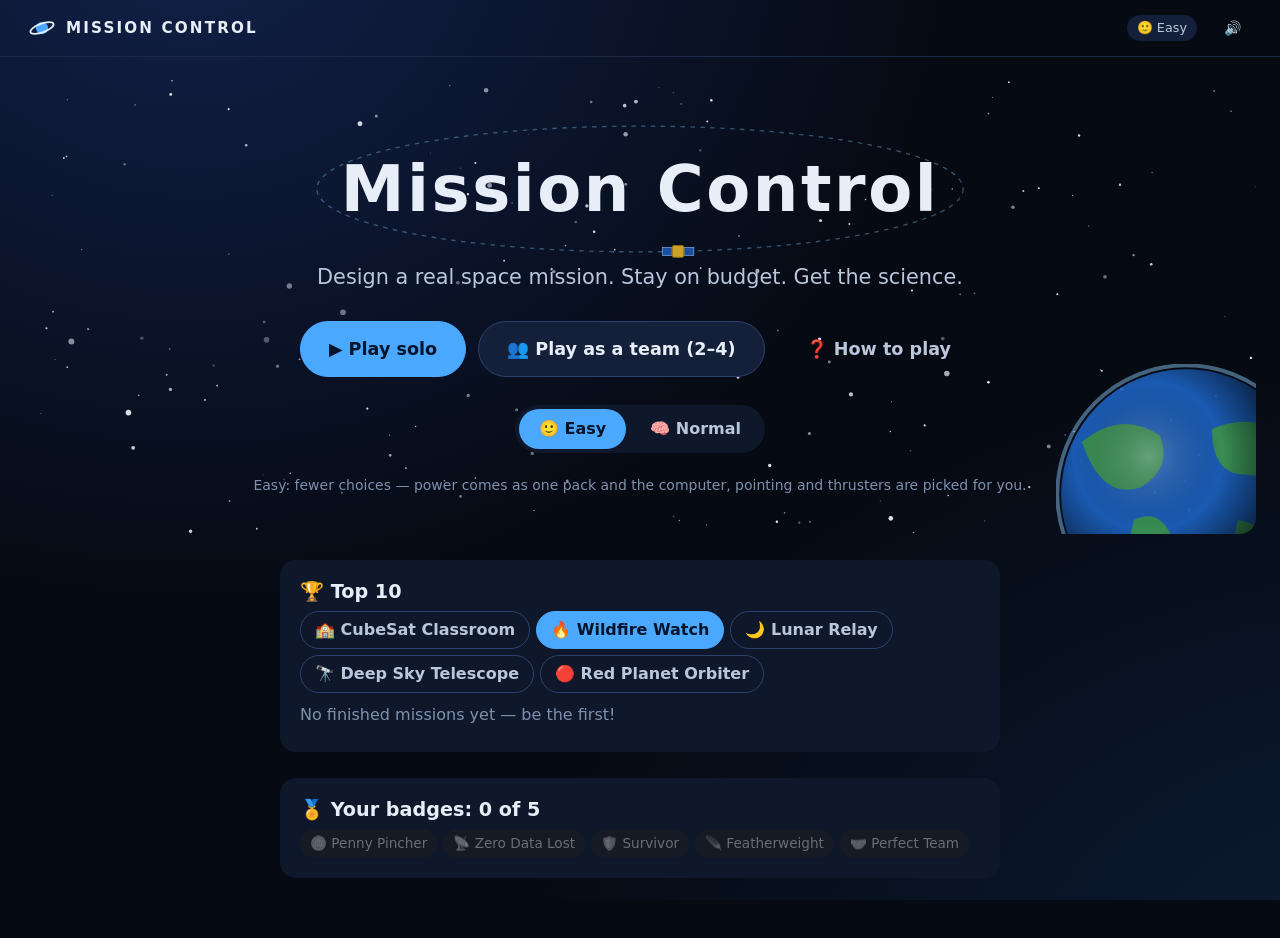
==== index.html @ 1d35eaa7 "Initial commit: Mission Control — space mission design game Co-Authored-By: Claude Opus 5.5 (1M cont" ====
<!doctype html>
<html lang="en">
<head>
  <meta charset="utf-8">
  <meta name="viewport" content="width=device-width, initial-scale=1">
  <title>Mission Control</title>
  <meta name="description" content="Design a real space mission. Stay on budget. Get the science.">
  <link rel="icon" href="data:image/svg+xml,%3Csvg xmlns='http://www.w3.org/2000/svg' viewBox='0 0 32 32'%3E%3Ccircle cx='16' cy='16' r='7' fill='%233fa9f5'/%3E%3Cellipse cx='16' cy='16' rx='14' ry='5' fill='none' stroke='%23e6edf7' stroke-width='2'/%3E%3C/svg%3E">
  <link rel="stylesheet" href="css/main.css">
  <link rel="stylesheet" href="css/components.css">
  <link rel="stylesheet" href="css/animations.css">
  <link rel="stylesheet" href="css/print.css">
  <!-- modulepreload:start (all JS modules — parallel fetch; keep in sync when adding modules) -->
  <link rel="modulepreload" href="js/data/bundles.js">
  <link rel="modulepreload" href="js/data/components.js">
  <link rel="modulepreload" href="js/data/events.js">
  <link rel="modulepreload" href="js/data/glossary.js">
  <link rel="modulepreload" href="js/data/groundStations.js">
  <link rel="modulepreload" href="js/data/instruments.js">
  <link rel="modulepreload" href="js/data/launchers.js">
  <link rel="modulepreload" href="js/data/orbits.js">
  <link rel="modulepreload" href="js/data/realMissions.js">
  <link rel="modulepreload" href="js/data/roles.js">
  <link rel="modulepreload" href="js/data/scenarios.js">
  <link rel="modulepreload" href="js/engine/achievements.js">
  <link rel="modulepreload" href="js/engine/advisor.js">
  <link rel="modulepreload" href="js/engine/attempt.js">
  <link rel="modulepreload" href="js/engine/costs.js">
  <link rel="modulepreload" href="js/engine/explain.js">
  <link rel="modulepreload" href="js/engine/goals.js">
  <link rel="modulepreload" href="js/engine/matching.js">
  <link rel="modulepreload" href="js/engine/objectives.js">
  <link rel="modulepreload" href="js/engine/outcome.js">
  <link rel="modulepreload" href="js/engine/resources.js">
  <link rel="modulepreload" href="js/engine/roleGoals.js">
  <link rel="modulepreload" href="js/engine/scoring.js">
  <link rel="modulepreload" href="js/engine/simulation.js">
  <link rel="modulepreload" href="js/engine/validation.js">
  <link rel="modulepreload" href="js/main.js">
  <link rel="modulepreload" href="js/state/actions.js">
  <link rel="modulepreload" href="js/state/initialState.js">
  <link rel="modulepreload" href="js/state/reducer.js">
  <link rel="modulepreload" href="js/state/store.js">
  <link rel="modulepreload" href="js/ui/animations/balanceScale.js">
  <link rel="modulepreload" href="js/ui/animations/cardFlip.js">
  <link rel="modulepreload" href="js/ui/animations/core.js">
  <link rel="modulepreload" href="js/ui/animations/countdown.js">
  <link rel="modulepreload" href="js/ui/animations/debris.js">
  <link rel="modulepreload" href="js/ui/animations/discovery.js">
  <link rel="modulepreload" href="js/ui/animations/endOfLife.js">
  <link rel="modulepreload" href="js/ui/animations/goConsole.js">
  <link rel="modulepreload" href="js/ui/animations/groundTrack.js">
  <link rel="modulepreload" href="js/ui/animations/hardwareFailure.js">
  <link rel="modulepreload" href="js/ui/animations/index.js">
  <link rel="modulepreload" href="js/ui/animations/instrumentView.js">
  <link rel="modulepreload" href="js/ui/animations/launchFailure.js">
  <link rel="modulepreload" href="js/ui/animations/launchSuccess.js">
  <link rel="modulepreload" href="js/ui/animations/missionLost.js">
  <link rel="modulepreload" href="js/ui/animations/missionPartial.js">
  <link rel="modulepreload" href="js/ui/animations/missionSuccess.js">
  <link rel="modulepreload" href="js/ui/animations/montage.js">
  <link rel="modulepreload" href="js/ui/animations/orbitView.js">
  <link rel="modulepreload" href="js/ui/animations/patch.js">
  <link rel="modulepreload" href="js/ui/animations/solarFlare.js">
  <link rel="modulepreload" href="js/ui/animations/tooHeavy.js">
  <link rel="modulepreload" href="js/ui/card.js">
  <link rel="modulepreload" href="js/ui/dom.js">
  <link rel="modulepreload" href="js/ui/gallery.js">
  <link rel="modulepreload" href="js/ui/goalStrip.js">
  <link rel="modulepreload" href="js/ui/router.js">
  <link rel="modulepreload" href="js/ui/satellite.js">
  <link rel="modulepreload" href="js/ui/screens/brains.js">
  <link rel="modulepreload" href="js/ui/screens/common.js">
  <link rel="modulepreload" href="js/ui/screens/comms.js">
  <link rel="modulepreload" href="js/ui/screens/finalCheck.js">
  <link rel="modulepreload" href="js/ui/screens/operations.js">
  <link rel="modulepreload" href="js/ui/screens/orbit.js">
  <link rel="modulepreload" href="js/ui/screens/pickMission.js">
  <link rel="modulepreload" href="js/ui/screens/power.js">
  <link rel="modulepreload" href="js/ui/screens/results.js">
  <link rel="modulepreload" href="js/ui/screens/rocket.js">
  <link rel="modulepreload" href="js/ui/screens/science.js">
  <link rel="modulepreload" href="js/ui/screens/size.js">
  <link rel="modulepreload" href="js/ui/screens/start.js">
  <link rel="modulepreload" href="js/ui/sidebar.js">
  <link rel="modulepreload" href="js/ui/sound.js">
  <link rel="modulepreload" href="js/ui/steps.js">
  <link rel="modulepreload" href="js/ui/storage.js">
  <link rel="modulepreload" href="js/ui/tooltip.js">
  <link rel="modulepreload" href="js/ui/view.js">
  <link rel="modulepreload" href="js/utils/format.js">
  <link rel="modulepreload" href="js/utils/random.js">
  <link rel="modulepreload" href="js/utils/share.js">
  <!-- modulepreload:end -->
</head>
<body data-screen="start">
  <header class="topbar">
    <button class="brand" type="button" id="brand" aria-label="Back to the start screen">
      <svg viewBox="0 0 32 32" width="28" height="28" aria-hidden="true">
        <circle cx="16" cy="16" r="7" fill="var(--accent)"/>
        <ellipse cx="16" cy="16" rx="14" ry="5" fill="none" stroke="var(--text)" stroke-width="2" transform="rotate(-20 16 16)"/>
      </svg>
      <span class="brand-name">Mission Control</span>
    </button>
    <div id="header-actions" class="header-actions"></div>
  </header>

  <section id="goal-strip" class="goal-strip" aria-label="Mission goal"></section>
  <nav id="step-list" class="step-list" aria-label="Steps"></nav>

  <div class="layout">
    <main id="screen" class="main"></main>
    <aside id="sidebar" class="sidebar" aria-label="Your satellite and gauges"></aside>
  </div>

  <noscript>This game needs JavaScript. Serve the folder with <code>python3 -m http.server</code>.</noscript>
  <script type="module" src="js/main.js"></script>
</body>
</html>
---- css/main.css ----
/* Variables, base typography, page layout and theme.
   Colour has meaning only: green OK, amber tight, red over; one accent (blue) for selection. */

:root {
  color-scheme: dark;
  --bg: #060a13;
  --bg-2: #0b1220;
  --panel: #0f182a;
  --panel-2: #142039;
  --line: #1c2a45;
  --line-strong: #2b4170;
  --text: #e8eef8;
  --text-2: #b9c6dc;
  --muted: #7f90ad;
  --accent: #4aa8ff;
  --accent-2: #8fd0ff;
  --accent-bg: #10264a;
  --ok: #3ddc84;
  --caution: #f5b83f;
  --danger: #ff5c5c;
  --focus: #ffd166;

  --radius: 16px;
  --radius-sm: 10px;
  --gap: 20px;
  --sidebar: 340px;
  --font: system-ui, -apple-system, "Segoe UI", Roboto, "Helvetica Neue", Arial, sans-serif;
  --mono: ui-monospace, SFMono-Regular, Menlo, Consolas, monospace; /* debug pages only */
}

* { box-sizing: border-box; }
html { font-size: 16px; }
@media (min-width: 1700px) { html { font-size: 17px; } } /* projector-friendly */

body {
  margin: 0;
  background:
    radial-gradient(ellipse at 15% -10%, #11214a 0%, transparent 50%),
    radial-gradient(ellipse at 110% 110%, #0c1d36 0%, transparent 45%),
    var(--bg);
  background-attachment: fixed;
  color: var(--text);
  font-family: var(--font);
  font-size: 1rem;
  line-height: 1.5;
  min-height: 100vh;
}

h1, h2, h3 { margin: 0 0 .5rem; line-height: 1.2; }
h1 { font-size: clamp(1.6rem, 2.4vw, 2rem); font-weight: 750; }   /* question: 28–32px */
h2 { font-size: 1.2rem; font-weight: 700; }
p { margin: .35rem 0; }
a { color: var(--accent-2); }

.muted { color: var(--muted); }
.small { font-size: .875rem; }
.ok-text { color: var(--ok); }
.error-text { color: var(--danger); }

:focus-visible { outline: 3px solid var(--focus); outline-offset: 2px; border-radius: 6px; }

/* ── Top bar ─────────────────────────────────────────────── */
.topbar {
  display: flex; align-items: center; justify-content: space-between; gap: var(--gap);
  padding: 10px 24px;
  border-bottom: 1px solid var(--line);
}
.brand { display: flex; align-items: center; gap: 10px; background: none; border: 0; color: var(--text); cursor: pointer; font: inherit; padding: 4px; }
.brand-name { font-weight: 800; letter-spacing: .14em; text-transform: uppercase; font-size: .95rem; }
.header-actions { display: flex; align-items: center; gap: 12px; }

/* ── Goal strip + step list ──────────────────────────────── */
.goal-strip, .step-list { max-width: 1440px; margin: 0 auto; padding: 0 24px; }
.goal-strip { padding-top: 16px; }
body.no-chrome .goal-strip, body.no-chrome .step-list { display: none; }

/* ── Layout ──────────────────────────────────────────────── */
.layout {
  display: grid;
  grid-template-columns: minmax(0, 1fr) var(--sidebar);
  gap: calc(var(--gap) * 1.5);
  padding: var(--gap) 24px 60px;
  max-width: 1440px;
  margin: 0 auto;
}
.main { min-width: 0; }
.sidebar { position: sticky; top: 16px; align-self: start; display: flex; flex-direction: column; gap: 14px; }
body.no-sidebar .layout { grid-template-columns: minmax(0, 1fr); }
body.no-sidebar .sidebar { display: none; }

@media (max-width: 1000px) {
  .layout { grid-template-columns: minmax(0, 1fr); padding: 12px 16px 60px; }
  .sidebar { position: static; order: -1; }
  .goal-strip, .step-list { padding: 0 16px; }
  .topbar { padding: 10px 16px; }
}

.screen { display: flex; flex-direction: column; gap: 18px; }
---- css/components.css ----
/* Components: buttons, choice cards, meters, goal strip, steps, sidebar gauges, advisor,
   satellite SVG, popovers, modals, final check, operations/results. */

/* ── Buttons & inputs ────────────────────────────────────── */
.btn {
  font: inherit; font-weight: 600; color: var(--text);
  background: var(--panel-2); border: 1px solid var(--line-strong); border-radius: 999px;
  padding: 9px 18px; cursor: pointer; transition: background .15s, border-color .15s, transform .1s;
}
.btn:hover:not(:disabled) { background: #1b2b4c; border-color: var(--accent); }
.btn:active:not(:disabled) { transform: translateY(1px); }
.btn:disabled { opacity: .4; cursor: not-allowed; }
.btn-primary { background: var(--accent); border-color: var(--accent); color: #04142a; }
.btn-primary:hover:not(:disabled) { background: var(--accent-2); }
.btn-ghost { background: transparent; border-color: transparent; color: var(--text-2); }
.btn-ghost:hover:not(:disabled) { background: var(--panel-2); }
.btn-big { font-size: 1.1rem; padding: 14px 28px; }
.btn-small { font-size: .875rem; padding: 6px 14px; }
.btn-active { border-color: var(--accent); background: var(--accent-bg); }
.btn-go { background: var(--ok); color: #03140a; border-color: var(--ok); }
.btn-nogo { background: var(--danger); color: #1a0303; border-color: var(--danger); }
.btn-launch {
  font: inherit; font-size: 1.6rem; font-weight: 800; letter-spacing: .06em;
  padding: 18px 56px; border-radius: 999px; border: 0; cursor: pointer;
  color: #1b0d00; background: linear-gradient(180deg, #ffd166, #ff9f43);
  box-shadow: 0 8px 30px rgba(255, 159, 67, .35);
}
.btn-launch:disabled { filter: grayscale(1); opacity: .45; cursor: not-allowed; box-shadow: none; }
.button-row { display: flex; gap: 10px; flex-wrap: wrap; align-items: center; }
.pill { font-size: .8rem; padding: 3px 10px; border-radius: 999px; background: var(--panel-2); color: var(--text-2); }

.input {
  font: inherit; color: var(--text); background: var(--bg-2);
  border: 1px solid var(--line-strong); border-radius: var(--radius-sm); padding: 9px 12px;
}

.segmented { display: inline-flex; background: var(--panel); border-radius: 999px; padding: 4px; gap: 4px; }
.seg { position: relative; cursor: pointer; }
.seg input { position: absolute; opacity: 0; inset: 0; cursor: pointer; }
.seg span { display: block; padding: 8px 20px; border-radius: 999px; color: var(--text-2); font-weight: 600; }
.seg.active span { background: var(--accent); color: #04142a; }
.seg input:focus-visible + span { outline: 3px solid var(--focus); }

.panel { background: var(--panel); border-radius: var(--radius); padding: 20px; }

/* ── Question header ─────────────────────────────────────── */
.question-phase { color: var(--muted); font-size: .85rem; text-transform: uppercase; letter-spacing: .08em; margin-bottom: 4px; }
.owner-badge { display: inline-block; margin-top: 6px; padding: 6px 14px; border-radius: 999px; background: #2a2410; color: var(--focus); font-size: .95rem; }
.step-hint { color: var(--text-2); margin: 0; max-width: 70ch; }
.subq { display: flex; align-items: baseline; gap: 12px; flex-wrap: wrap; margin-top: 8px; }
.subq h2 { margin: 0; font-size: 1.3rem; }
.subq-real { color: var(--muted); font-size: .85rem; }

/* ── Choice cards ────────────────────────────────────────── */
.choices { display: grid; grid-template-columns: repeat(auto-fill, minmax(250px, 1fr)); gap: 16px; }
.choices-wide { grid-template-columns: repeat(auto-fill, minmax(280px, 1fr)); }
.choice {
  position: relative; display: flex; flex-direction: column; gap: 10px;
  background: var(--panel); border: 2px solid transparent; border-radius: var(--radius);
  padding: 18px; cursor: pointer;
  transition: border-color .15s, transform .15s, background .15s, box-shadow .15s;
}
.choice:hover { background: #13203a; transform: perspective(800px) rotateX(var(--ty, 0deg)) rotateY(var(--tx, 0deg)) translateY(-2px); }
.choice.selected { border-color: var(--accent); background: var(--accent-bg); box-shadow: 0 0 0 4px rgba(74, 168, 255, .12); }
.choice.disabled { cursor: not-allowed; opacity: .5; transform: none; background: var(--panel); }
.choice.warn { border-color: rgba(255, 92, 92, .6); }
.choice-art { margin: -4px -4px 0; }
.choice-art svg { width: 100%; height: auto; max-height: 130px; display: block; }
.choice-head { display: flex; align-items: flex-start; gap: 12px; }
.choice-icon { font-size: 2rem; line-height: 1; }
.choice-titles { flex: 1; min-width: 0; }
.choice-title { font-size: 1.25rem; font-weight: 700; line-height: 1.25; }
.choice-real { color: var(--muted); font-size: .8rem; margin-top: 2px; }
.choice-check { width: 28px; height: 28px; border-radius: 50%; background: var(--accent); color: #04142a; display: grid; place-items: center; font-weight: 800; flex: none; }
.choice-one { margin: 0; color: var(--text-2); font-size: 1rem; }
.choice-foot { display: flex; justify-content: space-between; align-items: flex-start; gap: 8px; margin-top: auto; }
.choice-details summary { cursor: pointer; color: var(--muted); font-size: .85rem; list-style: none; }
.choice-details summary::before { content: "▸ "; }
.choice-details[open] summary::before { content: "▾ "; }
.choice-details dl { margin: 6px 0 0; font-size: .85rem; display: grid; gap: 2px; }
.choice-details dl div { display: flex; justify-content: space-between; gap: 12px; }
.choice-details dt { color: var(--muted); }
.choice-details dd { margin: 0; text-align: right; }
.delta { font-size: .8rem; color: var(--accent-2); opacity: 0; transition: opacity .15s; min-height: 1.2em; }
.choice:hover .delta, .choice:focus-within .delta, .choice:focus .delta { opacity: 1; }

.meters { display: flex; flex-direction: column; gap: 3px; }
.meter { display: flex; justify-content: space-between; align-items: center; font-size: .9rem; }
.meter-label { color: var(--text-2); }
.meter-dots { letter-spacing: 2px; font-size: .95rem; }
.meter-dots .off { opacity: .2; filter: grayscale(1); }

.badges { display: flex; gap: 6px; flex-wrap: wrap; }
.badge { font-size: .75rem; font-weight: 700; padding: 3px 10px; border-radius: 999px; background: var(--panel-2); color: var(--text-2); }
.badge-neededforyourgoal, .badge-recommended, .badge-starthere, .badge-suitsyourorbit { background: #0f2e1f; color: var(--ok); }
.badge-advanced, .badge-deepspace { background: #24173a; color: #d7a6ff; }
.badge-toosmall, .badge-cantreach { background: #2c0f13; color: var(--danger); }
.badge-cubesat { background: #0f2633; color: var(--accent-2); }

.mini-options { display: flex; gap: 6px; }
.mini { font: inherit; font-weight: 700; padding: 6px 14px; border-radius: 999px; border: 1px solid var(--line-strong); background: transparent; color: var(--text-2); cursor: pointer; }
.mini.active { background: var(--accent); color: #04142a; border-color: var(--accent); }
.mission-meta { display: flex; justify-content: space-between; color: var(--text-2); }
.stars { color: var(--focus); letter-spacing: 2px; }
.group { display: flex; flex-direction: column; gap: 12px; }
.group-title { font-size: 1rem; color: var(--muted); font-weight: 600; cursor: default; }
details.group > summary { cursor: pointer; }

.brief { display: flex; gap: 16px; align-items: flex-start; background: var(--panel); border-radius: var(--radius); padding: 20px; }
.brief-icon { font-size: 2.5rem; }
.brief-text { font-size: 1.1rem; margin-top: 0; }

.weigh-in { display: flex; gap: 16px; align-items: center; background: var(--panel); border-radius: var(--radius); padding: 16px 20px; }
.weigh-icon { font-size: 2rem; }
.weigh-big { font-size: 1.3rem; font-weight: 700; }

/* ── Goal strip ──────────────────────────────────────────── */
.goal-strip > * { margin: 0; }
.goal-strip { display: flex; align-items: center; justify-content: space-between; gap: 16px; flex-wrap: wrap; }
.goal-main { display: flex; align-items: center; gap: 14px; }
.goal-icon { font-size: 2.2rem; }
.goal-label { color: var(--muted); font-size: .8rem; text-transform: uppercase; letter-spacing: .08em; }
.goal-text { font-size: 1.15rem; font-weight: 650; }
.goal-empty { color: var(--muted); padding: 6px 0; }
.goal-chips { list-style: none; display: flex; flex-wrap: wrap; gap: 8px; padding: 0; margin: 0; }
.chip { padding: 6px 14px; border-radius: 999px; background: var(--panel); font-weight: 600; font-size: .95rem; cursor: help; }
.chip-ok { background: #0f2e1f; color: var(--ok); }
.chip-bad { background: #2c0f13; color: var(--danger); }
.chip-todo { color: var(--text-2); }
.chip.pop { animation: pop .45s ease-out; }
@keyframes pop { 0% { transform: scale(1); } 40% { transform: scale(1.18); } 100% { transform: scale(1); } }

/* ── Step list ───────────────────────────────────────────── */
.steps { list-style: none; display: flex; flex-wrap: wrap; gap: 4px; padding: 14px 0 0; margin: 0; }
.step button {
  font: inherit; font-size: .9rem; color: var(--muted); background: transparent; border: 0;
  padding: 6px 12px; border-radius: 999px; cursor: pointer;
}
.step button:hover:not(:disabled) { background: var(--panel); color: var(--text); }
.step button:disabled { opacity: .35; cursor: not-allowed; }
.step.done button { color: var(--text-2); }
.step.done .step-mark { color: var(--ok); }
.step.current button { background: var(--accent); color: #04142a; font-weight: 700; }

.nav-bar { display: flex; justify-content: space-between; align-items: center; gap: 12px; margin-top: 28px; }

/* ── Sidebar: satellite, advisor, gauges, details ────────── */
.sat-frame { background: radial-gradient(circle at 50% 40%, #13254a 0%, var(--panel) 70%); border-radius: var(--radius); padding: 8px 8px 10px; text-align: center; }
.sat-caption { color: var(--muted); font-size: .8rem; }
.satellite { width: 100%; height: auto; max-height: 220px; display: block; }
.sat-body { fill: #c9a227; stroke: #8a6d12; stroke-width: 1; }
.sat-foil { fill: none; stroke: #e8c766; stroke-width: .6; stroke-dasharray: 3 2; }
.sat-unit { stroke: #8a6d12; stroke-width: 1; }
.sat-ghost { fill: none; stroke: var(--line-strong); stroke-width: 2; stroke-dasharray: 5 4; }
.sat-ghost-text { fill: var(--muted); font-size: 24px; font-family: var(--font); }
.sat-cells { fill: #1d4fa0; stroke: #8fc1ff; stroke-width: .8; }
.sat-cells-line { stroke: #6fa4e8; stroke-width: .5; }
.sat-boom { stroke: #9aa7bd; stroke-width: 1.5; }
.sat-box { fill: #8d98ab; stroke: #c3cbd8; stroke-width: .6; }
.sat-rtg { fill: #555e6e; stroke: #9aa7bd; }
.sat-fin { stroke: #9aa7bd; stroke-width: 1.5; }
.sat-dish { fill: #dfe6f0; stroke: #9aa7bd; stroke-width: 1; }
.sat-feed { stroke: #9aa7bd; stroke-width: 1; }
.sat-patch { fill: #dfe6f0; }
.sat-nozzle { fill: #6b7385; stroke: #aab3c2; stroke-width: .6; }
.sat-lens { fill: #0a1830; stroke: #8fd0ff; stroke-width: 1; }
.sat-lens-hot { fill: #3a0a0a; stroke: #ff7b54; stroke-width: 1.2; }
.sat-tube { fill: #d7dde7; stroke: #8d98ab; }
.sat-uv { fill: #b18cff; }
.sat-mirror { fill: #e8c766; stroke: #fff2bf; }
.sat-shield { fill: #b08bd9; opacity: .8; }
.sat-radar { fill: #2d3646; stroke: #8d98ab; }
.sat-rainbow { fill: #ff7bd5; }
.sat-gamma { fill: #f5d33f; }
.satellite .snap { animation: snap .7s ease-out; transform-box: fill-box; transform-origin: center; }
@keyframes snap {
  0% { opacity: 0; transform: scale(.6); filter: drop-shadow(0 0 0 #8fd0ff); }
  50% { opacity: 1; transform: scale(1.06); filter: drop-shadow(0 0 8px #8fd0ff); }
  100% { transform: scale(1); filter: drop-shadow(0 0 0 transparent); }
}

.advisor { display: flex; gap: 12px; padding: 14px 16px; border-radius: var(--radius); background: var(--panel); border-left: 5px solid var(--ok); }
.advisor-tight { border-left-color: var(--caution); }
.advisor-bad { border-left-color: var(--danger); background: #1d0f16; }
.advisor-avatar { font-size: 2rem; line-height: 1; }
.advisor-name { font-size: .75rem; text-transform: uppercase; letter-spacing: .08em; color: var(--muted); }
.advisor-text { margin: 2px 0 8px; font-size: 1rem; }
.advisor.slide { animation: slidein .35s ease-out; }
@keyframes slidein { from { opacity: 0; transform: translateX(16px); } to { opacity: 1; transform: none; } }

.gauges { display: flex; flex-direction: column; gap: 12px; background: var(--panel); border-radius: var(--radius); padding: 16px; }
.gauge-head { display: flex; justify-content: space-between; font-weight: 650; }
.gauge-word { font-size: .85rem; padding: 1px 10px; border-radius: 999px; background: var(--panel-2); color: var(--muted); }
.gauge-ok .gauge-word { background: #0f2e1f; color: var(--ok); }
.gauge-caution .gauge-word { background: #2a2210; color: var(--caution); }
.gauge-over .gauge-word, .gauge-blocked .gauge-word { background: #2c0f13; color: var(--danger); }
.gauge-bar { height: 12px; border-radius: 999px; background: var(--bg-2); overflow: hidden; margin: 6px 0 4px; }
.gauge-fill { height: 100%; width: 0; border-radius: 999px; background: #33476e; transition: width .5s cubic-bezier(.2,.8,.2,1), background .3s; }
.gauge-ok .gauge-fill { background: var(--ok); }
.gauge-caution .gauge-fill { background: var(--caution); }
.gauge-over .gauge-fill, .gauge-blocked .gauge-fill { background: var(--danger); width: 100% !important; }
.gauge-text { color: var(--muted); font-size: .85rem; }
.gauge.shake { animation: shake .5s; }
@keyframes shake { 0%, 100% { transform: none; } 20% { transform: translateX(-6px); } 40% { transform: translateX(6px); } 60% { transform: translateX(-4px); } 80% { transform: translateX(3px); } }

.drawer { background: var(--panel); border-radius: var(--radius); padding: 12px 16px; }
.drawer summary { cursor: pointer; font-weight: 650; color: var(--text-2); }
.details-list { display: grid; grid-template-columns: auto 1fr; gap: 6px 12px; margin: 10px 0 0; font-size: .9rem; }
.details-list dt { color: var(--muted); }
.details-list dd { margin: 0; text-align: right; }
.st-ok { color: var(--ok); } .st-caution { color: var(--caution); } .st-over, .st-blocked { color: var(--danger); }

/* ── Why buttons, glossary terms, popover ────────────────── */
.why-btn {
  font: inherit; font-size: .8rem; font-weight: 600; color: var(--accent-2);
  background: transparent; border: 1px solid #23456f; border-radius: 999px; padding: 3px 12px; cursor: pointer; white-space: nowrap;
}
.why-btn:hover { background: #12294a; }
.term { font: inherit; color: inherit; background: none; border: none; padding: 0; cursor: help; text-decoration: underline dotted var(--accent-2); text-underline-offset: 3px; }
.popover { position: absolute; z-index: 100; background: #0b1424; border: 1px solid var(--accent); border-radius: var(--radius-sm); padding: 12px 14px; box-shadow: 0 10px 30px rgba(0,0,0,.6); font-size: .95rem; }
.popover-title { font-weight: 700; color: var(--accent-2); margin-bottom: 4px; }
.popover p { margin: 4px 0; color: var(--text-2); }

/* ── Start screen & modal ────────────────────────────────── */
.hero { position: relative; overflow: hidden; isolation: isolate; text-align: center; padding: 56px 16px 32px; display: flex; flex-direction: column; align-items: center; gap: 16px; border-radius: var(--radius); --mx: 0; --my: 0; }
.hero > *:not(.hero-sky):not(.hero-earth) { position: relative; z-index: 1; }
.hero-sky { position: absolute; inset: -20px; z-index: 0; }
.sky-layer { position: absolute; inset: 0; width: 100%; height: 100%; fill: #e8eef8; transition: transform .2s ease-out; }
.sky-layer.far { transform: translate(calc(var(--mx) * -8px), calc(var(--my) * -8px)); }
.sky-layer.mid { transform: translate(calc(var(--mx) * -18px), calc(var(--my) * -18px)); }
.sky-layer.near { transform: translate(calc(var(--mx) * -34px), calc(var(--my) * -34px)); }
.hero-earth { position: absolute; z-index: 0; width: 260px; height: 260px; right: -60px; bottom: -90px; opacity: .9; transform: translate(calc(var(--mx) * -12px), calc(var(--my) * -12px)); }
.he-ocean { fill: #1d63c2; }
.he-land { fill: #3f9a5a; animation: spin-land 24s linear infinite; }
@keyframes spin-land { from { transform: translateX(0); } to { transform: translateX(-200px); } }
.he-atmo { fill: none; stroke: #8fd0ff; stroke-width: 3; opacity: .5; }
.hero-title-wrap { position: relative; padding: 18px 0; }
.hero-orbit { position: absolute; left: 50%; top: 50%; width: min(860px, 120%); transform: translate(-50%, -50%); pointer-events: none; overflow: visible; }
.ho-ring { fill: none; stroke: rgba(143, 208, 255, .35); stroke-width: 1.5; stroke-dasharray: 5 6; }
.hero-title { font-size: clamp(2.4rem, 6vw, 4rem); letter-spacing: .04em; margin: 0; }
.hero-tagline { font-size: 1.3rem; color: var(--text-2); margin: 0; }
.hero-buttons { display: flex; gap: 12px; flex-wrap: wrap; justify-content: center; margin: 12px 0; }
.team-panel { max-width: 720px; margin: 0 auto; background: var(--panel); border-radius: var(--radius); padding: 24px; display: flex; flex-direction: column; gap: 12px; align-items: flex-start; }
.player-list { display: flex; flex-direction: column; gap: 8px; width: 100%; }
.player-row { display: grid; grid-template-columns: 1fr 1fr 44px; gap: 8px; }
.role-hints { margin: 4px 0; padding-left: 20px; color: var(--text-2); font-size: .9rem; }
.modal-backdrop { position: fixed; inset: 0; background: rgba(2, 5, 12, .75); display: grid; place-items: center; z-index: 50; padding: 16px; }
.modal { background: var(--panel); border-radius: var(--radius); padding: 28px; max-width: 480px; width: 100%; text-align: center; display: flex; flex-direction: column; gap: 10px; align-items: center; }
.modal-icon { font-size: 3rem; }
.modal-text { font-size: 1.1rem; color: var(--text-2); }
.slide-dots { display: flex; gap: 6px; }
.slide-dots span { width: 8px; height: 8px; border-radius: 50%; background: var(--line-strong); }
.slide-dots span.on { background: var(--accent); }

/* ── Final check ─────────────────────────────────────────── */
.final-grid { display: grid; grid-template-columns: repeat(auto-fit, minmax(300px, 1fr)); gap: 18px; }
.final-sat .satellite { max-height: 260px; }
.goal-list { list-style: none; padding: 0; margin: 12px 0 0; display: flex; flex-direction: column; gap: 6px; }
.goal-ok { color: var(--ok); } .goal-bad { color: var(--danger); } .goal-todo { color: var(--text-2); }
.report { list-style: none; padding: 0; margin: 0; display: flex; flex-direction: column; gap: 10px; }
.report li { display: grid; grid-template-columns: 24px 1fr; gap: 4px 10px; align-items: start; }
.report li .btn { grid-column: 2; justify-self: start; }
.report-bad .report-text { color: #ffb3b3; }
.report-tight .report-text { color: #ffe0a3; }
.report-ok { color: var(--ok); }
.kit-toggle { margin-top: 16px; padding-top: 14px; border-top: 1px solid var(--line); display: flex; flex-direction: column; gap: 8px; align-items: flex-start; }
.votes { display: grid; grid-template-columns: repeat(auto-fill, minmax(180px, 1fr)); gap: 12px; }
.vote { background: var(--panel-2); border-radius: var(--radius-sm); padding: 12px; display: flex; flex-direction: column; gap: 6px; }
.vote-go { box-shadow: inset 4px 0 0 var(--ok); } .vote-nogo { box-shadow: inset 4px 0 0 var(--danger); }
.vote-who { font-weight: 700; }
.launch-box { display: flex; flex-direction: column; align-items: center; gap: 10px; padding: 16px 0; text-align: center; }

/* ── Rocket art ──────────────────────────────────────────── */
.rocket-art .rk-body { fill: #e6ebf3; stroke: #9aa7bd; }
.rocket-art .rk-nose { fill: #ff7b54; }
.rocket-art .rk-stripe { fill: var(--accent); }
.rocket-art .rk-fin { fill: #ff7b54; }
.rocket-art .rk-booster { fill: #c9d1de; stroke: #9aa7bd; }
.rocket-art .rk-ground { stroke: var(--line-strong); stroke-width: 2; }
.rocket-art.wobble { animation: wobble 1s ease-in-out infinite; transform-origin: 50% 100%; }
@keyframes wobble { 0%, 100% { transform: rotate(0); } 25% { transform: rotate(-2.5deg); } 75% { transform: rotate(2.5deg); } }

/* ── Orbit diagrams ──────────────────────────────────────── */
.orbit-detail { display: grid; grid-template-columns: minmax(200px, 320px) 1fr; gap: 16px; align-items: center; }
@media (max-width: 700px) { .orbit-detail { grid-template-columns: 1fr; } }
.orbit-diagram { width: 100%; height: auto; background: #050913; border-radius: var(--radius-sm); }
.svg-earth { fill: #2a7de1; stroke: #7cc0ff; stroke-width: 1; }
.svg-mars { fill: #c1502e; stroke: #f08a5d; stroke-width: 1; }
.svg-moon { fill: #9aa3b2; stroke: #d0d6e0; stroke-width: 1; }
.svg-sun { fill: #ffcf4a; }
.svg-orbit { fill: none; stroke: var(--accent-2); stroke-width: 1.3; stroke-dasharray: 4 3; }
.svg-orbit.faint { stroke: #24395c; }
.svg-transfer { stroke: var(--muted); stroke-dasharray: 2 4; }
.svg-shadow { fill: rgba(0, 0, 0, .55); }
.svg-sunray { stroke: #ffcf4a; stroke-width: 1.5; }
.svg-sat { fill: var(--focus); }
.svg-label { fill: var(--muted); font-size: 9px; font-family: var(--font); }

/* ── Operations & results (until Phase 2/3 replace them) ── */
.bar { position: relative; height: 10px; background: var(--bg-2); border-radius: 999px; overflow: hidden; }
.bar-fill { height: 100%; background: var(--ok); border-radius: 999px; }
.ops-bar { margin: 6px 0 10px; }
.timeline { margin: 0; padding-left: 20px; display: flex; flex-direction: column; gap: 8px; }
.timeline li.log-failure::marker { color: var(--danger); }
.event-card { border: 2px solid var(--caution); background: #1e1a10; }
.event-when { font-size: .85rem; color: var(--caution); text-transform: uppercase; letter-spacing: .08em; }
.btn-choice { border-color: var(--caution); }
.lead { font-size: 1.1rem; color: var(--text-2); }
.card-grid { display: grid; grid-template-columns: repeat(auto-fill, minmax(260px, 1fr)); gap: 14px; }
.card { background: var(--panel-2); border-radius: var(--radius-sm); padding: 14px; display: flex; flex-direction: column; gap: 6px; }
.card-head { display: flex; justify-content: space-between; gap: 8px; }
.card-title { font-weight: 700; }
.card-subtitle { color: var(--muted); font-size: .85rem; }
.card-desc { color: var(--text-2); margin: 0; }
.tag { font-size: .8rem; padding: 2px 8px; border-radius: 999px; margin-left: 4px; background: var(--panel); }
.tag-ok { color: var(--ok); } .tag-plain { color: var(--muted); }
.summary-table { width: 100%; border-collapse: collapse; }
.summary-table th, .summary-table td { text-align: left; padding: 6px 8px; border-bottom: 1px solid var(--line); vertical-align: top; }
.summary-table th { color: var(--muted); font-weight: 500; }
.score-hero { display: flex; align-items: center; gap: 20px; }
.score-total { font-size: 3rem; font-weight: 800; }

@media (prefers-reduced-motion: reduce) {
  *, *::before, *::after { animation-duration: .001ms !important; animation-iteration-count: 1 !important; transition-duration: .001ms !important; }
}

/* ── Results (Phase 3) ───────────────────────────────────── */
.results-hero { display: grid; grid-template-columns: 150px auto 1fr; gap: 20px; align-items: center; background: var(--panel); border-radius: var(--radius); padding: 20px; }
.results-patch { width: 150px; height: 150px; }
.results-grade { font-size: 5rem; font-weight: 900; line-height: 1; width: 120px; height: 120px; display: grid; place-items: center; border-radius: 24px; border: 6px solid var(--ok); color: var(--ok); transform: rotate(-6deg); }
.outcome-partial .results-grade { border-color: var(--caution); color: var(--caution); }
.outcome-lost .results-grade, .outcome-launch_failure .results-grade, .outcome-too_heavy .results-grade, .outcome-wrong_orbit .results-grade { border-color: var(--danger); color: var(--danger); }
.results-title { font-size: 1.6rem; font-weight: 800; }
.results-total { color: var(--text-2); font-weight: 650; }
.results-caption { font-size: 1.1rem; margin: 6px 0 0; }
@media (max-width: 760px) { .results-hero { grid-template-columns: 1fr; justify-items: center; text-align: center; } }
.score-bars { display: flex; flex-direction: column; gap: 14px; }
.score-bar-head { display: flex; justify-content: space-between; }
.fill-ok { background: var(--ok) !important; } .fill-tight { background: var(--caution) !important; } .fill-bad { background: var(--danger) !important; }
.results-grid { display: grid; grid-template-columns: repeat(auto-fit, minmax(300px, 1fr)); gap: 18px; }
.insights { margin: 0; padding-left: 20px; display: flex; flex-direction: column; gap: 8px; }
.insights.good li::marker { color: var(--ok); } .insights.bad li::marker { color: var(--danger); }
.tips ol { margin: 0; padding-left: 22px; display: flex; flex-direction: column; gap: 6px; font-size: 1.05rem; }
.checklist { list-style: none; padding: 0; margin: 0; display: flex; flex-direction: column; gap: 10px; }
.checklist li.ok strong { color: var(--ok); } .checklist li.bad strong { color: #ff9b9b; }
.event-log { margin: 0; padding-left: 22px; display: flex; flex-direction: column; gap: 10px; }
.gallery { display: grid; grid-template-columns: repeat(auto-fill, minmax(150px, 1fr)); gap: 10px; }
.gallery figure { margin: 0; } .gallery svg, .gallery canvas, .gallery img { width: 100%; height: auto; border-radius: var(--radius-sm); display: block; }
.compare td, .compare th { white-space: nowrap; }
.results-actions { display: flex; flex-wrap: wrap; gap: 10px; align-items: center; }
.share-box { flex-basis: 100%; display: flex; flex-direction: column; gap: 4px; }
.share-box .input { width: 100%; }
.print-only { display: none; }

/* ── Leaderboard + votes ─────────────────────────────────── */
.leaderboard { max-width: 720px; margin: 8px auto 0; width: 100%; background: var(--panel); border-radius: var(--radius); padding: 20px; }
.board-tabs { display: flex; flex-wrap: wrap; gap: 6px; margin-bottom: 10px; }
.board-grade { font-weight: 800; }
.vote-reason { color: #ffb3b3; font-style: italic; font-size: .9rem; }
.reason-picker { display: flex; flex-direction: column; gap: 4px; align-items: flex-start; }

/* ── Badges ──────────────────────────────────────────────── */
.badge-grid { display: grid; grid-template-columns: repeat(auto-fill, minmax(170px, 1fr)); gap: 10px; }
.badge-card { background: var(--panel-2); border-radius: var(--radius-sm); padding: 12px; text-align: center; display: flex; flex-direction: column; gap: 4px; }
.badge-card.locked { opacity: .45; filter: grayscale(1); }
.badge-card.new { box-shadow: 0 0 0 2px var(--focus), 0 0 20px rgba(255, 209, 102, .35); animation: pop .6s ease-out; }
.badge-icon { font-size: 2rem; }
.badge-name { font-weight: 800; }
.badge-new { color: var(--focus); }
.badge-row { display: flex; flex-wrap: wrap; gap: 6px; }
.badge-pill { padding: 4px 10px; border-radius: 999px; background: var(--panel-2); font-size: .85rem; }
.badge-pill.locked { opacity: .4; filter: grayscale(1); }
.badge-pill.earned { color: var(--focus); }

/* ── Exploded view (Phase 4 P3 #15) ──────────────────────── */
.satellite .part { transition: transform .6s cubic-bezier(.2, .8, .2, 1); transform-box: view-box; }
.satellite.exploded.go .part { transform: translate(var(--dx), var(--dy)); }
.satellite .part-label { opacity: 0; transition: opacity .4s .35s; pointer-events: none; }
.satellite.exploded.go .part-label { opacity: 1; }
.part-label-main { font: 700 8px var(--font); fill: var(--text); }
.part-leader { stroke: var(--muted); stroke-width: .6; stroke-dasharray: 2 1.5; }
.part-label-real { font: 500 6px var(--font); fill: var(--muted); }
.final-sat { display: flex; flex-direction: column; align-items: center; gap: 8px; }
.final-sat .satellite.exploded { max-height: 340px; }

/* ── Step "warp" transition (Phase 4 P3 #14) ─────────────── */
.screen.warp { animation: warp .38s cubic-bezier(.2, .8, .2, 1); }
/* No opacity: content stays visible even if animations can't run. */
@keyframes warp { from { transform: scale(.985) translateY(10px); filter: blur(3px); } to { transform: none; filter: none; } }
---- css/animations.css ----
/* Animation scenes (js/ui/animations/*). SVG + CSS + requestAnimationFrame.
   Reduced motion is handled in JS (final frame + caption) and by the global rule in components.css. */

.anim-stage {
  position: relative; width: 100%; aspect-ratio: 16 / 9; overflow: hidden;
  background: #02040a; border-radius: var(--radius); isolation: isolate;
}
.anim-overlay-stage { position: absolute; inset: 0; background: transparent; border-radius: 0; aspect-ratio: auto; pointer-events: none; }
.anim-overlay-stage .anim-skip, .anim-overlay-stage .anim-actions button { pointer-events: auto; }
.anim-svg { position: absolute; inset: 0; width: 100%; height: 100%; display: block; }
.anim-html { position: absolute; inset: 0; pointer-events: none; }
.anim-overlay { position: absolute; inset: 0; pointer-events: none; }
.anim-skip {
  position: absolute; top: 12px; right: 12px; z-index: 5;
  font: inherit; font-size: .85rem; font-weight: 700; color: var(--text); cursor: pointer;
  background: rgba(10, 18, 34, .7); border: 1px solid var(--line-strong); border-radius: 999px; padding: 6px 14px;
}
.anim-skip:hover { border-color: var(--accent); }
.anim-skip[hidden] { display: none; }
.anim-caption {
  position: absolute; left: 50%; bottom: 72px; transform: translateX(-50%) translateY(10px); width: min(92%, 680px);
  background: rgba(6, 10, 19, .88); border-radius: var(--radius-sm); padding: 12px 18px; text-align: center;
  font-size: 1.1rem; opacity: 0; transition: opacity .3s, transform .3s; z-index: 4; pointer-events: none;
}
.anim-caption.show { opacity: 1; transform: translateX(-50%); }
.anim-actions { position: absolute; left: 0; right: 0; bottom: 16px; display: flex; justify-content: center; gap: 10px; z-index: 5; flex-wrap: wrap; }
.anim-tip { position: absolute; left: 50%; top: 16px; transform: translateX(-50%); width: min(90%, 620px); background: rgba(42, 36, 16, .9); color: var(--focus); padding: 10px 16px; border-radius: var(--radius-sm); opacity: 0; }

/* Shared scene pieces */
.an-space { fill: #02040a; }
.an-stars circle { fill: #e8eef8; }
.an-ground { fill: #2f3d26; }
.an-pad { fill: #59606d; }
.an-tower { fill: #b0412e; }
.an-tower-line { stroke: #7a2a1d; stroke-width: 2; }
.an-count { font: 800 64px var(--font); fill: #fff; paint-order: stroke; stroke: rgba(0,0,0,.35); stroke-width: 4; }
.an-flame-outer { fill: #ff9a3c; }
.an-flame-inner { fill: #fff1b8; }
.an-smoke circle { fill: #d9dee6; }
.an-earth-limb { fill: #1f5fae; }
.an-atmo { fill: none; stroke: #7cc0ff; stroke-width: 8; opacity: .35; }
.an-burst { fill: none; stroke: var(--ok); stroke-width: 4; }
.an-big-label { font: 800 38px var(--font); fill: var(--ok); }
.an-warn { fill: var(--caution); }
.an-fire { fill: #ff7b2e; } .an-fire-1 { fill: #ffcf4a; } .an-fire-2 { fill: #ff4d1a; }
.an-flash { fill: #fff; }
.an-gauge-frame { fill: rgba(10,18,34,.8); stroke: var(--line-strong); }
.an-fuel { fill: var(--ok); } .an-fuel.low { fill: var(--danger); }
.an-small-label { font: 600 12px var(--font); fill: var(--text-2); }
.an-small-head { font: 700 20px var(--font); fill: var(--text); }
.an-trail { fill: none; stroke: #ff9a3c; stroke-width: 6; stroke-linecap: round; opacity: .7; }
.an-unfold { transform-box: fill-box; transform-origin: center; }

/* Orbit view */
.orbit-wrap { display: flex; flex-direction: column; gap: 10px; }
.an-orbit { fill: none; stroke: var(--accent-2); stroke-width: 1.5; stroke-dasharray: 5 4; opacity: .7; }
.an-transfer { fill: none; stroke: var(--muted); stroke-width: 1.5; stroke-dasharray: 2 6; }
.an-shadow { fill: rgba(0, 0, 0, .55); }
.an-earth { fill: #2a7de1; stroke: #7cc0ff; stroke-width: 1.5; }
.an-night { fill: rgba(0, 0, 0, .45); }
.an-moon { fill: #9aa3b2; stroke: #d0d6e0; }
.an-mars { fill: #c1502e; stroke: #f08a5d; }
.an-sun { fill: #ffcf4a; filter: drop-shadow(0 0 24px #ffb300); }
.an-sunlight line { stroke: #ffcf4a; stroke-width: 2; }
.an-dish circle:first-child { fill: #dfe6f0; }
.an-dish-glow { fill: none; stroke: var(--ok); stroke-width: 2; opacity: 0; }
.an-dish.on .an-dish-glow { opacity: 1; animation: dishpulse .6s infinite; }
@keyframes dishpulse { 50% { opacity: .2; } }
.an-packet { fill: var(--ok); }
.an-packet.lost { fill: var(--danger); }
.an-wave { fill: none; stroke: var(--accent-2); stroke-width: 2; }
.an-sat-label { font: 800 13px var(--font); fill: var(--danger); }
.an-minisat-body { fill: #c9a227; stroke: #8a6d12; }
.an-minisat-panel { fill: #1d4fa0; stroke: #8fc1ff; stroke-width: .6; }
.an-minisat { transition: opacity .3s, filter .3s; }
.an-minisat.dim { opacity: .45; }
.an-minisat.safe { filter: grayscale(1); }
.an-minisat.dead { filter: grayscale(1) brightness(.5); }

.hud { position: absolute; left: 10px; top: 10px; display: grid; gap: 6px; width: min(42%, 230px); z-index: 3; pointer-events: none; }
.hud-item { background: rgba(6, 10, 19, .78); border-radius: 8px; padding: 5px 9px; display: grid; grid-template-columns: 1fr auto; gap: 2px 8px; font-size: .8rem; }
.hud-label { color: var(--text-2); }
.hud-val { text-align: right; font-weight: 700; }
.hud-bar { grid-column: 1 / -1; height: 4px; background: #1a2440; border-radius: 4px; overflow: hidden; }
.hud-fill { height: 100%; background: var(--ok); width: 0; }
.hud-item.tight .hud-fill { background: var(--caution); } .hud-item.bad .hud-fill { background: var(--danger); }
.hud-item.bad .hud-val { color: var(--danger); }
.timeline-bar { display: flex; align-items: center; gap: 12px; flex-wrap: wrap; }
.tl-track { position: relative; flex: 1; min-width: 200px; height: 10px; background: var(--panel); border-radius: 999px; }
.tl-fill { height: 100%; background: var(--accent); border-radius: 999px; width: 0; }
.tl-markers { position: absolute; inset: 0; }
.tl-marker { position: absolute; top: -18px; transform: translateX(-50%); font-size: .9rem; }
.tl-marker.pending { animation: pop .6s infinite; }
.tl-label { color: var(--text-2); font-size: .9rem; min-width: 120px; }
.tl-controls { display: flex; gap: 6px; }

/* Event scenes */
.an-flare-wave { fill: none; stroke: #ff9a3c; stroke-width: 10; }
.an-aurora { fill: none; stroke: #3dffa8; stroke-width: 10; stroke-linecap: round; filter: blur(3px); }
.an-spark { stroke: #ffe066; stroke-width: 2; }
.an-shield { fill: rgba(143, 208, 255, .15); stroke: #8fd0ff; stroke-width: 3; }
.an-hit { fill: rgba(255, 92, 92, .6); }
.an-debris { fill: #8d8478; stroke: #c9c2b8; }
.an-warn-label { font: 800 14px var(--font); fill: var(--caution); }
.an-ghost-sat { fill: none; stroke: var(--accent-2); stroke-dasharray: 3 2; }
.an-puff { fill: #e8eef8; }
.an-zoom-panel { fill: rgba(10, 18, 34, .92); stroke: var(--danger); stroke-width: 2; }
.satellite .part-fail { animation: partfail .45s infinite; }
@keyframes partfail { 50% { filter: drop-shadow(0 0 6px #ff3b3b) brightness(1.6) hue-rotate(-40deg); opacity: .4; } }
.satellite .part-amber { filter: drop-shadow(0 0 6px #f5b83f) sepia(1) saturate(4) hue-rotate(-10deg); }
.satellite .part-ok { filter: drop-shadow(0 0 6px #3ddc84); }
.satellite .part-dim { filter: drop-shadow(0 0 4px #ff3b3b) grayscale(.6); opacity: .6; }
.flip-wrap { position: absolute; inset: 0; display: grid; place-items: center; perspective: 900px; }
.flip-card { position: relative; width: 280px; height: 170px; transform-style: preserve-3d; }
.flip-face { position: absolute; inset: 0; backface-visibility: hidden; border-radius: var(--radius); background: var(--panel-2); border: 2px solid var(--caution); display: flex; flex-direction: column; align-items: center; justify-content: center; gap: 6px; padding: 14px; text-align: center; }
.flip-back { transform: rotateY(180deg); border-color: var(--danger); }
.flip-icon { font-size: 2.2rem; }
.flip-title { font-weight: 800; font-size: 1.2rem; }
.flip-text { color: var(--text-2); font-size: .95rem; }
.an-sparkle { fill: #ffe066; }
.an-bonus { font: 800 22px var(--font); fill: #ffe066; }

/* Mission end */
.patch-rim { fill: #c9a227; stroke: #fff2bf; stroke-width: 3; }
.patch-inner { fill: none; stroke: rgba(255,255,255,.25); stroke-dasharray: 3 4; }
.patch-star { fill: #fff; }
.patch-ring { fill: none; stroke: #ffd166; stroke-width: 2.5; }
.patch-sat { fill: #ffd166; }
.patch-text { font: 800 15px var(--font); fill: #fff2bf; letter-spacing: .12em; }
.patch-team { font-size: 11px; }
.patch-crack { fill: none; stroke: #0a0a0a; stroke-width: 3; }
.patch.tarnish, .patch-cracked.tarnish { filter: grayscale(.7) brightness(.8); transition: filter .6s; }
.an-conf-a { fill: #ffd166; } .an-conf-b { fill: #8fd0ff; }
.an-stamp { fill: rgba(61, 220, 132, .12); stroke: var(--ok); stroke-width: 6; }
.an-stamp-text { font: 900 84px var(--font); fill: var(--ok); }
.an-stamp-dim { fill: var(--caution); }
.an-missed { font: 600 20px var(--font); fill: #ffb3b3; }
.an-cause { font-size: 48px; }

/* Operations screen + event modal */
.ops-root { position: relative; }
.event-modal-backdrop { position: absolute; inset: 0; z-index: 20; display: grid; place-items: center; background: rgba(2, 5, 12, .6); border-radius: var(--radius); padding: 12px; }
.event-modal { background: var(--panel); border: 2px solid var(--caution); border-radius: var(--radius); padding: 20px; max-width: 640px; width: 100%; display: flex; flex-direction: column; gap: 10px; max-height: 100%; overflow: auto; }
.event-desc { font-size: 1.1rem; margin: 0; }
.event-choices { display: grid; grid-template-columns: repeat(auto-fit, minmax(180px, 1fr)); gap: 10px; }
.event-choice { font: inherit; color: var(--text); text-align: left; cursor: pointer; background: var(--panel-2); border: 2px solid var(--line-strong); border-radius: var(--radius-sm); padding: 12px; display: flex; flex-direction: column; gap: 6px; }
.event-choice:hover, .event-choice:focus-visible { border-color: var(--caution); }
.event-choice-label { font-weight: 800; font-size: 1.05rem; }
.event-choice-why { color: var(--text-2); font-size: .9rem; }
.event-effects { display: flex; flex-wrap: wrap; gap: 4px; }
.fx { font-size: .78rem; font-weight: 700; padding: 2px 8px; border-radius: 999px; }
.fx-good { background: #0f2e1f; color: var(--ok); } .fx-bad { background: #2c0f13; color: #ff9b9b; }

/* Debug page */
.anim-debug { max-width: 1100px; margin: 0 auto; padding: 24px 16px; display: flex; flex-direction: column; gap: 16px; }
.anim-debug-buttons { display: flex; flex-wrap: wrap; gap: 8px; }

/* Phase 4 P1 — instrument views + balance scale */
.iv-panel { display: flex; flex-direction: column; gap: 8px; }
.iv-head { display: flex; justify-content: space-between; gap: 8px; flex-wrap: wrap; align-items: baseline; }
.iv-box .anim-stage { aspect-ratio: 16 / 9; max-height: 300px; }
.iv-wrap { position: absolute; inset: 0; }
.iv-canvas { width: 100%; height: 100%; display: block; image-rendering: pixelated; object-fit: cover; }
.iv-scan { position: absolute; left: 0; right: 0; height: 3px; background: #8fd0ff; box-shadow: 0 0 12px #8fd0ff; }
.iv-static .anim-caption, .iv-box .anim-caption { bottom: 10px; font-size: .95rem; padding: 6px 12px; }
.scale-box .anim-stage { aspect-ratio: 16 / 7; background: var(--panel); }
.scale-box .anim-svg { inset: -6% 0 0; }
.bs-beam { fill: #9aa7bd; } .bs-beam.over { fill: var(--danger); }
.bs-pivot { fill: var(--focus); }
.bs-string { stroke: #6b7a94; stroke-width: 2; }
.bs-pan { fill: #3a4a66; } .bs-pan.over { fill: var(--danger); }
.bs-stand { fill: #24324d; }
.bs-label { font-size: 40px; }
.bs-sub { font: 700 20px var(--font); fill: var(--text-2); }
.bs-warn { font: 800 30px var(--font); fill: var(--danger); }

/* Go/No-Go console */
.gc-bg { fill: #050a14; }
.gc-title { font: 800 22px var(--font); fill: var(--text-2); letter-spacing: .12em; }
.gc-lamp { fill: #1a2333; stroke: #34507f; stroke-width: 3; transition: fill .15s; }
.gc-lamp.go { fill: #1fd06b; } .gc-lamp.nogo { fill: #ff4646; }
.gc-glow { fill: none; stroke-width: 10; } .gc-glow.go { stroke: #3ddc84; } .gc-glow.nogo { stroke: #ff5c5c; }
.gc-word { font: 900 22px var(--font); fill: #04140a; }
.gc-role { font: 700 16px var(--font); fill: var(--text); }
.gc-who { font: 500 14px var(--font); fill: var(--muted); }
.gc-reason { font: italic 13px var(--font); fill: #ffb3b3; }
.gc-big { font: 900 44px var(--font); letter-spacing: .08em; }
.gc-big.go { fill: var(--ok); } .gc-big.mixed { fill: var(--caution); }

/* Factory-to-pad montage */
.mt-bg { fill: #0b1426; }
.mt-floor { fill: #1a2438; }
.mt-arm { fill: #f5b83f; }
.mt-table { fill: #59606d; }
.mt-wave { fill: none; stroke: var(--accent-2); stroke-width: 2; opacity: .6; }
.mt-chamber { fill: rgba(143, 208, 255, .12); stroke: #9aa7bd; stroke-width: 4; transition: fill .2s; }
.mt-chamber.cold { fill: rgba(120, 190, 255, .35); } .mt-chamber.hot { fill: rgba(255, 120, 60, .3); }
.mt-truck { fill: #8d98ab; } .mt-cab { fill: #4aa8ff; } .mt-wheel { fill: #222; stroke: #666; stroke-width: 3; }
.mt-crawler { fill: #59606d; }
.mt-stage { font: 800 30px var(--font); fill: var(--text); }
.mt-cal { fill: #f4f6fa; } .mt-cal-top { fill: var(--danger); }
.mt-cal-head { font: 800 13px var(--font); fill: #fff; letter-spacing: .1em; }
.mt-cal-num { font: 900 44px var(--font); fill: #111; }

/* Downlinked pictures in the orbit view */
.downlink { position: absolute; right: 12px; bottom: 12px; width: min(34%, 240px); background: rgba(6, 10, 19, .85); border-radius: 10px; padding: 6px; z-index: 3; pointer-events: none; }
.downlink-label { font-size: .75rem; color: var(--text-2); margin-bottom: 4px; }
.downlink-canvas { width: 100%; height: auto; display: block; border-radius: 6px; image-rendering: pixelated; }
.downlink[hidden] { display: none; }

/* Ground track / stations map */
.map-panel { display: flex; flex-direction: column; gap: 8px; }
.map-box .anim-stage { aspect-ratio: 2 / 1; max-height: 340px; background: #071226; }
.map-box .anim-caption { bottom: 8px; font-size: .9rem; padding: 6px 12px; }
.wm-ocean { fill: #0b2547; }
.wm-land { fill: #2b5b3a; stroke: #3f7a52; stroke-width: 1; }
.wm-grid { stroke: rgba(255, 255, 255, .07); }
.wm-night { fill: rgba(0, 0, 0, .38); }
.wm-track { fill: none; stroke: var(--focus); stroke-width: 2.5; }
.wm-swath { fill: none; stroke: var(--accent-2); stroke-linecap: round; opacity: 0; }
.wm-swath-geo { fill: rgba(143, 208, 255, .35); stroke: var(--accent-2); opacity: 0; }
.wm-sat { fill: var(--focus); stroke: #fff; stroke-width: 2; }
.wm-dish-ring { fill: none; stroke: var(--ok); stroke-width: 3; opacity: .25; }
.wm-dish-dot { fill: #fff; }
.wm-dish.on .wm-dish-ring { opacity: 1; animation: dishpulse .3s infinite; }
.wm-inset { fill: rgba(2, 4, 10, .85); stroke: var(--line-strong); }
.wm-l2 { fill: var(--focus); }
.wm-far-line { stroke: var(--muted); stroke-dasharray: 4 6; }
.wm-inset-text { font: 600 14px var(--font); fill: var(--text-2); }

/* Team reactions + end of life */
.reactions { position: absolute; right: 12px; top: 56px; z-index: 6; display: flex; flex-direction: column; gap: 6px; pointer-events: none; }
.react { display: flex; align-items: center; gap: 6px; background: rgba(6, 10, 19, .8); border-radius: 999px; padding: 3px 10px 3px 4px; animation: pop .4s ease-out; }
.react-face { font-size: 1.5rem; line-height: 1; }
.react-name { font-size: .75rem; color: var(--text-2); }
.an-orbit.graveyard { stroke: #ff9b9b; }
.prelaunch-bg { background: linear-gradient(#123a6b, #0a1a33 70%, #1a2438 70%); display: grid; place-items: end center; }
.prelaunch-pad { font-size: 5rem; margin-bottom: 18%; filter: drop-shadow(0 0 12px rgba(0, 0, 0, .6)); }
.ops-root { min-height: 200px; }
---- css/print.css ----
/* Mission report print stylesheet (Results → "Print / Save as PDF"). */
@media print {
  :root { --bg: #fff; --panel: #fff; --panel-2: #f3f5f9; --text: #000; --text-2: #222; --muted: #555; --line: #ccc; }
  body { background: #fff !important; color: #000; }
  .topbar, .goal-strip, .step-list, .sidebar, .nav-bar, .no-print, .why-btn, .question-phase, .owner-badge { display: none !important; }
  .layout { display: block; padding: 0; }
  .panel, .results-hero { border: 1px solid #ccc; break-inside: avoid; }
  .print-only { display: block !important; font-weight: 700; font-size: 1.2rem; margin-bottom: 8px; }
  .gauge-bar { border: 1px solid #999; }
  a { color: #000; }
}
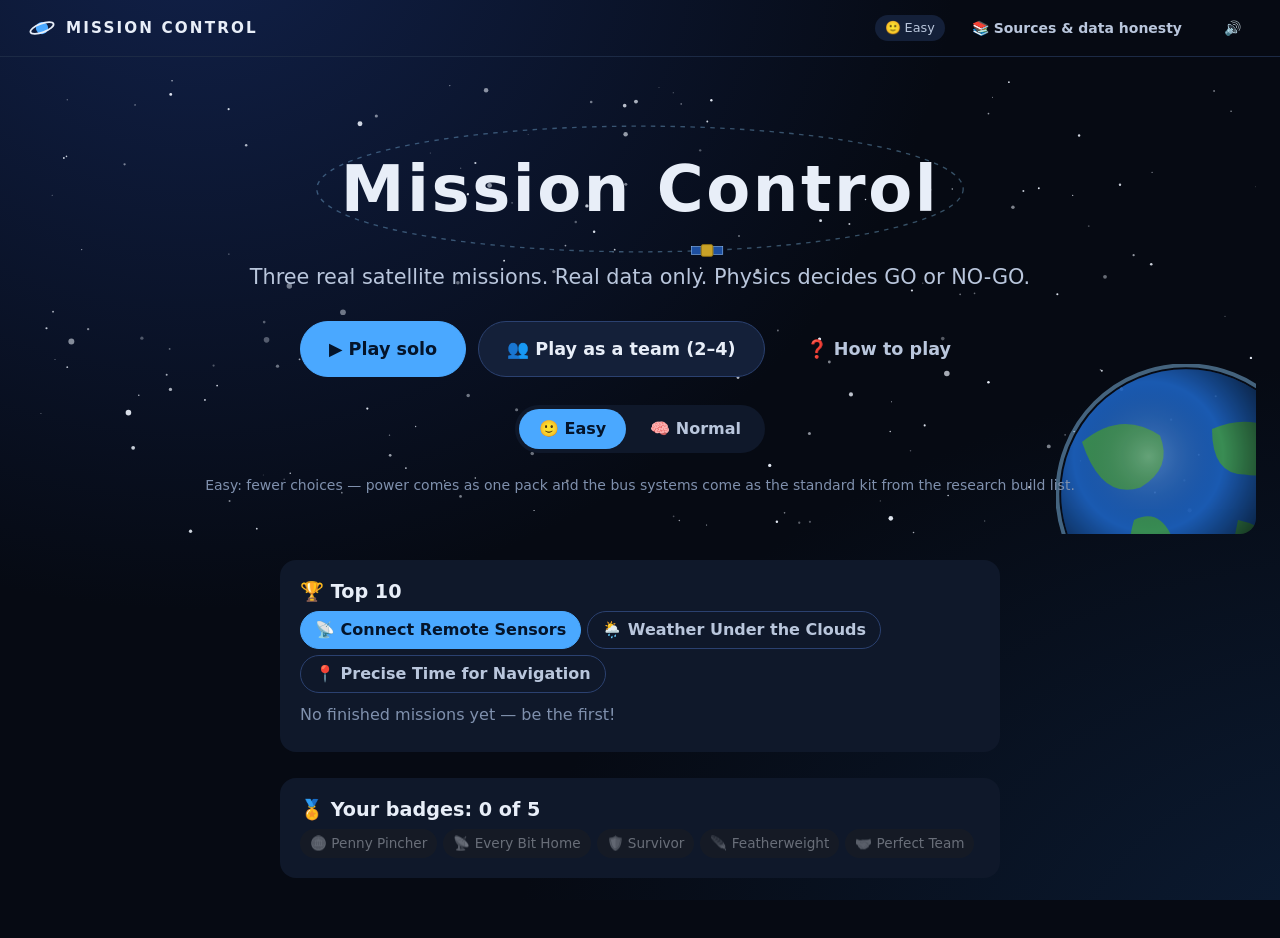
==== commit 618eb3c7: "Real missions v2 (phases 1–3): real-data catalog, §8 physics, hard gates, KPIs, new flow - Three res" ====
--- a/index.html
+++ b/index.html
@@ -22,10 +22,10 @@
   <link rel="modulepreload" href="js/data/realMissions.js">
   <link rel="modulepreload" href="js/data/roles.js">
   <link rel="modulepreload" href="js/data/scenarios.js">
+  <link rel="modulepreload" href="js/data/sources.js">
   <link rel="modulepreload" href="js/engine/achievements.js">
   <link rel="modulepreload" href="js/engine/advisor.js">
   <link rel="modulepreload" href="js/engine/attempt.js">
-  <link rel="modulepreload" href="js/engine/costs.js">
   <link rel="modulepreload" href="js/engine/explain.js">
   <link rel="modulepreload" href="js/engine/goals.js">
   <link rel="modulepreload" href="js/engine/matching.js">
@@ -43,6 +43,7 @@
   <link rel="modulepreload" href="js/state/store.js">
   <link rel="modulepreload" href="js/ui/animations/balanceScale.js">
   <link rel="modulepreload" href="js/ui/animations/cardFlip.js">
+  <link rel="modulepreload" href="js/ui/animations/constellation.js">
   <link rel="modulepreload" href="js/ui/animations/core.js">
   <link rel="modulepreload" href="js/ui/animations/countdown.js">
   <link rel="modulepreload" href="js/ui/animations/debris.js">
@@ -53,7 +54,6 @@
   <link rel="modulepreload" href="js/ui/animations/hardwareFailure.js">
   <link rel="modulepreload" href="js/ui/animations/index.js">
   <link rel="modulepreload" href="js/ui/animations/instrumentView.js">
-  <link rel="modulepreload" href="js/ui/animations/launchFailure.js">
   <link rel="modulepreload" href="js/ui/animations/launchSuccess.js">
   <link rel="modulepreload" href="js/ui/animations/missionLost.js">
   <link rel="modulepreload" href="js/ui/animations/missionPartial.js">
@@ -73,6 +73,7 @@
   <link rel="modulepreload" href="js/ui/screens/common.js">
   <link rel="modulepreload" href="js/ui/screens/comms.js">
   <link rel="modulepreload" href="js/ui/screens/finalCheck.js">
+  <link rel="modulepreload" href="js/ui/screens/launchPrep.js">
   <link rel="modulepreload" href="js/ui/screens/operations.js">
   <link rel="modulepreload" href="js/ui/screens/orbit.js">
   <link rel="modulepreload" href="js/ui/screens/pickMission.js">
--- a/css/components.css
+++ b/css/components.css
@@ -387,3 +387,39 @@
 .screen.warp { animation: warp .38s cubic-bezier(.2, .8, .2, 1); }
 /* No opacity: content stays visible even if animations can't run. */
 @keyframes warp { from { transform: scale(.985) translateY(10px); filter: blur(3px); } to { transform: none; filter: none; } }
+
+/* ── Data honesty: badges, sources, real product examples, sources panel ── */
+.data-badge { display: inline-block; font-size: .72rem; font-weight: 600; padding: 1px 7px; border-radius: 999px; border: 1px solid var(--line); white-space: nowrap; vertical-align: middle; }
+.data-fact { color: var(--ok); border-color: rgba(61, 220, 132, .45); background: rgba(61, 220, 132, .08); }
+.data-catalog { color: #ffd479; border-color: rgba(255, 212, 121, .45); background: rgba(255, 212, 121, .08); }
+.data-model { color: var(--accent-2); border-color: rgba(143, 208, 255, .45); background: rgba(143, 208, 255, .08); }
+.data-rfq { color: #d6b8ff; border-color: rgba(214, 184, 255, .45); background: rgba(214, 184, 255, .08); }
+.provenance { margin-top: 6px; font-size: .78rem; color: var(--muted); display: grid; gap: 4px; }
+.sources .src-link { font-weight: 600; }
+.real-example { padding: 6px 8px; border-radius: 8px; background: var(--panel-2); color: var(--text-2); }
+.choice-whatfor { margin: 2px 0 6px; font-size: .82rem; color: var(--text-2); }
+.simulated-tag { display: inline-block; font-size: .7rem; padding: 1px 6px; border-radius: 6px; background: #3a2a0a; color: #ffcf7a; margin-left: 6px; vertical-align: middle; }
+.real-tag { display: inline-block; font-size: .7rem; padding: 1px 6px; border-radius: 6px; background: #0f2e1f; color: var(--ok); margin-left: 6px; vertical-align: middle; }
+.sources-panel { max-width: 820px; max-height: 80vh; overflow: auto; text-align: left; }
+.sources-panel table { width: 100%; border-collapse: collapse; font-size: .82rem; }
+.sources-panel td, .sources-panel th { padding: 4px 6px; border-bottom: 1px solid var(--line); vertical-align: top; text-align: left; }
+.cost-table { width: 100%; border-collapse: collapse; font-size: .88rem; }
+.cost-table td, .cost-table th { padding: 4px 6px; border-bottom: 1px solid var(--line); text-align: left; }
+.cost-table td.num { text-align: right; font-variant-numeric: tabular-nums; white-space: nowrap; }
+.cost-table tr.total td { font-weight: 700; border-top: 2px solid var(--line); }
+.gate-list { list-style: none; padding: 0; margin: 0; display: grid; gap: 6px; }
+.gate-list li { padding: 6px 8px; border-radius: 8px; background: var(--panel-2); }
+.gate-list li.fail { border-left: 4px solid var(--danger, #ff5c5c); }
+.gate-list li.pass { border-left: 4px solid var(--ok); }
+.gate-list li.todo { border-left: 4px solid var(--muted); }
+.gate-detail { font-size: .8rem; color: var(--text-2); margin-top: 3px; }
+.prep-list { display: grid; gap: 10px; }
+.prep-item { display: flex; gap: 12px; align-items: flex-start; padding: 12px 14px; border-radius: 12px; background: var(--panel); border: 1px solid var(--line); cursor: pointer; }
+.prep-item input { width: 22px; height: 22px; margin-top: 2px; accent-color: var(--accent); }
+.prep-item.done { border-color: var(--ok); }
+.lesson-card { border: 2px solid #ffcf7a; background: #2a1f08; }
+.rocket-parts { width: 100%; border-collapse: collapse; font-size: .85rem; }
+.rocket-parts td, .rocket-parts th { padding: 4px 6px; border-bottom: 1px solid var(--line); text-align: left; vertical-align: top; }
+.compare-real { width: 100%; border-collapse: collapse; font-size: .86rem; }
+.compare-real td, .compare-real th { padding: 4px 6px; border-bottom: 1px solid var(--line); text-align: left; vertical-align: top; }
+.modal.sources-panel { max-width: 860px; align-items: stretch; }
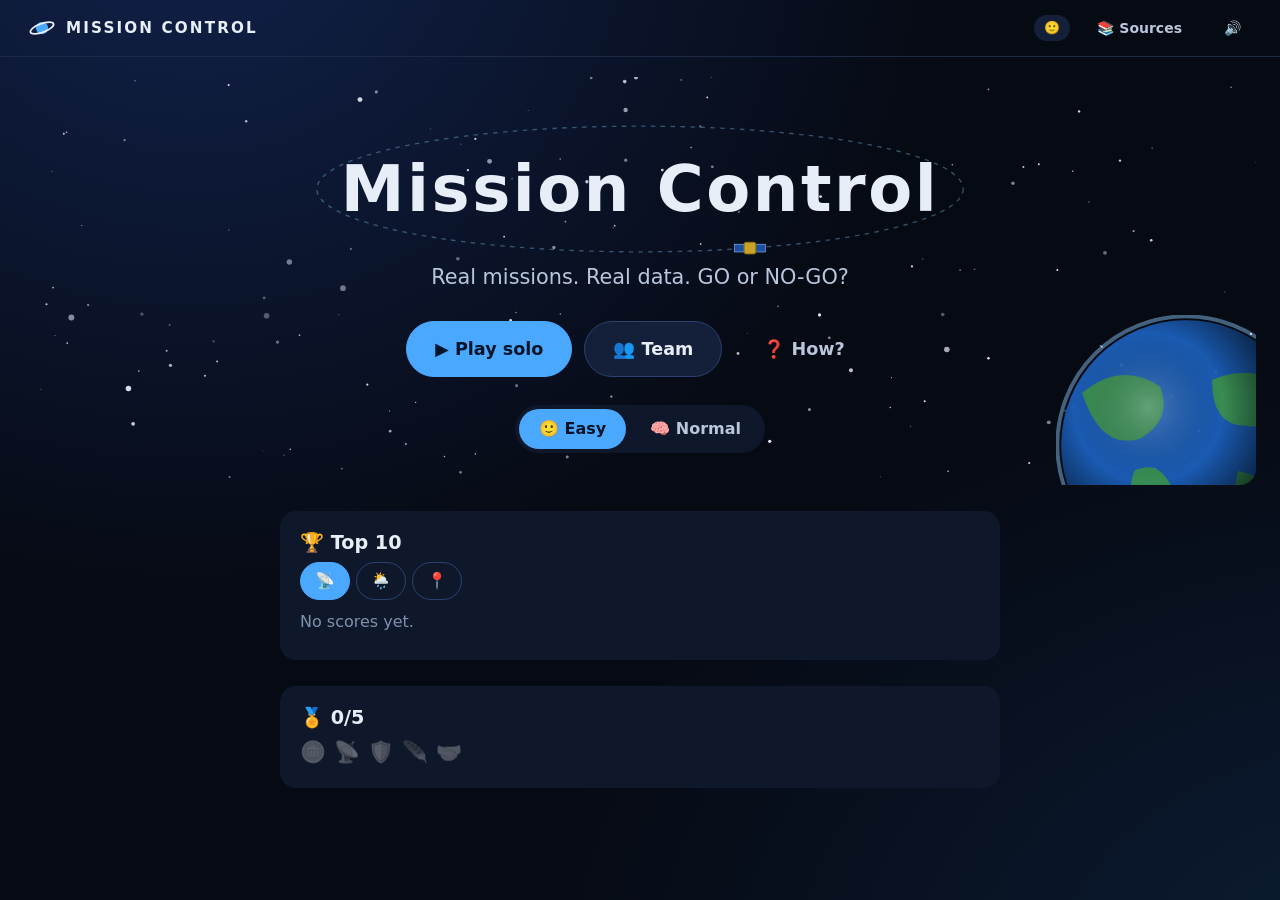
==== commit c1a972aa: "Disposal, phase 1: three retirement strategies + planet-impact engine - js/data/disposal.js: burn up" ====
--- a/index.html
+++ b/index.html
@@ -13,6 +13,7 @@
   <!-- modulepreload:start (all JS modules — parallel fetch; keep in sync when adding modules) -->
   <link rel="modulepreload" href="js/data/bundles.js">
   <link rel="modulepreload" href="js/data/components.js">
+  <link rel="modulepreload" href="js/data/disposal.js">
   <link rel="modulepreload" href="js/data/events.js">
   <link rel="modulepreload" href="js/data/glossary.js">
   <link rel="modulepreload" href="js/data/groundStations.js">
--- a/css/components.css
+++ b/css/components.css
@@ -81,8 +81,8 @@
 .choice-details dl div { display: flex; justify-content: space-between; gap: 12px; }
 .choice-details dt { color: var(--muted); }
 .choice-details dd { margin: 0; text-align: right; }
-.delta { font-size: .8rem; color: var(--accent-2); opacity: 0; transition: opacity .15s; min-height: 1.2em; }
-.choice:hover .delta, .choice:focus-within .delta, .choice:focus .delta { opacity: 1; }
+.delta { font-size: .8rem; color: var(--accent-2); visibility: hidden; min-height: 1.2em; }
+.choice:hover .delta, .choice:focus-within .delta, .choice:focus .delta { visibility: visible; }
 
 .meters { display: flex; flex-direction: column; gap: 3px; }
 .meter { display: flex; justify-content: space-between; align-items: center; font-size: .9rem; }
@@ -423,3 +423,23 @@
 .compare-real { width: 100%; border-collapse: collapse; font-size: .86rem; }
 .compare-real td, .compare-real th { padding: 4px 6px; border-bottom: 1px solid var(--line); text-align: left; vertical-align: top; }
 .modal.sources-panel { max-width: 860px; align-items: stretch; }
+
+/* ── Less text: icon badges, compact chips/steps, collapsible sections ── */
+.data-badge.icon-only { padding: 0 6px; }
+.badge { cursor: help; }
+.choice-real { margin: 4px 0; }
+.step .step-short { font-size: 1rem; }
+.why-btn { min-width: 1.8em; }
+details.fold { margin-top: 10px; }
+details.fold > summary { cursor: pointer; font-weight: 700; padding: 6px 0; }
+.lesson-line { font-weight: 700; }
+.budget-bar { height: 10px; border-radius: 999px; background: var(--panel-2); overflow: hidden; margin: 6px 0; }
+.budget-bar > div { height: 100%; background: var(--ok); }
+.budget-bar.over > div { background: var(--danger); }
+.mini-icons { display: flex; gap: 8px; flex-wrap: wrap; font-size: 1.3rem; }
+.mini-icons .locked { opacity: .35; filter: grayscale(1); }
+.data-reported { color: #ffb4a2; border-color: rgba(255, 180, 162, .45); background: rgba(255, 180, 162, .08); }
+.compare-box { margin: 6px 0 14px; } .compare-table { margin-top: 8px; font-size: .82rem; }
+.variant-row { display: flex; gap: 8px; flex-wrap: wrap; align-items: center; margin: 12px 0; }
+.gauge-uncertain .gauge-fill { background: repeating-linear-gradient(45deg, var(--caution), var(--caution) 6px, rgba(245, 184, 63, .35) 6px, rgba(245, 184, 63, .35) 12px); }
+.advisor-change { margin: 2px 0 6px; color: var(--accent-2); }
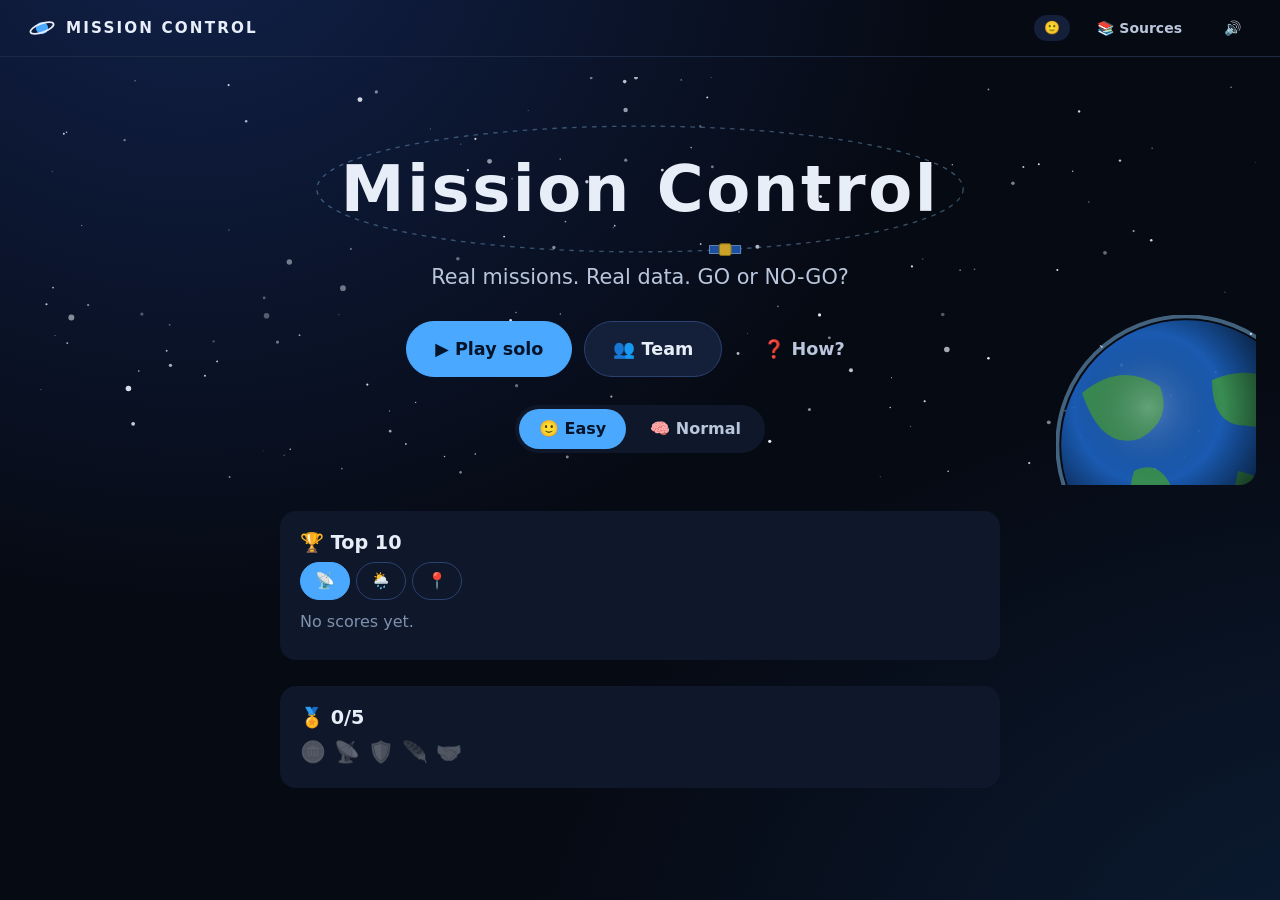
==== commit dcd73cf8: "Disposal, phase 3: retirement animations - burnUp: reentry plasma, break-up, aluminium-oxide cloud d" ====
--- a/index.html
+++ b/index.html
@@ -43,6 +43,7 @@
   <link rel="modulepreload" href="js/state/reducer.js">
   <link rel="modulepreload" href="js/state/store.js">
   <link rel="modulepreload" href="js/ui/animations/balanceScale.js">
+  <link rel="modulepreload" href="js/ui/animations/burnUp.js">
   <link rel="modulepreload" href="js/ui/animations/cardFlip.js">
   <link rel="modulepreload" href="js/ui/animations/constellation.js">
   <link rel="modulepreload" href="js/ui/animations/core.js">
@@ -60,10 +61,12 @@
   <link rel="modulepreload" href="js/ui/animations/missionPartial.js">
   <link rel="modulepreload" href="js/ui/animations/missionSuccess.js">
   <link rel="modulepreload" href="js/ui/animations/montage.js">
+  <link rel="modulepreload" href="js/ui/animations/oceanReentry.js">
   <link rel="modulepreload" href="js/ui/animations/orbitView.js">
   <link rel="modulepreload" href="js/ui/animations/patch.js">
   <link rel="modulepreload" href="js/ui/animations/solarFlare.js">
   <link rel="modulepreload" href="js/ui/animations/tooHeavy.js">
+  <link rel="modulepreload" href="js/ui/animations/tugRemoval.js">
   <link rel="modulepreload" href="js/ui/card.js">
   <link rel="modulepreload" href="js/ui/dom.js">
   <link rel="modulepreload" href="js/ui/gallery.js">
--- a/css/components.css
+++ b/css/components.css
@@ -443,3 +443,4 @@
 .variant-row { display: flex; gap: 8px; flex-wrap: wrap; align-items: center; margin: 12px 0; }
 .gauge-uncertain .gauge-fill { background: repeating-linear-gradient(45deg, var(--caution), var(--caution) 6px, rgba(245, 184, 63, .35) 6px, rgba(245, 184, 63, .35) 12px); }
 .advisor-change { margin: 2px 0 6px; color: var(--accent-2); }
+.planet-row { display: flex; gap: 14px; align-items: center; flex-wrap: wrap; }
--- a/css/animations.css
+++ b/css/animations.css
@@ -237,3 +237,7 @@
 .prelaunch-bg { background: linear-gradient(#123a6b, #0a1a33 70%, #1a2438 70%); display: grid; place-items: end center; }
 .prelaunch-pad { font-size: 5rem; margin-bottom: 18%; filter: drop-shadow(0 0 12px rgba(0, 0, 0, .6)); }
 .ops-root { min-height: 200px; }
+.an-ozone { fill: rgba(120, 190, 255, .12); stroke: rgba(143, 208, 255, .35); stroke-dasharray: 4 6; }
+.an-dust { fill: #c9c2b8; }
+.an-splash { fill: none; stroke: #8fd0ff; stroke-width: 3; }
+.an-tug { fill: #9aa3b2; stroke: #e6edf7; stroke-width: 1.5; }
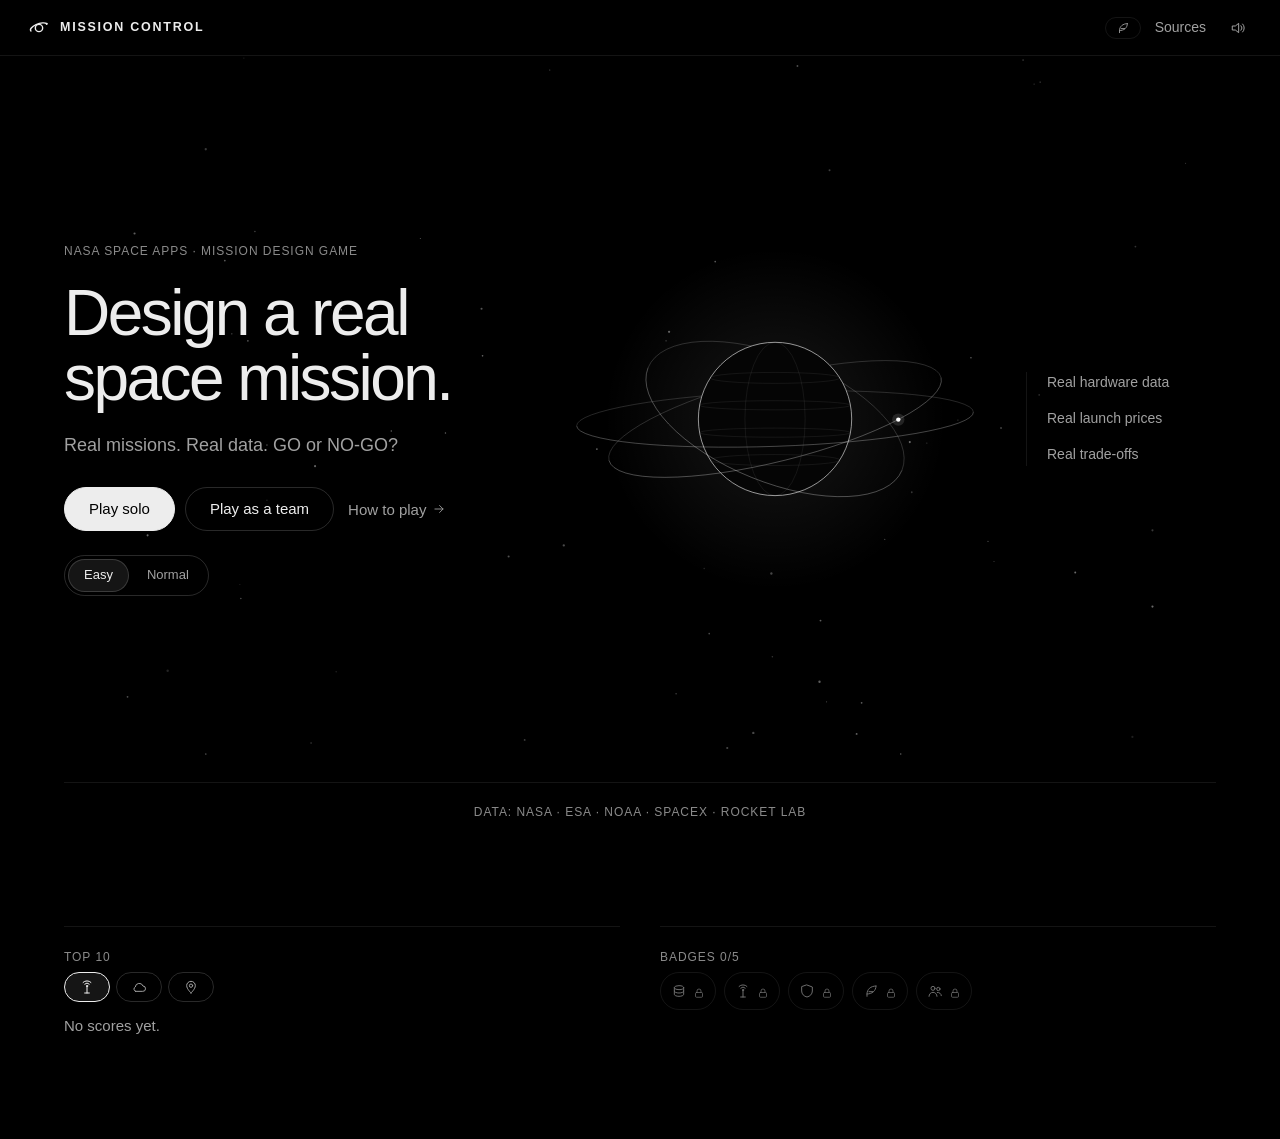
==== commit 41abd893: "Visual redesign: monochrome tokens, hand-drawn SVG icon set, zero emoji - js/ui/icons.js: own 24x24 " ====
--- a/index.html
+++ b/index.html
@@ -5,7 +5,8 @@
   <meta name="viewport" content="width=device-width, initial-scale=1">
   <title>Mission Control</title>
   <meta name="description" content="Design a real space mission. Stay on budget. Get the science.">
-  <link rel="icon" href="data:image/svg+xml,%3Csvg xmlns='http://www.w3.org/2000/svg' viewBox='0 0 32 32'%3E%3Ccircle cx='16' cy='16' r='7' fill='%233fa9f5'/%3E%3Cellipse cx='16' cy='16' rx='14' ry='5' fill='none' stroke='%23e6edf7' stroke-width='2'/%3E%3C/svg%3E">
+  <link rel="icon" href="data:image/svg+xml,%3Csvg xmlns='http://www.w3.org/2000/svg' viewBox='0 0 32 32'%3E%3Crect width='32' height='32' rx='7' fill='%23000'/%3E%3Ccircle cx='16' cy='16' r='5' fill='none' stroke='%23ededed' stroke-width='1.6'/%3E%3Cpath d='M4.5 19.5A12 5 -20 0 1 27 10' fill='none' stroke='%23ededed' stroke-width='1.6' stroke-linecap='round'/%3E%3Ccircle cx='27' cy='10' r='1.8' fill='%23ededed'/%3E%3C/svg%3E">
+  <meta name="theme-color" content="#000000">
   <link rel="stylesheet" href="css/main.css">
   <link rel="stylesheet" href="css/components.css">
   <link rel="stylesheet" href="css/animations.css">
@@ -71,6 +72,7 @@
   <link rel="modulepreload" href="js/ui/dom.js">
   <link rel="modulepreload" href="js/ui/gallery.js">
   <link rel="modulepreload" href="js/ui/goalStrip.js">
+  <link rel="modulepreload" href="js/ui/icons.js">
   <link rel="modulepreload" href="js/ui/router.js">
   <link rel="modulepreload" href="js/ui/satellite.js">
   <link rel="modulepreload" href="js/ui/screens/brains.js">
@@ -101,9 +103,10 @@
 <body data-screen="start">
   <header class="topbar">
     <button class="brand" type="button" id="brand" aria-label="Back to the start screen">
-      <svg viewBox="0 0 32 32" width="28" height="28" aria-hidden="true">
-        <circle cx="16" cy="16" r="7" fill="var(--accent)"/>
-        <ellipse cx="16" cy="16" rx="14" ry="5" fill="none" stroke="var(--text)" stroke-width="2" transform="rotate(-20 16 16)"/>
+      <svg class="brand-mark" viewBox="0 0 24 24" width="22" height="22" aria-hidden="true" fill="none" stroke="currentColor" stroke-width="1.5" stroke-linecap="round">
+        <circle cx="12" cy="12" r="4"/>
+        <path d="M3.2 15.2A9.5 3.8 -20 0 1 20.4 7.4"/>
+        <circle cx="20.4" cy="7.4" r="1.2" fill="currentColor" stroke="none"/>
       </svg>
       <span class="brand-name">Mission Control</span>
     </button>
--- a/css/main.css
+++ b/css/main.css
@@ -1,98 +1,123 @@
-/* Variables, base typography, page layout and theme.
-   Colour has meaning only: green OK, amber tight, red over; one accent (blue) for selection. */
+/* Design tokens, base typography, page layout (VISUAL_REDESIGN.md §2).
+   Calm monochrome engineering tool: black canvas, hairline borders, one soft glow.
+   Colour carries meaning only (status): ok / tight / over / info — as small dots or thin bars. */
 
 :root {
   color-scheme: dark;
-  --bg: #060a13;
-  --bg-2: #0b1220;
-  --panel: #0f182a;
-  --panel-2: #142039;
-  --line: #1c2a45;
-  --line-strong: #2b4170;
-  --text: #e8eef8;
-  --text-2: #b9c6dc;
-  --muted: #7f90ad;
-  --accent: #4aa8ff;
-  --accent-2: #8fd0ff;
-  --accent-bg: #10264a;
-  --ok: #3ddc84;
-  --caution: #f5b83f;
+
+  /* Surfaces */
+  --bg: #000;
+  --bg-2: #0a0a0a;          /* raised surface */
+  --panel: #0f0f0f;         /* card */
+  --panel-2: #151515;       /* hover */
+  --line: rgba(255, 255, 255, .08);        /* hairline */
+  --line-strong: rgba(255, 255, 255, .16); /* strong hairline */
+
+  /* Text */
+  --text: #ededed;          /* primary */
+  --text-2: #a1a1a1;        /* secondary */
+  --text-3: #6e6e6e;        /* tertiary: decoration, disabled */
+  --muted: #8a8a8a;         /* small labels / eyebrows (≥4.5:1 on #000 and #0f0f0f) */
+
+  /* Status (sparingly: dots, thin bars) */
+  --ok: #3ecf8e;
+  --caution: #f5a524;
   --danger: #ff5c5c;
-  --focus: #ffd166;
+  --info: #7aa7ff;
 
-  --radius: 16px;
-  --radius-sm: 10px;
-  --gap: 20px;
-  --sidebar: 340px;
-  --font: system-ui, -apple-system, "Segoe UI", Roboto, "Helvetica Neue", Arial, sans-serif;
-  --mono: ui-monospace, SFMono-Regular, Menlo, Consolas, monospace; /* debug pages only */
+  /* Legacy names kept for older selectors: selection is white, not blue */
+  --accent: #ededed;
+  --accent-2: #ededed;
+  --accent-bg: #151515;
+  --focus: #ededed;
+
+  --glow: 0 0 0 1px rgba(255, 255, 255, .9), 0 0 24px rgba(255, 255, 255, .08);
+
+  --radius: 10px;           /* cards */
+  --radius-sm: 6px;         /* inputs, badges */
+  --gap: 24px;
+  --sidebar: 320px;
+  --font: -apple-system, "SF Pro Display", "SF Pro Text", "Helvetica Neue", Inter, Arial, sans-serif;
+  --mono: ui-monospace, "SF Mono", SFMono-Regular, Menlo, Consolas, monospace;
 }
 
 * { box-sizing: border-box; }
-html { font-size: 16px; }
+html { font-size: 16px; -webkit-font-smoothing: antialiased; -moz-osx-font-smoothing: grayscale; }
 @media (min-width: 1700px) { html { font-size: 17px; } } /* projector-friendly */
 
 body {
   margin: 0;
-  background:
-    radial-gradient(ellipse at 15% -10%, #11214a 0%, transparent 50%),
-    radial-gradient(ellipse at 110% 110%, #0c1d36 0%, transparent 45%),
-    var(--bg);
-  background-attachment: fixed;
+  background: var(--bg);
   color: var(--text);
   font-family: var(--font);
-  font-size: 1rem;
-  line-height: 1.5;
+  font-size: 15px;
+  line-height: 1.55;
   min-height: 100vh;
 }
 
-h1, h2, h3 { margin: 0 0 .5rem; line-height: 1.2; }
-h1 { font-size: clamp(1.6rem, 2.4vw, 2rem); font-weight: 750; }   /* question: 28–32px */
-h2 { font-size: 1.2rem; font-weight: 700; }
+h1, h2, h3 { margin: 0 0 .5rem; line-height: 1.15; font-weight: 500; }
+h1 { font-size: clamp(2.1rem, 4vw, 2.9rem); letter-spacing: -0.035em; line-height: 1.05; } /* question: 44–48px */
+h2 { font-size: 1.3rem; letter-spacing: -0.02em; }
+h3 { font-size: 1.05rem; letter-spacing: -0.01em; }
 p { margin: .35rem 0; }
-a { color: var(--accent-2); }
+a { color: var(--text); text-decoration: underline; text-decoration-color: var(--line-strong); text-underline-offset: 3px; }
+a:hover { text-decoration-color: var(--text); }
+code { font-family: var(--mono); font-size: .9em; }
 
-.muted { color: var(--muted); }
-.small { font-size: .875rem; }
+.num, .mono { font-family: var(--mono); font-variant-numeric: tabular-nums; }
+.muted { color: var(--text-2); }
+.small { font-size: .8125rem; }
 .ok-text { color: var(--ok); }
 .error-text { color: var(--danger); }
+.eyebrow { margin: 0; font-size: 12px; text-transform: uppercase; letter-spacing: .08em; color: var(--muted); font-weight: 500; }
 
-:focus-visible { outline: 3px solid var(--focus); outline-offset: 2px; border-radius: 6px; }
+.icon { display: inline-block; vertical-align: -0.18em; flex: none; }
+
+:focus-visible { outline: 2px solid var(--focus); outline-offset: 2px; border-radius: 6px; }
 
 /* ── Top bar ─────────────────────────────────────────────── */
 .topbar {
   display: flex; align-items: center; justify-content: space-between; gap: var(--gap);
-  padding: 10px 24px;
+  height: 56px; padding: 0 24px;
   border-bottom: 1px solid var(--line);
+  background: rgba(0, 0, 0, .8); backdrop-filter: saturate(1.2) blur(8px);
+  position: sticky; top: 0; z-index: 40;
 }
 .brand { display: flex; align-items: center; gap: 10px; background: none; border: 0; color: var(--text); cursor: pointer; font: inherit; padding: 4px; }
-.brand-name { font-weight: 800; letter-spacing: .14em; text-transform: uppercase; font-size: .95rem; }
-.header-actions { display: flex; align-items: center; gap: 12px; }
+.brand-mark { color: var(--text); }
+.brand-name { font-weight: 600; letter-spacing: .14em; text-transform: uppercase; font-size: 12.5px; }
+.header-actions { display: flex; align-items: center; gap: 4px; }
+.top-link {
+  font: inherit; font-size: 14px; color: var(--text-2); background: none; border: 0; cursor: pointer;
+  padding: 6px 10px; border-radius: 999px; display: inline-flex; align-items: center; gap: 6px;
+}
+.top-link:hover { color: var(--text); }
 
 /* ── Goal strip + step list ──────────────────────────────── */
-.goal-strip, .step-list { max-width: 1440px; margin: 0 auto; padding: 0 24px; }
-.goal-strip { padding-top: 16px; }
+.goal-strip, .step-list { max-width: 1200px; margin: 0 auto; padding: 0 24px; }
+.goal-strip { padding-top: 20px; }
 body.no-chrome .goal-strip, body.no-chrome .step-list { display: none; }
 
 /* ── Layout ──────────────────────────────────────────────── */
 .layout {
   display: grid;
   grid-template-columns: minmax(0, 1fr) var(--sidebar);
-  gap: calc(var(--gap) * 1.5);
-  padding: var(--gap) 24px 60px;
-  max-width: 1440px;
+  gap: 40px;
+  padding: 36px 24px 96px;
+  max-width: 1200px;
   margin: 0 auto;
 }
 .main { min-width: 0; }
-.sidebar { position: sticky; top: 16px; align-self: start; display: flex; flex-direction: column; gap: 14px; }
+.sidebar { position: sticky; top: 76px; align-self: start; display: flex; flex-direction: column; gap: 12px; }
 body.no-sidebar .layout { grid-template-columns: minmax(0, 1fr); }
 body.no-sidebar .sidebar { display: none; }
+body.no-chrome .layout { padding-top: 0; }
 
 @media (max-width: 1000px) {
-  .layout { grid-template-columns: minmax(0, 1fr); padding: 12px 16px 60px; }
+  .layout { grid-template-columns: minmax(0, 1fr); padding: 20px 16px 64px; gap: 24px; }
   .sidebar { position: static; order: -1; }
   .goal-strip, .step-list { padding: 0 16px; }
-  .topbar { padding: 10px 16px; }
+  .topbar { padding: 0 16px; }
 }
 
-.screen { display: flex; flex-direction: column; gap: 18px; }
+.screen { display: flex; flex-direction: column; gap: 24px; }
--- a/css/components.css
+++ b/css/components.css
@@ -1,446 +1,558 @@
-/* Components: buttons, choice cards, meters, goal strip, steps, sidebar gauges, advisor,
-   satellite SVG, popovers, modals, final check, operations/results. */
+/* Components (VISUAL_REDESIGN.md §3): buttons, choice cards, meters, goal strip, steps, sidebar
+   gauges, advisor, satellite line art, popovers, modals, final check, operations/results, start hero.
+   Flat surfaces, 1 px hairlines, no gradients on chrome, one soft glow (selected / focus). */
 
 /* ── Buttons & inputs ────────────────────────────────────── */
 .btn {
-  font: inherit; font-weight: 600; color: var(--text);
-  background: var(--panel-2); border: 1px solid var(--line-strong); border-radius: 999px;
-  padding: 9px 18px; cursor: pointer; transition: background .15s, border-color .15s, transform .1s;
-}
-.btn:hover:not(:disabled) { background: #1b2b4c; border-color: var(--accent); }
-.btn:active:not(:disabled) { transform: translateY(1px); }
-.btn:disabled { opacity: .4; cursor: not-allowed; }
-.btn-primary { background: var(--accent); border-color: var(--accent); color: #04142a; }
-.btn-primary:hover:not(:disabled) { background: var(--accent-2); }
+  font: inherit; font-size: 14px; font-weight: 500; color: var(--text); line-height: 1.2;
+  background: transparent; border: 1px solid var(--line-strong); border-radius: 999px;
+  padding: 9px 18px; cursor: pointer; display: inline-flex; align-items: center; justify-content: center; gap: 6px;
+  transition: border-color .15s, background .15s, opacity .15s, color .15s;
+}
+.btn:hover:not(:disabled) { border-color: rgba(255, 255, 255, .4); background: var(--panel-2); }
+.btn:disabled { opacity: .35; cursor: not-allowed; }
+.btn-primary { background: var(--text); border-color: var(--text); color: #000; }
+.btn-primary:hover:not(:disabled) { background: #fff; border-color: #fff; opacity: .88; }
 .btn-ghost { background: transparent; border-color: transparent; color: var(--text-2); }
-.btn-ghost:hover:not(:disabled) { background: var(--panel-2); }
-.btn-big { font-size: 1.1rem; padding: 14px 28px; }
-.btn-small { font-size: .875rem; padding: 6px 14px; }
-.btn-active { border-color: var(--accent); background: var(--accent-bg); }
-.btn-go { background: var(--ok); color: #03140a; border-color: var(--ok); }
-.btn-nogo { background: var(--danger); color: #1a0303; border-color: var(--danger); }
+.btn-ghost:hover:not(:disabled) { color: var(--text); background: transparent; border-color: transparent; }
+.btn-big { font-size: 15px; padding: 12px 24px; }
+.btn-small { font-size: 13px; padding: 6px 14px; }
+.btn-active { border-color: var(--text); background: var(--panel-2); }
+.btn-go { border-color: var(--ok); color: var(--ok); background: transparent; }
+.btn-nogo { border-color: var(--danger); color: var(--danger); background: transparent; }
 .btn-launch {
-  font: inherit; font-size: 1.6rem; font-weight: 800; letter-spacing: .06em;
-  padding: 18px 56px; border-radius: 999px; border: 0; cursor: pointer;
-  color: #1b0d00; background: linear-gradient(180deg, #ffd166, #ff9f43);
-  box-shadow: 0 8px 30px rgba(255, 159, 67, .35);
-}
-.btn-launch:disabled { filter: grayscale(1); opacity: .45; cursor: not-allowed; box-shadow: none; }
+  font: inherit; font-size: 16px; font-weight: 600; letter-spacing: .14em; text-transform: uppercase;
+  padding: 16px 56px; border-radius: 999px; cursor: pointer;
+  color: #000; background: var(--text); border: 1px solid var(--text);
+  box-shadow: 0 0 40px rgba(255, 255, 255, .12);
+  transition: box-shadow .2s, opacity .2s;
+}
+.btn-launch:hover:not(:disabled) { box-shadow: 0 0 60px rgba(255, 255, 255, .2); }
+.btn-launch:disabled { background: transparent; color: var(--text-3); border-color: var(--line-strong); box-shadow: none; cursor: not-allowed; }
+.text-link { font: inherit; font-size: 15px; color: var(--text-2); background: none; border: 0; padding: 8px 4px; cursor: pointer; display: inline-flex; align-items: center; gap: 6px; }
+.text-link:hover { color: var(--text); }
 .button-row { display: flex; gap: 10px; flex-wrap: wrap; align-items: center; }
-.pill { font-size: .8rem; padding: 3px 10px; border-radius: 999px; background: var(--panel-2); color: var(--text-2); }
+.pill { font-size: 12px; padding: 3px 10px; border-radius: 999px; border: 1px solid var(--line); color: var(--text-2); display: inline-flex; align-items: center; gap: 5px; font-family: var(--mono); }
 
 .input {
   font: inherit; color: var(--text); background: var(--bg-2);
   border: 1px solid var(--line-strong); border-radius: var(--radius-sm); padding: 9px 12px;
 }
-
-.segmented { display: inline-flex; background: var(--panel); border-radius: 999px; padding: 4px; gap: 4px; }
+.input:focus { border-color: rgba(255, 255, 255, .4); outline: none; }
+.input:focus-visible { outline: 2px solid var(--focus); outline-offset: 2px; }
+
+.segmented { display: inline-flex; border: 1px solid var(--line-strong); border-radius: 999px; padding: 3px; gap: 2px; }
 .seg { position: relative; cursor: pointer; }
 .seg input { position: absolute; opacity: 0; inset: 0; cursor: pointer; }
-.seg span { display: block; padding: 8px 20px; border-radius: 999px; color: var(--text-2); font-weight: 600; }
-.seg.active span { background: var(--accent); color: #04142a; }
-.seg input:focus-visible + span { outline: 3px solid var(--focus); }
-
-.panel { background: var(--panel); border-radius: var(--radius); padding: 20px; }
+.seg span { display: block; padding: 6px 16px; border-radius: 999px; color: var(--text-2); font-size: 13px; font-weight: 500; }
+.seg.active span { background: var(--panel-2); color: var(--text); box-shadow: inset 0 0 0 1px var(--line-strong); }
+.seg input:focus-visible + span { outline: 2px solid var(--focus); outline-offset: 2px; }
+
+.panel { background: var(--panel); border: 1px solid var(--line); border-radius: var(--radius); padding: 24px; }
+
+/* ── Monograms (Flight Director, team) ───────────────────── */
+.monogram {
+  position: relative; display: inline-grid; place-items: center; flex: none;
+  width: 32px; height: 32px; border-radius: 50%; border: 1px solid var(--line-strong);
+  font: 600 11px/1 var(--mono); letter-spacing: .04em; color: var(--text); background: var(--bg-2);
+}
+.monogram-sm { width: 22px; height: 22px; font-size: 9px; vertical-align: middle; }
+.monogram-dot { position: absolute; right: -1px; bottom: -1px; width: 8px; height: 8px; border-radius: 50%; background: var(--ok); box-shadow: 0 0 0 2px var(--bg); }
+
+/* ── Status dots ─────────────────────────────────────────── */
+.status-dot { display: inline-block; width: 7px; height: 7px; border-radius: 50%; background: var(--text-3); margin-right: 10px; vertical-align: 1px; flex: none; }
+.dot-pass, .is-go .status-dot { background: var(--ok); }
+.dot-fail, .is-nogo .status-dot { background: var(--danger); }
+.dot-todo { background: transparent; box-shadow: inset 0 0 0 1px var(--text-3); }
 
 /* ── Question header ─────────────────────────────────────── */
-.question-phase { color: var(--muted); font-size: .85rem; text-transform: uppercase; letter-spacing: .08em; margin-bottom: 4px; }
-.owner-badge { display: inline-block; margin-top: 6px; padding: 6px 14px; border-radius: 999px; background: #2a2410; color: var(--focus); font-size: .95rem; }
+.question { padding-top: 4px; }
+.question-phase { color: var(--muted); font-size: 12px; text-transform: uppercase; letter-spacing: .08em; margin-bottom: 4px; }
+.owner-badge { display: inline-flex; align-items: center; gap: 8px; margin-top: 10px; padding: 4px 12px 4px 4px; border-radius: 999px; border: 1px solid var(--line); color: var(--text-2); font-size: 13px; }
 .step-hint { color: var(--text-2); margin: 0; max-width: 70ch; }
-.subq { display: flex; align-items: baseline; gap: 12px; flex-wrap: wrap; margin-top: 8px; }
-.subq h2 { margin: 0; font-size: 1.3rem; }
+.subq { display: flex; align-items: baseline; gap: 12px; flex-wrap: wrap; margin-top: 16px; }
+.subq h2 { margin: 0; font-size: 1.3rem; display: inline-flex; align-items: center; gap: 8px; }
+.subq h2 .icon { color: var(--text-2); }
 .subq-real { color: var(--muted); font-size: .85rem; }
 
 /* ── Choice cards ────────────────────────────────────────── */
-.choices { display: grid; grid-template-columns: repeat(auto-fill, minmax(250px, 1fr)); gap: 16px; }
+.choices { display: grid; grid-template-columns: repeat(auto-fill, minmax(250px, 1fr)); gap: 12px; }
 .choices-wide { grid-template-columns: repeat(auto-fill, minmax(280px, 1fr)); }
 .choice {
-  position: relative; display: flex; flex-direction: column; gap: 10px;
-  background: var(--panel); border: 2px solid transparent; border-radius: var(--radius);
-  padding: 18px; cursor: pointer;
-  transition: border-color .15s, transform .15s, background .15s, box-shadow .15s;
-}
-.choice:hover { background: #13203a; transform: perspective(800px) rotateX(var(--ty, 0deg)) rotateY(var(--tx, 0deg)) translateY(-2px); }
-.choice.selected { border-color: var(--accent); background: var(--accent-bg); box-shadow: 0 0 0 4px rgba(74, 168, 255, .12); }
-.choice.disabled { cursor: not-allowed; opacity: .5; transform: none; background: var(--panel); }
-.choice.warn { border-color: rgba(255, 92, 92, .6); }
-.choice-art { margin: -4px -4px 0; }
+  position: relative; display: flex; flex-direction: column; gap: 12px;
+  background: var(--panel); border: 1px solid var(--line); border-radius: var(--radius);
+  padding: 24px; cursor: pointer;
+  transition: border-color .15s, background .15s, box-shadow .2s;
+}
+.choice:hover { border-color: var(--line-strong); background: var(--bg-2); }
+.choice.selected { border-color: rgba(255, 255, 255, .9); background: var(--panel); box-shadow: inset 0 0 32px rgba(255, 255, 255, .045), 0 0 24px rgba(255, 255, 255, .05); }
+.choice.disabled { cursor: not-allowed; opacity: .45; background: var(--panel); border-color: var(--line); }
+.choice.disabled .choice-one { color: var(--text-2); }
+.choice.warn { border-color: rgba(255, 92, 92, .55); }
+.choice-art { margin: -8px -8px 0; }
 .choice-art svg { width: 100%; height: auto; max-height: 130px; display: block; }
 .choice-head { display: flex; align-items: flex-start; gap: 12px; }
-.choice-icon { font-size: 2rem; line-height: 1; }
+.choice-icon { color: var(--text-2); line-height: 1; padding-top: 2px; }
+.choice.selected .choice-icon { color: var(--text); }
 .choice-titles { flex: 1; min-width: 0; }
-.choice-title { font-size: 1.25rem; font-weight: 700; line-height: 1.25; }
+.choice-title { font-size: 18px; font-weight: 500; line-height: 1.3; letter-spacing: -0.01em; }
 .choice-real { color: var(--muted); font-size: .8rem; margin-top: 2px; }
-.choice-check { width: 28px; height: 28px; border-radius: 50%; background: var(--accent); color: #04142a; display: grid; place-items: center; font-weight: 800; flex: none; }
-.choice-one { margin: 0; color: var(--text-2); font-size: 1rem; }
+.choice-check { width: 22px; height: 22px; border-radius: 50%; background: var(--text); color: #000; display: grid; place-items: center; flex: none; }
+.choice-one { margin: 0; color: var(--text-2); font-size: 14px; }
 .choice-foot { display: flex; justify-content: space-between; align-items: flex-start; gap: 8px; margin-top: auto; }
-.choice-details summary { cursor: pointer; color: var(--muted); font-size: .85rem; list-style: none; }
-.choice-details summary::before { content: "▸ "; }
-.choice-details[open] summary::before { content: "▾ "; }
-.choice-details dl { margin: 6px 0 0; font-size: .85rem; display: grid; gap: 2px; }
-.choice-details dl div { display: flex; justify-content: space-between; gap: 12px; }
-.choice-details dt { color: var(--muted); }
-.choice-details dd { margin: 0; text-align: right; }
-.delta { font-size: .8rem; color: var(--accent-2); visibility: hidden; min-height: 1.2em; }
+.choice-details summary { cursor: pointer; color: var(--muted); font-size: 12px; text-transform: uppercase; letter-spacing: .08em; list-style: none; display: inline-flex; align-items: center; gap: 8px; }
+.choice-details summary::-webkit-details-marker { display: none; }
+.choice-details summary::before { content: ""; width: 5px; height: 5px; border-right: 1px solid currentColor; border-bottom: 1px solid currentColor; transform: rotate(-45deg); transition: transform .15s; }
+.choice-details[open] summary::before { transform: rotate(45deg); }
+.choice-details dl { margin: 10px 0 0; font-size: 13px; display: grid; gap: 4px; }
+.choice-details dl div { display: flex; justify-content: space-between; gap: 12px; border-bottom: 1px solid var(--line); padding: 3px 0; }
+.choice-details dt { color: var(--text-2); }
+.choice-details dd { margin: 0; text-align: right; font-family: var(--mono); font-size: 12px; font-variant-numeric: tabular-nums; }
+.delta { font-size: 12px; color: var(--text-2); font-family: var(--mono); visibility: hidden; min-height: 1.2em; }
 .choice:hover .delta, .choice:focus-within .delta, .choice:focus .delta { visibility: visible; }
 
-.meters { display: flex; flex-direction: column; gap: 3px; }
-.meter { display: flex; justify-content: space-between; align-items: center; font-size: .9rem; }
-.meter-label { color: var(--text-2); }
-.meter-dots { letter-spacing: 2px; font-size: .95rem; }
-.meter-dots .off { opacity: .2; filter: grayscale(1); }
-
-.badges { display: flex; gap: 6px; flex-wrap: wrap; }
-.badge { font-size: .75rem; font-weight: 700; padding: 3px 10px; border-radius: 999px; background: var(--panel-2); color: var(--text-2); }
-.badge-neededforyourgoal, .badge-recommended, .badge-starthere, .badge-suitsyourorbit { background: #0f2e1f; color: var(--ok); }
-.badge-advanced, .badge-deepspace { background: #24173a; color: #d7a6ff; }
-.badge-toosmall, .badge-cantreach { background: #2c0f13; color: var(--danger); }
-.badge-cubesat { background: #0f2633; color: var(--accent-2); }
+/* Meters: tiny icon label + 3 thin segments (3 px). */
+.meters { display: flex; flex-wrap: wrap; gap: 8px 18px; }
+.meter { display: inline-flex; align-items: center; gap: 8px; font-size: 12px; color: var(--muted); }
+.meter-label { color: var(--muted); font-size: 12px; }
+.meter-seg { display: inline-grid; grid-template-columns: repeat(3, 14px); gap: 3px; }
+.meter-seg > span { height: 3px; border-radius: 2px; background: rgba(255, 255, 255, .12); }
+.meter-seg > span.on { background: var(--text); }
+
+.badges { display: flex; gap: 6px; flex-wrap: wrap; align-items: center; }
+.badge { font-size: 11px; color: var(--text-2); display: inline-flex; align-items: center; gap: 4px; cursor: help; }
+.badge-tag {
+  font-family: var(--mono); font-size: 10.5px; text-transform: uppercase; letter-spacing: .06em;
+  padding: 2px 6px; border-radius: var(--radius-sm); border: 1px solid var(--line-strong); color: var(--text-2);
+}
+.badge-neededforyourgoal, .badge-recommended, .badge-researchbuild, .badge-starthere { color: var(--text); }
+.badge-starthere { font-family: var(--mono); font-size: 10.5px; text-transform: uppercase; letter-spacing: .06em; padding: 2px 6px; border-radius: var(--radius-sm); border: 1px solid rgba(255, 255, 255, .5); }
+.badge-toosmall, .badge-cantreach, .badge-wrongforthismission, .badge-othermission { color: var(--danger); }
 
 .mini-options { display: flex; gap: 6px; }
-.mini { font: inherit; font-weight: 700; padding: 6px 14px; border-radius: 999px; border: 1px solid var(--line-strong); background: transparent; color: var(--text-2); cursor: pointer; }
-.mini.active { background: var(--accent); color: #04142a; border-color: var(--accent); }
-.mission-meta { display: flex; justify-content: space-between; color: var(--text-2); }
-.stars { color: var(--focus); letter-spacing: 2px; }
+.mini { font: inherit; font-size: 13px; font-weight: 500; padding: 6px 14px; border-radius: 999px; border: 1px solid var(--line-strong); background: transparent; color: var(--text-2); cursor: pointer; display: inline-flex; align-items: center; gap: 6px; }
+.mini:hover { color: var(--text); }
+.mini.active { color: var(--text); border-color: var(--text); background: var(--panel-2); }
+.mission-meta { display: flex; justify-content: space-between; align-items: center; color: var(--text-2); font-size: 13px; }
+.mission-meta .num { display: inline-flex; align-items: center; gap: 4px; }
 .group { display: flex; flex-direction: column; gap: 12px; }
-.group-title { font-size: 1rem; color: var(--muted); font-weight: 600; cursor: default; }
+.group-title { font-size: 12px; color: var(--muted); font-weight: 500; text-transform: uppercase; letter-spacing: .08em; cursor: default; display: inline-flex; align-items: center; gap: 8px; }
 details.group > summary { cursor: pointer; }
 
-.brief { display: flex; gap: 16px; align-items: flex-start; background: var(--panel); border-radius: var(--radius); padding: 20px; }
-.brief-icon { font-size: 2.5rem; }
-.brief-text { font-size: 1.1rem; margin-top: 0; }
-
-.weigh-in { display: flex; gap: 16px; align-items: center; background: var(--panel); border-radius: var(--radius); padding: 16px 20px; }
-.weigh-icon { font-size: 2rem; }
-.weigh-big { font-size: 1.3rem; font-weight: 700; }
-
-/* ── Goal strip ──────────────────────────────────────────── */
+.brief { display: flex; flex-direction: column; gap: 8px; background: var(--panel); border: 1px solid var(--line); border-radius: var(--radius); padding: 16px 24px; }
+.brief-icon { color: var(--text-2); }
+.brief-text { font-size: 1.05rem; margin-top: 0; }
+
+.weigh-in { display: flex; gap: 16px; align-items: center; background: var(--panel); border: 1px solid var(--line); border-radius: var(--radius); padding: 16px 20px; }
+.weigh-icon { color: var(--text-2); }
+.weigh-big { font-size: 1.15rem; font-weight: 500; letter-spacing: -0.01em; font-variant-numeric: tabular-nums; }
+
+/* ── Goal strip: one line of quiet chips ─────────────────── */
 .goal-strip > * { margin: 0; }
 .goal-strip { display: flex; align-items: center; justify-content: space-between; gap: 16px; flex-wrap: wrap; }
-.goal-main { display: flex; align-items: center; gap: 14px; }
-.goal-icon { font-size: 2.2rem; }
-.goal-label { color: var(--muted); font-size: .8rem; text-transform: uppercase; letter-spacing: .08em; }
-.goal-text { font-size: 1.15rem; font-weight: 650; }
-.goal-empty { color: var(--muted); padding: 6px 0; }
-.goal-chips { list-style: none; display: flex; flex-wrap: wrap; gap: 8px; padding: 0; margin: 0; }
-.chip { padding: 6px 14px; border-radius: 999px; background: var(--panel); font-weight: 600; font-size: .95rem; cursor: help; }
-.chip-ok { background: #0f2e1f; color: var(--ok); }
-.chip-bad { background: #2c0f13; color: var(--danger); }
-.chip-todo { color: var(--text-2); }
+.goal-main { display: flex; align-items: center; gap: 10px; }
+.goal-icon { color: var(--text-2); display: inline-flex; }
+.goal-label { color: var(--muted); font-size: 12px; text-transform: uppercase; letter-spacing: .08em; }
+.goal-text { font-size: 15px; font-weight: 500; letter-spacing: -0.01em; }
+.goal-empty { color: var(--text-2); padding: 6px 0; }
+.goal-chips { list-style: none; display: flex; flex-wrap: wrap; gap: 6px; padding: 0; margin: 0; }
+.chip {
+  display: inline-flex; align-items: center; gap: 6px; padding: 4px 10px; border-radius: 999px;
+  border: 1px solid var(--line); color: var(--text-2); font-size: 12.5px; font-family: var(--mono); cursor: help;
+}
+.chip-dot { width: 6px; height: 6px; border-radius: 50%; background: transparent; box-shadow: inset 0 0 0 1px var(--text-3); }
+.chip-ok { color: var(--text); }
+.chip-ok .chip-dot { background: var(--ok); box-shadow: none; }
+.chip-bad .chip-dot { background: var(--danger); box-shadow: none; }
 .chip.pop { animation: pop .45s ease-out; }
-@keyframes pop { 0% { transform: scale(1); } 40% { transform: scale(1.18); } 100% { transform: scale(1); } }
-
-/* ── Step list ───────────────────────────────────────────── */
-.steps { list-style: none; display: flex; flex-wrap: wrap; gap: 4px; padding: 14px 0 0; margin: 0; }
+@keyframes pop { 0% { box-shadow: 0 0 0 0 rgba(62, 207, 142, .5); } 100% { box-shadow: 0 0 0 8px rgba(62, 207, 142, 0); } }
+
+/* ── Step list: numbered text tabs ───────────────────────── */
+.steps { list-style: none; display: flex; flex-wrap: nowrap; overflow-x: auto; gap: 2px; padding: 14px 0 0; margin: 0; border-bottom: 1px solid var(--line); counter-reset: step; scrollbar-width: none; }
+.steps::-webkit-scrollbar { display: none; }
+.step { counter-increment: step; flex: none; }
 .step button {
-  font: inherit; font-size: .9rem; color: var(--muted); background: transparent; border: 0;
-  padding: 6px 12px; border-radius: 999px; cursor: pointer;
-}
-.step button:hover:not(:disabled) { background: var(--panel); color: var(--text); }
-.step button:disabled { opacity: .35; cursor: not-allowed; }
+  font: inherit; font-size: 13px; color: var(--muted); background: transparent; border: 0;
+  padding: 8px 10px 10px; cursor: pointer; display: inline-flex; align-items: center; gap: 6px;
+  border-bottom: 1px solid transparent; margin-bottom: -1px; border-radius: 0;
+}
+.step button::before { content: counter(step, decimal-leading-zero); font-family: var(--mono); font-size: 12px; font-variant-numeric: tabular-nums; }
+.step button:hover:not(:disabled) { color: var(--text); }
+.step button:disabled { color: var(--text-3); cursor: not-allowed; }
 .step.done button { color: var(--text-2); }
-.step.done .step-mark { color: var(--ok); }
-.step.current button { background: var(--accent); color: #04142a; font-weight: 700; }
-
-.nav-bar { display: flex; justify-content: space-between; align-items: center; gap: 12px; margin-top: 28px; }
+.step.current button { color: var(--text); border-bottom-color: var(--text); }
+.step-name { font-weight: 500; }
+
+.nav-bar { display: flex; justify-content: space-between; align-items: center; gap: 12px; margin-top: 40px; padding-top: 24px; border-top: 1px solid var(--line); }
 
 /* ── Sidebar: satellite, advisor, gauges, details ────────── */
-.sat-frame { background: radial-gradient(circle at 50% 40%, #13254a 0%, var(--panel) 70%); border-radius: var(--radius); padding: 8px 8px 10px; text-align: center; }
-.sat-caption { color: var(--muted); font-size: .8rem; }
+.sat-frame {
+  border: 1px solid var(--line); border-radius: var(--radius); padding: 12px; text-align: center;
+  background: radial-gradient(circle at 50% 45%, rgba(255, 255, 255, .06) 0%, rgba(255, 255, 255, 0) 60%), var(--bg-2);
+}
+.sat-caption { color: var(--muted); font-size: 12px; }
 .satellite { width: 100%; height: auto; max-height: 220px; display: block; }
-.sat-body { fill: #c9a227; stroke: #8a6d12; stroke-width: 1; }
-.sat-foil { fill: none; stroke: #e8c766; stroke-width: .6; stroke-dasharray: 3 2; }
-.sat-unit { stroke: #8a6d12; stroke-width: 1; }
-.sat-ghost { fill: none; stroke: var(--line-strong); stroke-width: 2; stroke-dasharray: 5 4; }
+/* Monochrome line art: light strokes, minimal #151515 fills. */
+.sat-body { fill: #151515; stroke: #d6d6d6; stroke-width: 1.2; }
+.sat-foil { fill: none; stroke: rgba(255, 255, 255, .22); stroke-width: .6; stroke-dasharray: 3 2; }
+.sat-unit { stroke: rgba(255, 255, 255, .35); stroke-width: .8; }
+.sat-ghost { fill: none; stroke: var(--line-strong); stroke-width: 1.2; stroke-dasharray: 5 4; }
 .sat-ghost-text { fill: var(--muted); font-size: 24px; font-family: var(--font); }
-.sat-cells { fill: #1d4fa0; stroke: #8fc1ff; stroke-width: .8; }
-.sat-cells-line { stroke: #6fa4e8; stroke-width: .5; }
-.sat-boom { stroke: #9aa7bd; stroke-width: 1.5; }
-.sat-box { fill: #8d98ab; stroke: #c3cbd8; stroke-width: .6; }
-.sat-rtg { fill: #555e6e; stroke: #9aa7bd; }
-.sat-fin { stroke: #9aa7bd; stroke-width: 1.5; }
-.sat-dish { fill: #dfe6f0; stroke: #9aa7bd; stroke-width: 1; }
-.sat-feed { stroke: #9aa7bd; stroke-width: 1; }
-.sat-patch { fill: #dfe6f0; }
-.sat-nozzle { fill: #6b7385; stroke: #aab3c2; stroke-width: .6; }
-.sat-lens { fill: #0a1830; stroke: #8fd0ff; stroke-width: 1; }
-.sat-lens-hot { fill: #3a0a0a; stroke: #ff7b54; stroke-width: 1.2; }
-.sat-tube { fill: #d7dde7; stroke: #8d98ab; }
-.sat-uv { fill: #b18cff; }
-.sat-mirror { fill: #e8c766; stroke: #fff2bf; }
-.sat-shield { fill: #b08bd9; opacity: .8; }
-.sat-radar { fill: #2d3646; stroke: #8d98ab; }
-.sat-rainbow { fill: #ff7bd5; }
-.sat-gamma { fill: #f5d33f; }
-.satellite .snap { animation: snap .7s ease-out; transform-box: fill-box; transform-origin: center; }
+.sat-cells { fill: #111; stroke: #cfcfcf; stroke-width: 1; }
+.sat-cells-line { stroke: rgba(255, 255, 255, .25); stroke-width: .5; }
+.sat-boom { stroke: #9a9a9a; stroke-width: 1.2; }
+.sat-box { fill: #151515; stroke: #bdbdbd; stroke-width: .8; }
+.sat-rtg { fill: #151515; stroke: #9a9a9a; }
+.sat-fin { stroke: #9a9a9a; stroke-width: 1.2; }
+.sat-dish { fill: #151515; stroke: #d6d6d6; stroke-width: 1; }
+.sat-feed { stroke: #9a9a9a; stroke-width: 1; }
+.sat-patch { fill: #151515; stroke: #bdbdbd; stroke-width: .8; }
+.sat-nozzle { fill: #151515; stroke: #9a9a9a; stroke-width: .8; }
+.sat-lens { fill: #050505; stroke: #ededed; stroke-width: 1; }
+.sat-lens-hot { fill: #050505; stroke: var(--danger); stroke-width: 1.2; }
+.sat-tube { fill: #151515; stroke: #bdbdbd; }
+.sat-uv { fill: #151515; stroke: #ededed; }
+.sat-mirror { fill: #151515; stroke: #ededed; }
+.sat-shield { fill: none; stroke: #9a9a9a; opacity: .8; }
+.sat-radar { fill: #151515; stroke: #bdbdbd; }
+.sat-rainbow { fill: #151515; stroke: #ededed; }
+.sat-gamma { fill: #151515; stroke: #ededed; }
+.satellite .snap { animation: snap .6s ease-out; transform-box: fill-box; transform-origin: center; }
 @keyframes snap {
-  0% { opacity: 0; transform: scale(.6); filter: drop-shadow(0 0 0 #8fd0ff); }
-  50% { opacity: 1; transform: scale(1.06); filter: drop-shadow(0 0 8px #8fd0ff); }
-  100% { transform: scale(1); filter: drop-shadow(0 0 0 transparent); }
-}
-
-.advisor { display: flex; gap: 12px; padding: 14px 16px; border-radius: var(--radius); background: var(--panel); border-left: 5px solid var(--ok); }
-.advisor-tight { border-left-color: var(--caution); }
-.advisor-bad { border-left-color: var(--danger); background: #1d0f16; }
-.advisor-avatar { font-size: 2rem; line-height: 1; }
-.advisor-name { font-size: .75rem; text-transform: uppercase; letter-spacing: .08em; color: var(--muted); }
-.advisor-text { margin: 2px 0 8px; font-size: 1rem; }
-.advisor.slide { animation: slidein .35s ease-out; }
-@keyframes slidein { from { opacity: 0; transform: translateX(16px); } to { opacity: 1; transform: none; } }
-
-.gauges { display: flex; flex-direction: column; gap: 12px; background: var(--panel); border-radius: var(--radius); padding: 16px; }
-.gauge-head { display: flex; justify-content: space-between; font-weight: 650; }
-.gauge-word { font-size: .85rem; padding: 1px 10px; border-radius: 999px; background: var(--panel-2); color: var(--muted); }
-.gauge-ok .gauge-word { background: #0f2e1f; color: var(--ok); }
-.gauge-caution .gauge-word { background: #2a2210; color: var(--caution); }
-.gauge-over .gauge-word, .gauge-blocked .gauge-word { background: #2c0f13; color: var(--danger); }
-.gauge-bar { height: 12px; border-radius: 999px; background: var(--bg-2); overflow: hidden; margin: 6px 0 4px; }
-.gauge-fill { height: 100%; width: 0; border-radius: 999px; background: #33476e; transition: width .5s cubic-bezier(.2,.8,.2,1), background .3s; }
+  0% { opacity: 0; transform: scale(.85); }
+  60% { opacity: 1; filter: drop-shadow(0 0 6px rgba(255, 255, 255, .5)); }
+  100% { transform: scale(1); filter: none; }
+}
+
+.advisor { display: flex; gap: 12px; padding: 16px; border-radius: var(--radius); background: var(--panel); border: 1px solid var(--line); }
+.advisor-tight .monogram-dot { background: var(--caution); }
+.advisor-bad .monogram-dot { background: var(--danger); }
+.advisor-avatar { margin-top: 2px; }
+.advisor-body { min-width: 0; }
+.advisor-name { font-size: 12px; text-transform: uppercase; letter-spacing: .08em; color: var(--muted); }
+.advisor-text { margin: 0 0 8px; font-size: 14px; color: var(--text); }
+.advisor .btn { border-color: transparent; padding-left: 0; padding-right: 0; color: var(--text-2); }
+.advisor .btn:hover { color: var(--text); background: transparent; border-color: transparent; }
+.advisor.slide { animation: slidein .3s ease-out; }
+@keyframes slidein { from { opacity: 0; transform: translateY(4px); } to { opacity: 1; transform: none; } }
+
+.gauges { display: flex; flex-direction: column; gap: 16px; background: var(--panel); border: 1px solid var(--line); border-radius: var(--radius); padding: 18px; }
+.gauge-head { display: flex; justify-content: space-between; align-items: baseline; gap: 8px; }
+.gauge-label { font-size: 13px; color: var(--text-2); display: inline-flex; align-items: center; gap: 6px; }
+.gauge-text { font-family: var(--mono); font-size: 12.5px; font-variant-numeric: tabular-nums; color: var(--text); text-align: right; }
+.gauge-bar { height: 3px; border-radius: 2px; background: rgba(255, 255, 255, .08); overflow: hidden; margin: 8px 0 6px; }
+.gauge-fill { height: 100%; width: 0; border-radius: 2px; background: var(--text-3); transition: width .5s cubic-bezier(.2, .8, .2, 1), background .3s; }
 .gauge-ok .gauge-fill { background: var(--ok); }
 .gauge-caution .gauge-fill { background: var(--caution); }
 .gauge-over .gauge-fill, .gauge-blocked .gauge-fill { background: var(--danger); width: 100% !important; }
-.gauge-text { color: var(--muted); font-size: .85rem; }
-.gauge.shake { animation: shake .5s; }
-@keyframes shake { 0%, 100% { transform: none; } 20% { transform: translateX(-6px); } 40% { transform: translateX(6px); } 60% { transform: translateX(-4px); } 80% { transform: translateX(3px); } }
-
-.drawer { background: var(--panel); border-radius: var(--radius); padding: 12px 16px; }
-.drawer summary { cursor: pointer; font-weight: 650; color: var(--text-2); }
-.details-list { display: grid; grid-template-columns: auto 1fr; gap: 6px 12px; margin: 10px 0 0; font-size: .9rem; }
-.details-list dt { color: var(--muted); }
-.details-list dd { margin: 0; text-align: right; }
+.gauge-uncertain .gauge-fill { background: repeating-linear-gradient(135deg, var(--caution) 0 3px, rgba(245, 165, 36, .25) 3px 6px); }
+.gauge-foot { display: flex; }
+.gauge-word { font-size: 10.5px; text-transform: uppercase; letter-spacing: .08em; font-weight: 500; color: var(--muted); display: inline-flex; align-items: center; gap: 6px; }
+.gauge-word::before { content: ""; width: 6px; height: 6px; border-radius: 50%; box-shadow: inset 0 0 0 1px var(--text-3); }
+.gauge-ok .gauge-word::before { background: var(--ok); box-shadow: none; }
+.gauge-caution .gauge-word::before { background: var(--caution); box-shadow: none; }
+.gauge-over .gauge-word::before, .gauge-blocked .gauge-word::before { background: var(--danger); box-shadow: none; }
+.gauge-over .gauge-word, .gauge-blocked .gauge-word { color: var(--danger); }
+.gauge.shake { animation: shake .45s; }
+@keyframes shake { 0%, 100% { transform: none; } 25% { transform: translateX(-3px); } 50% { transform: translateX(3px); } 75% { transform: translateX(-2px); } }
+
+.drawer { background: var(--panel); border: 1px solid var(--line); border-radius: var(--radius); padding: 12px 16px; }
+.drawer summary { cursor: pointer; font-size: 12px; text-transform: uppercase; letter-spacing: .08em; color: var(--muted); list-style: none; display: flex; align-items: center; gap: 10px; }
+.drawer summary::-webkit-details-marker { display: none; }
+.drawer summary::before { content: ""; width: 5px; height: 5px; border-right: 1px solid currentColor; border-bottom: 1px solid currentColor; transform: rotate(-45deg); transition: transform .15s; }
+.drawer[open] summary::before { transform: rotate(45deg); }
+.details-list { display: grid; grid-template-columns: auto 1fr; gap: 6px 12px; margin: 12px 0 0; font-size: 13px; }
+.details-list dt { color: var(--text-2); }
+.details-list dd { margin: 0; text-align: right; font-family: var(--mono); font-size: 12px; font-variant-numeric: tabular-nums; }
 .st-ok { color: var(--ok); } .st-caution { color: var(--caution); } .st-over, .st-blocked { color: var(--danger); }
 
 /* ── Why buttons, glossary terms, popover ────────────────── */
 .why-btn {
-  font: inherit; font-size: .8rem; font-weight: 600; color: var(--accent-2);
-  background: transparent; border: 1px solid #23456f; border-radius: 999px; padding: 3px 12px; cursor: pointer; white-space: nowrap;
-}
-.why-btn:hover { background: #12294a; }
-.term { font: inherit; color: inherit; background: none; border: none; padding: 0; cursor: help; text-decoration: underline dotted var(--accent-2); text-underline-offset: 3px; }
-.popover { position: absolute; z-index: 100; background: #0b1424; border: 1px solid var(--accent); border-radius: var(--radius-sm); padding: 12px 14px; box-shadow: 0 10px 30px rgba(0,0,0,.6); font-size: .95rem; }
-.popover-title { font-weight: 700; color: var(--accent-2); margin-bottom: 4px; }
+  font: inherit; font-size: 12px; font-weight: 500; color: var(--text-2); font-family: var(--mono);
+  background: transparent; border: 1px solid var(--line-strong); border-radius: 999px; padding: 1px 0; cursor: pointer; white-space: nowrap;
+  min-width: 22px; height: 22px; display: inline-grid; place-items: center;
+}
+.why-btn:hover { color: var(--text); border-color: rgba(255, 255, 255, .4); }
+.term { font: inherit; color: inherit; background: none; border: none; padding: 0; cursor: help; text-decoration: underline dotted var(--text-3); text-underline-offset: 3px; }
+.term-icon { text-decoration: none; color: var(--text-2); display: inline-flex; vertical-align: -0.12em; }
+.term-icon:hover { color: var(--text); }
+.popover { position: absolute; z-index: 100; background: var(--bg-2); border: 1px solid var(--line-strong); border-radius: var(--radius); padding: 14px 16px; box-shadow: 0 16px 40px rgba(0, 0, 0, .6); font-size: 14px; }
+.popover-title { font-weight: 500; color: var(--text); margin-bottom: 4px; }
 .popover p { margin: 4px 0; color: var(--text-2); }
 
-/* ── Start screen & modal ────────────────────────────────── */
-.hero { position: relative; overflow: hidden; isolation: isolate; text-align: center; padding: 56px 16px 32px; display: flex; flex-direction: column; align-items: center; gap: 16px; border-radius: var(--radius); --mx: 0; --my: 0; }
-.hero > *:not(.hero-sky):not(.hero-earth) { position: relative; z-index: 1; }
-.hero-sky { position: absolute; inset: -20px; z-index: 0; }
-.sky-layer { position: absolute; inset: 0; width: 100%; height: 100%; fill: #e8eef8; transition: transform .2s ease-out; }
-.sky-layer.far { transform: translate(calc(var(--mx) * -8px), calc(var(--my) * -8px)); }
-.sky-layer.mid { transform: translate(calc(var(--mx) * -18px), calc(var(--my) * -18px)); }
-.sky-layer.near { transform: translate(calc(var(--mx) * -34px), calc(var(--my) * -34px)); }
-.hero-earth { position: absolute; z-index: 0; width: 260px; height: 260px; right: -60px; bottom: -90px; opacity: .9; transform: translate(calc(var(--mx) * -12px), calc(var(--my) * -12px)); }
-.he-ocean { fill: #1d63c2; }
-.he-land { fill: #3f9a5a; animation: spin-land 24s linear infinite; }
-@keyframes spin-land { from { transform: translateX(0); } to { transform: translateX(-200px); } }
-.he-atmo { fill: none; stroke: #8fd0ff; stroke-width: 3; opacity: .5; }
-.hero-title-wrap { position: relative; padding: 18px 0; }
-.hero-orbit { position: absolute; left: 50%; top: 50%; width: min(860px, 120%); transform: translate(-50%, -50%); pointer-events: none; overflow: visible; }
-.ho-ring { fill: none; stroke: rgba(143, 208, 255, .35); stroke-width: 1.5; stroke-dasharray: 5 6; }
-.hero-title { font-size: clamp(2.4rem, 6vw, 4rem); letter-spacing: .04em; margin: 0; }
-.hero-tagline { font-size: 1.3rem; color: var(--text-2); margin: 0; }
-.hero-buttons { display: flex; gap: 12px; flex-wrap: wrap; justify-content: center; margin: 12px 0; }
-.team-panel { max-width: 720px; margin: 0 auto; background: var(--panel); border-radius: var(--radius); padding: 24px; display: flex; flex-direction: column; gap: 12px; align-items: flex-start; }
+/* ── Start screen ────────────────────────────────────────── */
+.hero {
+  position: relative; isolation: isolate; overflow: hidden;
+  display: grid; grid-template-columns: minmax(0, 1.05fr) minmax(0, 1fr) 190px; align-items: center; gap: 32px;
+  min-height: min(78vh, 720px); padding: 72px 0 48px;
+}
+.hero > * { position: relative; z-index: 1; }
+.hero > .dot-field { position: absolute; inset: 0; width: 100%; height: 100%; z-index: 0; fill: #fff; pointer-events: none; }
+.hero-copy { display: flex; flex-direction: column; align-items: flex-start; gap: 20px; }
+.hero-title { font-size: clamp(2.75rem, 5.6vw, 4rem); font-weight: 500; letter-spacing: -0.04em; line-height: 1.02; margin: 0; }
+.hero-tagline { font-size: 18px; color: var(--text-2); margin: 0; max-width: 40ch; }
+.hero-buttons { display: flex; gap: 10px; flex-wrap: wrap; align-items: center; margin: 8px 0 4px; }
+.hero-visual-wrap { display: grid; place-items: center; }
+.hero-visual { width: 100%; max-width: 520px; height: auto; overflow: visible; }
+.hv-planet { fill: #050505; stroke: rgba(255, 255, 255, .7); stroke-width: 1.2; }
+.hv-lat { fill: none; stroke: rgba(255, 255, 255, .1); stroke-width: 1; }
+.hv-orbit { fill: none; stroke: rgba(255, 255, 255, .22); stroke-width: 1; }
+.hv-orbit-front { stroke: rgba(255, 255, 255, .38); }
+.hv-sat { fill: #fff; }
+.hv-sat-halo { fill: rgba(255, 255, 255, .12); }
+.hero-points { list-style: none; margin: 0; padding: 0 0 0 20px; border-left: 1px solid var(--line); display: flex; flex-direction: column; gap: 14px; color: var(--text-2); font-size: 14px; }
+.hero-credits { text-align: center; color: var(--muted); font-size: 12px; letter-spacing: .08em; text-transform: uppercase; margin: 0; padding: 20px 0 0; border-top: 1px solid var(--line); }
+.below-fold { display: grid; grid-template-columns: repeat(auto-fit, minmax(320px, 1fr)); gap: 24px 40px; margin-top: 80px; }
+@media (max-width: 1000px) {
+  .hero { grid-template-columns: 1fr; padding: 40px 0 24px; min-height: 0; gap: 24px; }
+  .hero-visual-wrap { order: -1; }
+  .hero-visual { max-width: 340px; }
+  .hero-points { flex-direction: row; flex-wrap: wrap; border-left: 0; padding: 0; gap: 8px 20px; }
+}
+
+.team-panel { max-width: 720px; margin: 24px auto 0; background: var(--panel); border: 1px solid var(--line); border-radius: var(--radius); padding: 24px; display: flex; flex-direction: column; gap: 12px; align-items: flex-start; }
 .player-list { display: flex; flex-direction: column; gap: 8px; width: 100%; }
 .player-row { display: grid; grid-template-columns: 1fr 1fr 44px; gap: 8px; }
-.role-hints { margin: 4px 0; padding-left: 20px; color: var(--text-2); font-size: .9rem; }
-.modal-backdrop { position: fixed; inset: 0; background: rgba(2, 5, 12, .75); display: grid; place-items: center; z-index: 50; padding: 16px; }
-.modal { background: var(--panel); border-radius: var(--radius); padding: 28px; max-width: 480px; width: 100%; text-align: center; display: flex; flex-direction: column; gap: 10px; align-items: center; }
-.modal-icon { font-size: 3rem; }
-.modal-text { font-size: 1.1rem; color: var(--text-2); }
-.slide-dots { display: flex; gap: 6px; }
-.slide-dots span { width: 8px; height: 8px; border-radius: 50%; background: var(--line-strong); }
-.slide-dots span.on { background: var(--accent); }
+.role-hints { margin: 4px 0; padding: 0; list-style: none; color: var(--text-2); font-size: 13.5px; display: grid; gap: 8px; }
+.role-hints li { display: flex; gap: 8px; align-items: flex-start; }
+.role-hints strong { color: var(--text); font-weight: 500; }
+
+/* ── Modals ──────────────────────────────────────────────── */
+.modal-backdrop { position: fixed; inset: 0; background: rgba(0, 0, 0, .7); backdrop-filter: blur(6px); display: grid; place-items: center; z-index: 50; padding: 16px; }
+.modal { background: var(--bg-2); border: 1px solid var(--line-strong); border-radius: 12px; padding: 32px; max-width: 480px; width: 100%; text-align: center; display: flex; flex-direction: column; gap: 12px; align-items: center; }
+.modal-icon { color: var(--text-2); width: 56px; height: 56px; border: 1px solid var(--line-strong); border-radius: 50%; display: grid; place-items: center; }
+.modal-text { font-size: 15px; color: var(--text-2); }
+.slide-dots { display: flex; gap: 4px; }
+.slide-dots span { width: 18px; height: 2px; border-radius: 2px; background: var(--line-strong); }
+.slide-dots span.on { background: var(--text); }
 
 /* ── Final check ─────────────────────────────────────────── */
-.final-grid { display: grid; grid-template-columns: repeat(auto-fit, minmax(300px, 1fr)); gap: 18px; }
+.final-grid { display: grid; grid-template-columns: repeat(auto-fit, minmax(300px, 1fr)); gap: 16px; }
 .final-sat .satellite { max-height: 260px; }
+.go-word { display: inline-flex; align-items: center; font-family: var(--mono); letter-spacing: .1em; font-size: 1.1rem; }
 .goal-list { list-style: none; padding: 0; margin: 12px 0 0; display: flex; flex-direction: column; gap: 6px; }
 .goal-ok { color: var(--ok); } .goal-bad { color: var(--danger); } .goal-todo { color: var(--text-2); }
-.report { list-style: none; padding: 0; margin: 0; display: flex; flex-direction: column; gap: 10px; }
-.report li { display: grid; grid-template-columns: 24px 1fr; gap: 4px 10px; align-items: start; }
+.report { list-style: none; padding: 0; margin: 16px 0 0; display: flex; flex-direction: column; gap: 12px; }
+.report li { display: grid; grid-template-columns: 22px 1fr; gap: 4px 10px; align-items: start; }
 .report li .btn { grid-column: 2; justify-self: start; }
-.report-bad .report-text { color: #ffb3b3; }
-.report-tight .report-text { color: #ffe0a3; }
+.report-icon { color: var(--text-2); padding-top: 2px; }
+.report-bad .report-icon { color: var(--danger); }
+.report-tight .report-icon { color: var(--caution); }
 .report-ok { color: var(--ok); }
 .kit-toggle { margin-top: 16px; padding-top: 14px; border-top: 1px solid var(--line); display: flex; flex-direction: column; gap: 8px; align-items: flex-start; }
 .votes { display: grid; grid-template-columns: repeat(auto-fill, minmax(180px, 1fr)); gap: 12px; }
-.vote { background: var(--panel-2); border-radius: var(--radius-sm); padding: 12px; display: flex; flex-direction: column; gap: 6px; }
-.vote-go { box-shadow: inset 4px 0 0 var(--ok); } .vote-nogo { box-shadow: inset 4px 0 0 var(--danger); }
-.vote-who { font-weight: 700; }
-.launch-box { display: flex; flex-direction: column; align-items: center; gap: 10px; padding: 16px 0; text-align: center; }
-
-/* ── Rocket art ──────────────────────────────────────────── */
-.rocket-art .rk-body { fill: #e6ebf3; stroke: #9aa7bd; }
-.rocket-art .rk-nose { fill: #ff7b54; }
-.rocket-art .rk-stripe { fill: var(--accent); }
-.rocket-art .rk-fin { fill: #ff7b54; }
-.rocket-art .rk-booster { fill: #c9d1de; stroke: #9aa7bd; }
-.rocket-art .rk-ground { stroke: var(--line-strong); stroke-width: 2; }
+.vote { background: var(--bg-2); border: 1px solid var(--line); border-radius: var(--radius); padding: 14px; display: flex; flex-direction: column; gap: 8px; }
+.vote-go { border-color: rgba(62, 207, 142, .45); } .vote-nogo { border-color: rgba(255, 92, 92, .45); }
+.vote-who { font-weight: 500; display: flex; align-items: center; gap: 8px; }
+.launch-box { display: flex; flex-direction: column; align-items: center; gap: 12px; padding: 32px 0 8px; text-align: center; }
+
+/* ── Rocket art (line) ───────────────────────────────────── */
+.rocket-art .rk-body { fill: #151515; stroke: #d6d6d6; stroke-width: 1.2; }
+.rocket-art .rk-nose { fill: #151515; stroke: #d6d6d6; stroke-width: 1.2; }
+.rocket-art .rk-stripe { fill: rgba(255, 255, 255, .55); }
+.rocket-art .rk-fin { fill: #151515; stroke: #9a9a9a; stroke-width: 1; }
+.rocket-art .rk-booster { fill: #151515; stroke: #9a9a9a; stroke-width: 1; }
+.rocket-art .rk-ground { stroke: var(--line-strong); stroke-width: 1; }
 .rocket-art.wobble { animation: wobble 1s ease-in-out infinite; transform-origin: 50% 100%; }
-@keyframes wobble { 0%, 100% { transform: rotate(0); } 25% { transform: rotate(-2.5deg); } 75% { transform: rotate(2.5deg); } }
-
-/* ── Orbit diagrams ──────────────────────────────────────── */
+@keyframes wobble { 0%, 100% { transform: rotate(0); } 25% { transform: rotate(-2deg); } 75% { transform: rotate(2deg); } }
+
+/* ── Orbit diagrams (line) ───────────────────────────────── */
 .orbit-detail { display: grid; grid-template-columns: minmax(200px, 320px) 1fr; gap: 16px; align-items: center; }
 @media (max-width: 700px) { .orbit-detail { grid-template-columns: 1fr; } }
-.orbit-diagram { width: 100%; height: auto; background: #050913; border-radius: var(--radius-sm); }
-.svg-earth { fill: #2a7de1; stroke: #7cc0ff; stroke-width: 1; }
-.svg-mars { fill: #c1502e; stroke: #f08a5d; stroke-width: 1; }
-.svg-moon { fill: #9aa3b2; stroke: #d0d6e0; stroke-width: 1; }
-.svg-sun { fill: #ffcf4a; }
-.svg-orbit { fill: none; stroke: var(--accent-2); stroke-width: 1.3; stroke-dasharray: 4 3; }
-.svg-orbit.faint { stroke: #24395c; }
-.svg-transfer { stroke: var(--muted); stroke-dasharray: 2 4; }
-.svg-shadow { fill: rgba(0, 0, 0, .55); }
-.svg-sunray { stroke: #ffcf4a; stroke-width: 1.5; }
-.svg-sat { fill: var(--focus); }
+.orbit-diagram { width: 100%; height: auto; background: var(--bg-2); border: 1px solid var(--line); border-radius: var(--radius); }
+.svg-earth { fill: #0a0a0a; stroke: #d6d6d6; stroke-width: 1; }
+.svg-mars { fill: #0a0a0a; stroke: #9a9a9a; stroke-width: 1; }
+.svg-moon { fill: #0a0a0a; stroke: #9a9a9a; stroke-width: 1; }
+.svg-sun { fill: #ededed; }
+.svg-orbit { fill: none; stroke: rgba(255, 255, 255, .5); stroke-width: 1; stroke-dasharray: 3 3; }
+.svg-orbit.faint { stroke: rgba(255, 255, 255, .15); }
+.svg-transfer { stroke: var(--text-3); stroke-dasharray: 2 4; }
+.svg-shadow { fill: rgba(255, 255, 255, .05); }
+.svg-sunray { stroke: rgba(255, 255, 255, .5); stroke-width: 1; }
+.svg-sat { fill: #fff; }
 .svg-label { fill: var(--muted); font-size: 9px; font-family: var(--font); }
 
-/* ── Operations & results (until Phase 2/3 replace them) ── */
-.bar { position: relative; height: 10px; background: var(--bg-2); border-radius: 999px; overflow: hidden; }
-.bar-fill { height: 100%; background: var(--ok); border-radius: 999px; }
+/* ── Operations & results ────────────────────────────────── */
+.bar { position: relative; height: 3px; background: rgba(255, 255, 255, .08); border-radius: 2px; overflow: hidden; }
+.bar-fill { height: 100%; background: var(--ok); border-radius: 2px; }
 .ops-bar { margin: 6px 0 10px; }
 .timeline { margin: 0; padding-left: 20px; display: flex; flex-direction: column; gap: 8px; }
 .timeline li.log-failure::marker { color: var(--danger); }
-.event-card { border: 2px solid var(--caution); background: #1e1a10; }
-.event-when { font-size: .85rem; color: var(--caution); text-transform: uppercase; letter-spacing: .08em; }
-.btn-choice { border-color: var(--caution); }
-.lead { font-size: 1.1rem; color: var(--text-2); }
-.card-grid { display: grid; grid-template-columns: repeat(auto-fill, minmax(260px, 1fr)); gap: 14px; }
-.card { background: var(--panel-2); border-radius: var(--radius-sm); padding: 14px; display: flex; flex-direction: column; gap: 6px; }
+.event-card { border: 1px solid var(--line-strong); }
+.event-when { font-size: 12px; color: var(--caution); text-transform: uppercase; letter-spacing: .08em; font-family: var(--mono); }
+.btn-choice { border-color: var(--line-strong); }
+.lead { font-size: 1.05rem; color: var(--text-2); }
+.card-grid { display: grid; grid-template-columns: repeat(auto-fill, minmax(260px, 1fr)); gap: 12px; }
+.card { background: var(--bg-2); border: 1px solid var(--line); border-radius: var(--radius); padding: 16px; display: flex; flex-direction: column; gap: 6px; }
 .card-head { display: flex; justify-content: space-between; gap: 8px; }
-.card-title { font-weight: 700; }
+.card-title { font-weight: 500; display: flex; align-items: center; gap: 8px; flex-wrap: wrap; }
 .card-subtitle { color: var(--muted); font-size: .85rem; }
 .card-desc { color: var(--text-2); margin: 0; }
-.tag { font-size: .8rem; padding: 2px 8px; border-radius: 999px; margin-left: 4px; background: var(--panel); }
+.tag { font-size: 11px; padding: 1px 6px; border-radius: var(--radius-sm); margin-left: 4px; border: 1px solid var(--line-strong); font-family: var(--mono); }
 .tag-ok { color: var(--ok); } .tag-plain { color: var(--muted); }
-.summary-table { width: 100%; border-collapse: collapse; }
-.summary-table th, .summary-table td { text-align: left; padding: 6px 8px; border-bottom: 1px solid var(--line); vertical-align: top; }
-.summary-table th { color: var(--muted); font-weight: 500; }
+.summary-table { width: 100%; border-collapse: collapse; font-size: 14px; }
+.summary-table th, .summary-table td { text-align: left; padding: 10px 8px; border-bottom: 1px solid var(--line); vertical-align: top; }
+.summary-table th { color: var(--muted); font-weight: 500; font-size: 12px; text-transform: uppercase; letter-spacing: .08em; }
+.summary-table td:nth-child(n+3) { font-family: var(--mono); font-variant-numeric: tabular-nums; }
 .score-hero { display: flex; align-items: center; gap: 20px; }
-.score-total { font-size: 3rem; font-weight: 800; }
+.score-total { font-size: 3rem; font-weight: 500; }
 
 @media (prefers-reduced-motion: reduce) {
   *, *::before, *::after { animation-duration: .001ms !important; animation-iteration-count: 1 !important; transition-duration: .001ms !important; }
 }
 
-/* ── Results (Phase 3) ───────────────────────────────────── */
-.results-hero { display: grid; grid-template-columns: 150px auto 1fr; gap: 20px; align-items: center; background: var(--panel); border-radius: var(--radius); padding: 20px; }
-.results-patch { width: 150px; height: 150px; }
-.results-grade { font-size: 5rem; font-weight: 900; line-height: 1; width: 120px; height: 120px; display: grid; place-items: center; border-radius: 24px; border: 6px solid var(--ok); color: var(--ok); transform: rotate(-6deg); }
-.outcome-partial .results-grade { border-color: var(--caution); color: var(--caution); }
-.outcome-lost .results-grade, .outcome-launch_failure .results-grade, .outcome-too_heavy .results-grade, .outcome-wrong_orbit .results-grade { border-color: var(--danger); color: var(--danger); }
-.results-title { font-size: 1.6rem; font-weight: 800; }
-.results-total { color: var(--text-2); font-weight: 650; }
-.results-caption { font-size: 1.1rem; margin: 6px 0 0; }
+/* ── Results ─────────────────────────────────────────────── */
+.results-hero { display: grid; grid-template-columns: 140px auto 1fr; gap: 32px; align-items: center; background: var(--panel); border: 1px solid var(--line); border-radius: var(--radius); padding: 32px; }
+.results-patch { width: 140px; height: 140px; }
+.results-grade { font-size: clamp(4.5rem, 9vw, 7rem); font-weight: 500; letter-spacing: -0.06em; line-height: .9; color: var(--text); min-width: 1ch; }
+.results-grade::after { content: ""; display: block; height: 3px; width: 100%; margin-top: 12px; border-radius: 2px; background: var(--ok); }
+.outcome-partial .results-grade::after { background: var(--caution); }
+.outcome-lost .results-grade::after, .outcome-launch_failure .results-grade::after, .outcome-too_heavy .results-grade::after, .outcome-wrong_orbit .results-grade::after, .outcome-scrubbed .results-grade::after { background: var(--danger); }
+.results-title { font-size: 1.6rem; font-weight: 500; letter-spacing: -0.02em; }
+.results-total { color: var(--text-2); font-family: var(--mono); font-variant-numeric: tabular-nums; }
+.results-caption { font-size: 15px; color: var(--text-2); margin: 8px 0 0; }
 @media (max-width: 760px) { .results-hero { grid-template-columns: 1fr; justify-items: center; text-align: center; } }
-.score-bars { display: flex; flex-direction: column; gap: 14px; }
-.score-bar-head { display: flex; justify-content: space-between; }
+.score-bars { display: flex; flex-direction: column; gap: 16px; }
+.score-bar-head { display: flex; justify-content: space-between; font-size: 14px; color: var(--text-2); }
+.score-bar-head strong { color: var(--text); font-weight: 500; font-size: 13px; }
 .fill-ok { background: var(--ok) !important; } .fill-tight { background: var(--caution) !important; } .fill-bad { background: var(--danger) !important; }
-.results-grid { display: grid; grid-template-columns: repeat(auto-fit, minmax(300px, 1fr)); gap: 18px; }
-.insights { margin: 0; padding-left: 20px; display: flex; flex-direction: column; gap: 8px; }
-.insights.good li::marker { color: var(--ok); } .insights.bad li::marker { color: var(--danger); }
-.tips ol { margin: 0; padding-left: 22px; display: flex; flex-direction: column; gap: 6px; font-size: 1.05rem; }
-.checklist { list-style: none; padding: 0; margin: 0; display: flex; flex-direction: column; gap: 10px; }
-.checklist li.ok strong { color: var(--ok); } .checklist li.bad strong { color: #ff9b9b; }
+.results-grid { display: grid; grid-template-columns: repeat(auto-fit, minmax(300px, 1fr)); gap: 16px; }
+.panel > h2 { display: flex; align-items: center; gap: 8px; flex-wrap: wrap; }
+.insights { margin: 0; padding: 0; list-style: none; display: flex; flex-direction: column; gap: 10px; }
+.insights li { padding-left: 16px; position: relative; color: var(--text); }
+.insights li::before { content: ""; position: absolute; left: 0; top: .6em; width: 6px; height: 6px; border-radius: 50%; background: var(--text-3); }
+.insights.good li::before { background: var(--ok); } .insights.bad li::before { background: var(--danger); }
+.insights-icons li { padding-left: 0; display: flex; gap: 10px; align-items: flex-start; }
+.insights-icons li::before { display: none; }
+.insights-icons .icon { margin-top: 3px; }
+.ins-good .icon { color: var(--ok); } .ins-bad .icon { color: var(--danger); }
+.tips ol { margin: 0; padding-left: 22px; display: flex; flex-direction: column; gap: 6px; }
+.checklist { list-style: none; padding: 0; margin: 0; display: flex; flex-direction: column; gap: 12px; }
+.checklist strong { font-weight: 500; display: inline-flex; align-items: center; gap: 4px; flex-wrap: wrap; }
+.checklist li.ok strong .icon:first-child { color: var(--ok); } .checklist li.bad strong .icon:first-child { color: var(--danger); }
 .event-log { margin: 0; padding-left: 22px; display: flex; flex-direction: column; gap: 10px; }
 .gallery { display: grid; grid-template-columns: repeat(auto-fill, minmax(150px, 1fr)); gap: 10px; }
-.gallery figure { margin: 0; } .gallery svg, .gallery canvas, .gallery img { width: 100%; height: auto; border-radius: var(--radius-sm); display: block; }
+.gallery figure { margin: 0; } .gallery svg, .gallery canvas, .gallery img { width: 100%; height: auto; border-radius: var(--radius-sm); display: block; border: 1px solid var(--line); }
 .compare td, .compare th { white-space: nowrap; }
 .results-actions { display: flex; flex-wrap: wrap; gap: 10px; align-items: center; }
 .share-box { flex-basis: 100%; display: flex; flex-direction: column; gap: 4px; }
 .share-box .input { width: 100%; }
 .print-only { display: none; }
 
-/* ── Leaderboard + votes ─────────────────────────────────── */
-.leaderboard { max-width: 720px; margin: 8px auto 0; width: 100%; background: var(--panel); border-radius: var(--radius); padding: 20px; }
-.board-tabs { display: flex; flex-wrap: wrap; gap: 6px; margin-bottom: 10px; }
-.board-grade { font-weight: 800; }
-.vote-reason { color: #ffb3b3; font-style: italic; font-size: .9rem; }
+/* ── Leaderboard, badges ─────────────────────────────────── */
+.leaderboard { width: 100%; background: transparent; border-top: 1px solid var(--line); padding: 24px 0 0; }
+.leaderboard h2 { font-size: 12px; text-transform: uppercase; letter-spacing: .08em; color: var(--muted); font-weight: 500; }
+.board-tabs { display: flex; flex-wrap: wrap; gap: 6px; margin-bottom: 12px; }
+.board-grade { font-weight: 500; font-family: var(--mono); }
+.badge-list { list-style: none; margin: 0; padding: 0; display: flex; flex-wrap: wrap; gap: 8px; }
+.badge-list li { display: inline-flex; align-items: center; gap: 6px; padding: 6px 10px; border: 1px solid var(--line); border-radius: 999px; color: var(--text); cursor: help; }
+.badge-list li.locked { color: var(--text-3); }
+.badge-list li .icon:last-child { color: var(--text-3); }
+.badge-list li.earned .icon:last-child { color: var(--ok); }
+.vote-reason { color: var(--text-2); font-style: italic; font-size: 13px; }
 .reason-picker { display: flex; flex-direction: column; gap: 4px; align-items: flex-start; }
 
-/* ── Badges ──────────────────────────────────────────────── */
 .badge-grid { display: grid; grid-template-columns: repeat(auto-fill, minmax(170px, 1fr)); gap: 10px; }
-.badge-card { background: var(--panel-2); border-radius: var(--radius-sm); padding: 12px; text-align: center; display: flex; flex-direction: column; gap: 4px; }
-.badge-card.locked { opacity: .45; filter: grayscale(1); }
-.badge-card.new { box-shadow: 0 0 0 2px var(--focus), 0 0 20px rgba(255, 209, 102, .35); animation: pop .6s ease-out; }
-.badge-icon { font-size: 2rem; }
-.badge-name { font-weight: 800; }
-.badge-new { color: var(--focus); }
+.badge-card { background: var(--bg-2); border: 1px solid var(--line); border-radius: var(--radius); padding: 14px; text-align: center; display: flex; flex-direction: column; align-items: center; gap: 6px; }
+.badge-card.locked { opacity: .45; }
+.badge-card.new { border-color: rgba(255, 255, 255, .8); box-shadow: 0 0 24px rgba(255, 255, 255, .08); }
+.badge-icon { color: var(--text); }
+.badge-name { font-weight: 500; }
+.badge-new { color: var(--ok); font-family: var(--mono); font-size: 11px; text-transform: uppercase; letter-spacing: .08em; }
 .badge-row { display: flex; flex-wrap: wrap; gap: 6px; }
-.badge-pill { padding: 4px 10px; border-radius: 999px; background: var(--panel-2); font-size: .85rem; }
-.badge-pill.locked { opacity: .4; filter: grayscale(1); }
-.badge-pill.earned { color: var(--focus); }
-
-/* ── Exploded view (Phase 4 P3 #15) ──────────────────────── */
+.badge-pill { padding: 4px 10px; border-radius: 999px; border: 1px solid var(--line); font-size: 13px; }
+.badge-pill.locked { color: var(--text-3); }
+.badge-pill.earned { color: var(--text); }
+
+/* ── Exploded view ───────────────────────────────────────── */
 .satellite .part { transition: transform .6s cubic-bezier(.2, .8, .2, 1); transform-box: view-box; }
 .satellite.exploded.go .part { transform: translate(var(--dx), var(--dy)); }
 .satellite .part-label { opacity: 0; transition: opacity .4s .35s; pointer-events: none; }
 .satellite.exploded.go .part-label { opacity: 1; }
-.part-label-main { font: 700 8px var(--font); fill: var(--text); }
-.part-leader { stroke: var(--muted); stroke-width: .6; stroke-dasharray: 2 1.5; }
-.part-label-real { font: 500 6px var(--font); fill: var(--muted); }
-.final-sat { display: flex; flex-direction: column; align-items: center; gap: 8px; }
+.part-label-main { font: 500 8px var(--font); fill: var(--text); }
+.part-leader { stroke: var(--text-3); stroke-width: .6; stroke-dasharray: 2 1.5; }
+.part-label-real { font: 400 6px var(--font); fill: var(--muted); }
+.final-sat { display: flex; flex-direction: column; align-items: center; gap: 12px; }
 .final-sat .satellite.exploded { max-height: 340px; }
 
-/* ── Step "warp" transition (Phase 4 P3 #14) ─────────────── */
-.screen.warp { animation: warp .38s cubic-bezier(.2, .8, .2, 1); }
+/* ── Step transition ─────────────────────────────────────── */
+.screen.warp { animation: warp .3s cubic-bezier(.2, .8, .2, 1); }
 /* No opacity: content stays visible even if animations can't run. */
-@keyframes warp { from { transform: scale(.985) translateY(10px); filter: blur(3px); } to { transform: none; filter: none; } }
-
-/* ── Data honesty: badges, sources, real product examples, sources panel ── */
-.data-badge { display: inline-block; font-size: .72rem; font-weight: 600; padding: 1px 7px; border-radius: 999px; border: 1px solid var(--line); white-space: nowrap; vertical-align: middle; }
-.data-fact { color: var(--ok); border-color: rgba(61, 220, 132, .45); background: rgba(61, 220, 132, .08); }
-.data-catalog { color: #ffd479; border-color: rgba(255, 212, 121, .45); background: rgba(255, 212, 121, .08); }
-.data-model { color: var(--accent-2); border-color: rgba(143, 208, 255, .45); background: rgba(143, 208, 255, .08); }
-.data-rfq { color: #d6b8ff; border-color: rgba(214, 184, 255, .45); background: rgba(214, 184, 255, .08); }
-.provenance { margin-top: 6px; font-size: .78rem; color: var(--muted); display: grid; gap: 4px; }
-.sources .src-link { font-weight: 600; }
-.real-example { padding: 6px 8px; border-radius: 8px; background: var(--panel-2); color: var(--text-2); }
-.choice-whatfor { margin: 2px 0 6px; font-size: .82rem; color: var(--text-2); }
-.simulated-tag { display: inline-block; font-size: .7rem; padding: 1px 6px; border-radius: 6px; background: #3a2a0a; color: #ffcf7a; margin-left: 6px; vertical-align: middle; }
-.real-tag { display: inline-block; font-size: .7rem; padding: 1px 6px; border-radius: 6px; background: #0f2e1f; color: var(--ok); margin-left: 6px; vertical-align: middle; }
+@keyframes warp { from { transform: translateY(6px); } to { transform: none; } }
+
+/* ── Data honesty: tags, sources, real examples, sources panel ── */
+.data-badge {
+  display: inline-flex; align-items: center; gap: 4px; font-family: var(--mono); font-size: 10.5px; font-weight: 500;
+  text-transform: uppercase; letter-spacing: .06em; padding: 1px 6px; border-radius: var(--radius-sm);
+  border: 1px solid var(--line-strong); color: var(--text-2); white-space: nowrap; vertical-align: middle; cursor: help;
+}
+.data-badge-long { text-transform: none; letter-spacing: 0; font-family: var(--font); font-size: 12px; color: var(--muted); }
+.data-fact { color: var(--text); }
+.provenance { margin-top: 8px; font-size: 12px; color: var(--muted); display: grid; gap: 6px; }
+.sources .src-link { font-family: var(--mono); font-size: 11.5px; }
+.real-example { padding: 8px 10px; border-radius: var(--radius-sm); border: 1px solid var(--line); color: var(--text-2); }
+.choice-whatfor { margin: 2px 0 6px; font-size: 13px; color: var(--text-2); }
+.simulated-tag, .real-tag { display: inline-block; font-family: var(--mono); font-size: 10.5px; font-weight: 500; text-transform: uppercase; letter-spacing: .06em; padding: 1px 6px; border-radius: var(--radius-sm); border: 1px solid var(--line-strong); color: var(--text-2); margin-left: 8px; vertical-align: middle; }
+.real-tag { color: var(--ok); border-color: rgba(62, 207, 142, .4); }
 .sources-panel { max-width: 820px; max-height: 80vh; overflow: auto; text-align: left; }
-.sources-panel table { width: 100%; border-collapse: collapse; font-size: .82rem; }
-.sources-panel td, .sources-panel th { padding: 4px 6px; border-bottom: 1px solid var(--line); vertical-align: top; text-align: left; }
-.cost-table { width: 100%; border-collapse: collapse; font-size: .88rem; }
-.cost-table td, .cost-table th { padding: 4px 6px; border-bottom: 1px solid var(--line); text-align: left; }
-.cost-table td.num { text-align: right; font-variant-numeric: tabular-nums; white-space: nowrap; }
-.cost-table tr.total td { font-weight: 700; border-top: 2px solid var(--line); }
-.gate-list { list-style: none; padding: 0; margin: 0; display: grid; gap: 6px; }
-.gate-list li { padding: 6px 8px; border-radius: 8px; background: var(--panel-2); }
-.gate-list li.fail { border-left: 4px solid var(--danger, #ff5c5c); }
-.gate-list li.pass { border-left: 4px solid var(--ok); }
-.gate-list li.todo { border-left: 4px solid var(--muted); }
-.gate-detail { font-size: .8rem; color: var(--text-2); margin-top: 3px; }
-.prep-list { display: grid; gap: 10px; }
-.prep-item { display: flex; gap: 12px; align-items: flex-start; padding: 12px 14px; border-radius: 12px; background: var(--panel); border: 1px solid var(--line); cursor: pointer; }
-.prep-item input { width: 22px; height: 22px; margin-top: 2px; accent-color: var(--accent); }
-.prep-item.done { border-color: var(--ok); }
-.lesson-card { border: 2px solid #ffcf7a; background: #2a1f08; }
-.rocket-parts { width: 100%; border-collapse: collapse; font-size: .85rem; }
-.rocket-parts td, .rocket-parts th { padding: 4px 6px; border-bottom: 1px solid var(--line); text-align: left; vertical-align: top; }
-.compare-real { width: 100%; border-collapse: collapse; font-size: .86rem; }
-.compare-real td, .compare-real th { padding: 4px 6px; border-bottom: 1px solid var(--line); text-align: left; vertical-align: top; }
+.sources-panel table { width: 100%; border-collapse: collapse; font-size: 13px; }
+.sources-panel td, .sources-panel th { padding: 6px 6px; border-bottom: 1px solid var(--line); vertical-align: top; text-align: left; }
+.sources-panel td:first-child { font-family: var(--mono); font-size: 12px; color: var(--text-2); }
+.cost-table { width: 100%; border-collapse: collapse; font-size: 14px; margin-top: 12px; }
+.cost-table td, .cost-table th { padding: 8px 6px; border-bottom: 1px solid var(--line); text-align: left; }
+.cost-table th { color: var(--muted); font-weight: 500; font-size: 12px; text-transform: uppercase; letter-spacing: .08em; }
+.cost-table td.num, .cost-table th.num { text-align: right; font-family: var(--mono); font-variant-numeric: tabular-nums; white-space: nowrap; }
+.cost-table tr.total td { font-weight: 500; border-top: 1px solid var(--line-strong); }
+.gate-list { list-style: none; padding: 0; margin: 12px 0 0; display: grid; gap: 0; }
+.gate-list li { padding: 10px 0; border-bottom: 1px solid var(--line); }
+.gate-list li strong { font-weight: 500; display: flex; align-items: center; }
+.gate-list li.pass strong { color: var(--text-2); }
+.gate-detail { font-size: 13px; color: var(--text-2); margin: 6px 0 0 17px; display: flex; flex-wrap: wrap; gap: 6px 10px; align-items: center; }
+.prep-list { display: grid; gap: 8px; }
+.prep-item { display: flex; gap: 12px; align-items: center; padding: 14px 16px; border-radius: var(--radius); background: var(--panel); border: 1px solid var(--line); cursor: pointer; }
+.prep-item:hover { border-color: var(--line-strong); }
+.prep-item strong { font-weight: 500; flex: 1; display: inline-flex; align-items: center; gap: 8px; }
+.prep-item input { width: 18px; height: 18px; margin: 0; accent-color: #ededed; }
+.prep-item.done { border-color: rgba(255, 255, 255, .5); }
+.lesson-card { border: 1px solid var(--line-strong); }
+.rocket-parts, .compare-real { width: 100%; border-collapse: collapse; font-size: 13.5px; }
+.rocket-parts td, .rocket-parts th, .compare-real td, .compare-real th { padding: 8px 6px; border-bottom: 1px solid var(--line); text-align: left; vertical-align: top; }
+.rocket-parts th, .compare-real th { color: var(--muted); font-weight: 500; font-size: 12px; text-transform: uppercase; letter-spacing: .08em; }
+.compare-table td:nth-child(2), .compare-table td:nth-child(3), .compare-table td:nth-child(4) { font-family: var(--mono); font-size: 12.5px; font-variant-numeric: tabular-nums; text-align: right; white-space: nowrap; }
+.compare-table th:nth-child(2), .compare-table th:nth-child(3), .compare-table th:nth-child(4) { text-align: right; }
 .modal.sources-panel { max-width: 860px; align-items: stretch; }
 
-/* ── Less text: icon badges, compact chips/steps, collapsible sections ── */
-.data-badge.icon-only { padding: 0 6px; }
-.badge { cursor: help; }
+/* ── Folds, budget bar, misc ─────────────────────────────── */
 .choice-real { margin: 4px 0; }
-.step .step-short { font-size: 1rem; }
-.why-btn { min-width: 1.8em; }
-details.fold { margin-top: 10px; }
-details.fold > summary { cursor: pointer; font-weight: 700; padding: 6px 0; }
-.lesson-line { font-weight: 700; }
-.budget-bar { height: 10px; border-radius: 999px; background: var(--panel-2); overflow: hidden; margin: 6px 0; }
+details.fold { margin-top: 12px; }
+details.fold > summary { cursor: pointer; font-weight: 500; padding: 8px 0; list-style: none; display: flex; align-items: center; gap: 10px; flex-wrap: wrap; }
+details.fold > summary::-webkit-details-marker { display: none; }
+details.fold > summary::before { content: ""; width: 6px; height: 6px; border-right: 1px solid var(--text-2); border-bottom: 1px solid var(--text-2); transform: rotate(-45deg); transition: transform .15s; flex: none; }
+details.fold[open] > summary::before { transform: rotate(45deg); }
+.panel > details.fold:first-child { margin-top: 0; }
+.lesson-line { font-weight: 500; }
+.budget-bar { flex-basis: 100%; height: 3px; border-radius: 2px; background: rgba(255, 255, 255, .08); overflow: hidden; margin: 4px 0; }
 .budget-bar > div { height: 100%; background: var(--ok); }
 .budget-bar.over > div { background: var(--danger); }
-.mini-icons { display: flex; gap: 8px; flex-wrap: wrap; font-size: 1.3rem; }
-.mini-icons .locked { opacity: .35; filter: grayscale(1); }
-.data-reported { color: #ffb4a2; border-color: rgba(255, 180, 162, .45); background: rgba(255, 180, 162, .08); }
-.compare-box { margin: 6px 0 14px; } .compare-table { margin-top: 8px; font-size: .82rem; }
-.variant-row { display: flex; gap: 8px; flex-wrap: wrap; align-items: center; margin: 12px 0; }
-.gauge-uncertain .gauge-fill { background: repeating-linear-gradient(45deg, var(--caution), var(--caution) 6px, rgba(245, 184, 63, .35) 6px, rgba(245, 184, 63, .35) 12px); }
-.advisor-change { margin: 2px 0 6px; color: var(--accent-2); }
-.planet-row { display: flex; gap: 14px; align-items: center; flex-wrap: wrap; }
+.mini-icons { display: flex; gap: 8px; flex-wrap: wrap; }
+.mini-icons .locked { color: var(--text-3); }
+.compare-box { margin: 8px 0 16px; } .compare-table { margin-top: 10px; }
+.variant-row { display: flex; gap: 8px; flex-wrap: wrap; align-items: center; margin: 4px 0; }
+.advisor-change { margin: 0 0 6px; color: var(--text-2); font-family: var(--mono); font-size: 12px; }
+.planet-row { display: flex; gap: 20px; align-items: center; flex-wrap: wrap; }
+.planet-row strong { display: inline-flex; align-items: center; gap: 6px; font-weight: 500; }
+.retire-failed { color: var(--danger); margin: 6px 0 0; display: flex; gap: 6px; align-items: center; }
+.strategy-row { display: flex; gap: 8px; flex-wrap: wrap; margin-bottom: 8px; }
+.strategy-chip { display: flex; flex-direction: column; align-items: flex-start; gap: 2px; padding: 8px 14px; border-radius: var(--radius); border: 1px solid var(--line); background: var(--panel); color: inherit; cursor: pointer; text-align: left; font: inherit; font-size: 13px; }
+.strategy-chip strong { font-weight: 500; display: inline-flex; align-items: center; gap: 6px; }
+.strategy-chip:hover:not(:disabled) { border-color: var(--line-strong); }
+.strategy-chip.selected { border-color: rgba(255, 255, 255, .9); box-shadow: inset 0 0 20px rgba(255, 255, 255, .04); }
+.strategy-chip.disabled { opacity: .45; cursor: not-allowed; }
+.stat-line { margin: 0; display: flex; align-items: center; gap: 4px; font-family: var(--mono); font-size: 12px; }
+
+/* Accordion panels (Results folds, role goals, brief): compact hairline rows. */
+details.panel.fold, details.brief.fold { margin-top: 0; padding: 6px 20px; }
+details.panel.fold > summary, details.brief.fold > summary { padding: 12px 0; }
+details.panel.fold[open], details.brief.fold[open] { padding-bottom: 20px; }
+.screen-results { gap: 12px; }
+.screen-results > .results-hero, .screen-results > .panel:not(details) { margin-bottom: 12px; }
--- a/css/animations.css
+++ b/css/animations.css
@@ -1,243 +1,256 @@
 /* Animation scenes (js/ui/animations/*). SVG + CSS + requestAnimationFrame.
+   Monochrome line art (VISUAL_REDESIGN.md §5): light strokes on black, minimal #151515 fills;
+   only status colours (ok / tight / over) mark state. Timing and logic live in JS and are unchanged.
    Reduced motion is handled in JS (final frame + caption) and by the global rule in components.css. */
 
 .anim-stage {
   position: relative; width: 100%; aspect-ratio: 16 / 9; overflow: hidden;
-  background: #02040a; border-radius: var(--radius); isolation: isolate;
+  background: #000; border: 1px solid var(--line); border-radius: var(--radius); isolation: isolate;
 }
-.anim-overlay-stage { position: absolute; inset: 0; background: transparent; border-radius: 0; aspect-ratio: auto; pointer-events: none; }
+.anim-overlay-stage { position: absolute; inset: 0; background: transparent; border: 0; border-radius: 0; aspect-ratio: auto; pointer-events: none; }
 .anim-overlay-stage .anim-skip, .anim-overlay-stage .anim-actions button { pointer-events: auto; }
 .anim-svg { position: absolute; inset: 0; width: 100%; height: 100%; display: block; }
 .anim-html { position: absolute; inset: 0; pointer-events: none; }
 .anim-overlay { position: absolute; inset: 0; pointer-events: none; }
 .anim-skip {
   position: absolute; top: 12px; right: 12px; z-index: 5;
-  font: inherit; font-size: .85rem; font-weight: 700; color: var(--text); cursor: pointer;
-  background: rgba(10, 18, 34, .7); border: 1px solid var(--line-strong); border-radius: 999px; padding: 6px 14px;
+  font: inherit; font-size: 12px; font-weight: 500; color: var(--text-2); cursor: pointer;
+  background: rgba(0, 0, 0, .6); border: 1px solid var(--line-strong); border-radius: 999px; padding: 5px 12px;
+  display: inline-flex; align-items: center; gap: 4px;
 }
-.anim-skip:hover { border-color: var(--accent); }
+.anim-skip:hover { color: var(--text); border-color: rgba(255, 255, 255, .4); }
 .anim-skip[hidden] { display: none; }
 .anim-caption {
-  position: absolute; left: 50%; bottom: 72px; transform: translateX(-50%) translateY(10px); width: min(92%, 680px);
-  background: rgba(6, 10, 19, .88); border-radius: var(--radius-sm); padding: 12px 18px; text-align: center;
-  font-size: 1.1rem; opacity: 0; transition: opacity .3s, transform .3s; z-index: 4; pointer-events: none;
+  position: absolute; left: 50%; bottom: 72px; transform: translateX(-50%) translateY(8px); width: min(92%, 680px);
+  background: rgba(10, 10, 10, .9); border: 1px solid var(--line-strong); border-radius: var(--radius); padding: 12px 18px; text-align: center;
+  font-size: 15px; opacity: 0; transition: opacity .3s, transform .3s; z-index: 4; pointer-events: none;
 }
 .anim-caption.show { opacity: 1; transform: translateX(-50%); }
 .anim-actions { position: absolute; left: 0; right: 0; bottom: 16px; display: flex; justify-content: center; gap: 10px; z-index: 5; flex-wrap: wrap; }
-.anim-tip { position: absolute; left: 50%; top: 16px; transform: translateX(-50%); width: min(90%, 620px); background: rgba(42, 36, 16, .9); color: var(--focus); padding: 10px 16px; border-radius: var(--radius-sm); opacity: 0; }
+.anim-tip { position: absolute; left: 50%; top: 16px; transform: translateX(-50%); width: min(90%, 620px); background: rgba(10, 10, 10, .92); border: 1px solid rgba(245, 165, 36, .45); color: var(--text); padding: 10px 16px; border-radius: var(--radius); opacity: 0; }
 
 /* Shared scene pieces */
-.an-space { fill: #02040a; }
-.an-stars circle { fill: #e8eef8; }
-.an-ground { fill: #2f3d26; }
-.an-pad { fill: #59606d; }
-.an-tower { fill: #b0412e; }
-.an-tower-line { stroke: #7a2a1d; stroke-width: 2; }
-.an-count { font: 800 64px var(--font); fill: #fff; paint-order: stroke; stroke: rgba(0,0,0,.35); stroke-width: 4; }
-.an-flame-outer { fill: #ff9a3c; }
-.an-flame-inner { fill: #fff1b8; }
-.an-smoke circle { fill: #d9dee6; }
-.an-earth-limb { fill: #1f5fae; }
-.an-atmo { fill: none; stroke: #7cc0ff; stroke-width: 8; opacity: .35; }
-.an-burst { fill: none; stroke: var(--ok); stroke-width: 4; }
-.an-big-label { font: 800 38px var(--font); fill: var(--ok); }
+.an-space { fill: #000; }
+.an-stars circle { fill: #fff; opacity: .5; }
+.an-ground { fill: #0a0a0a; stroke: rgba(255, 255, 255, .3); stroke-width: 1; }
+.an-pad { fill: #151515; stroke: #9a9a9a; stroke-width: 1; }
+.an-tower { fill: none; stroke: #bdbdbd; stroke-width: 1.5; }
+.an-tower-line { stroke: #6e6e6e; stroke-width: 1; }
+.an-count { font: 500 64px var(--mono); fill: #fff; letter-spacing: -0.02em; }
+.an-flame-outer { fill: rgba(255, 197, 138, .35); }
+.an-flame-inner { fill: #fff; }
+.an-smoke circle { fill: #2a2a2a; }
+.an-earth-limb { fill: #050505; stroke: rgba(255, 255, 255, .7); stroke-width: 1.5; }
+.an-atmo { fill: none; stroke: rgba(255, 255, 255, .25); stroke-width: 6; opacity: .35; }
+.an-burst { fill: none; stroke: var(--ok); stroke-width: 1.5; }
+.an-big-label { font: 500 34px var(--font); letter-spacing: -0.02em; fill: #fff; }
 .an-warn { fill: var(--caution); }
-.an-fire { fill: #ff7b2e; } .an-fire-1 { fill: #ffcf4a; } .an-fire-2 { fill: #ff4d1a; }
+.an-fire { fill: #fff; } .an-fire-1 { fill: #d9d9d9; } .an-fire-2 { fill: #8a8a8a; }
 .an-flash { fill: #fff; }
-.an-gauge-frame { fill: rgba(10,18,34,.8); stroke: var(--line-strong); }
+.an-gauge-frame { fill: rgba(10, 10, 10, .85); stroke: var(--line-strong); }
 .an-fuel { fill: var(--ok); } .an-fuel.low { fill: var(--danger); }
-.an-small-label { font: 600 12px var(--font); fill: var(--text-2); }
-.an-small-head { font: 700 20px var(--font); fill: var(--text); }
-.an-trail { fill: none; stroke: #ff9a3c; stroke-width: 6; stroke-linecap: round; opacity: .7; }
+.an-small-label { font: 500 12px var(--font); fill: var(--text-2); }
+.an-small-head { font: 500 20px var(--font); fill: var(--text); }
+.an-trail { fill: none; stroke: rgba(255, 255, 255, .55); stroke-width: 2; stroke-linecap: round; opacity: .7; }
 .an-unfold { transform-box: fill-box; transform-origin: center; }
 
 /* Orbit view */
-.orbit-wrap { display: flex; flex-direction: column; gap: 10px; }
-.an-orbit { fill: none; stroke: var(--accent-2); stroke-width: 1.5; stroke-dasharray: 5 4; opacity: .7; }
-.an-transfer { fill: none; stroke: var(--muted); stroke-width: 1.5; stroke-dasharray: 2 6; }
-.an-shadow { fill: rgba(0, 0, 0, .55); }
-.an-earth { fill: #2a7de1; stroke: #7cc0ff; stroke-width: 1.5; }
-.an-night { fill: rgba(0, 0, 0, .45); }
-.an-moon { fill: #9aa3b2; stroke: #d0d6e0; }
-.an-mars { fill: #c1502e; stroke: #f08a5d; }
-.an-sun { fill: #ffcf4a; filter: drop-shadow(0 0 24px #ffb300); }
-.an-sunlight line { stroke: #ffcf4a; stroke-width: 2; }
-.an-dish circle:first-child { fill: #dfe6f0; }
-.an-dish-glow { fill: none; stroke: var(--ok); stroke-width: 2; opacity: 0; }
+.orbit-wrap { display: flex; flex-direction: column; gap: 12px; }
+.an-orbit { fill: none; stroke: rgba(255, 255, 255, .4); stroke-width: 1; stroke-dasharray: 4 4; }
+.an-transfer { fill: none; stroke: var(--text-3); stroke-width: 1; stroke-dasharray: 2 6; }
+.an-shadow { fill: rgba(255, 255, 255, .04); }
+.an-earth { fill: #050505; stroke: #d6d6d6; stroke-width: 1.2; }
+.an-night { fill: rgba(0, 0, 0, .55); }
+.an-moon { fill: #050505; stroke: #9a9a9a; }
+.an-mars { fill: #050505; stroke: #9a9a9a; }
+.an-sun { fill: #fff; filter: drop-shadow(0 0 18px rgba(255, 255, 255, .5)); }
+.an-sunlight line { stroke: rgba(255, 255, 255, .6); stroke-width: 1; }
+.an-dish circle:first-child { fill: #151515; stroke: #d6d6d6; }
+.an-dish-glow { fill: none; stroke: var(--ok); stroke-width: 1.5; opacity: 0; }
 .an-dish.on .an-dish-glow { opacity: 1; animation: dishpulse .6s infinite; }
 @keyframes dishpulse { 50% { opacity: .2; } }
-.an-packet { fill: var(--ok); }
+.an-packet { fill: #fff; }
 .an-packet.lost { fill: var(--danger); }
-.an-wave { fill: none; stroke: var(--accent-2); stroke-width: 2; }
-.an-sat-label { font: 800 13px var(--font); fill: var(--danger); }
-.an-minisat-body { fill: #c9a227; stroke: #8a6d12; }
-.an-minisat-panel { fill: #1d4fa0; stroke: #8fc1ff; stroke-width: .6; }
+.an-wave { fill: none; stroke: rgba(255, 255, 255, .7); stroke-width: 1.2; }
+.an-sat-label { font: 500 12px var(--mono); letter-spacing: .08em; fill: var(--danger); }
+.an-minisat-body { fill: #151515; stroke: #ededed; stroke-width: 1; }
+.an-minisat-panel { fill: #0a0a0a; stroke: #bdbdbd; stroke-width: .8; }
 .an-minisat { transition: opacity .3s, filter .3s; }
 .an-minisat.dim { opacity: .45; }
-.an-minisat.safe { filter: grayscale(1); }
-.an-minisat.dead { filter: grayscale(1) brightness(.5); }
-
-.hud { position: absolute; left: 10px; top: 10px; display: grid; gap: 6px; width: min(42%, 230px); z-index: 3; pointer-events: none; }
-.hud-item { background: rgba(6, 10, 19, .78); border-radius: 8px; padding: 5px 9px; display: grid; grid-template-columns: 1fr auto; gap: 2px 8px; font-size: .8rem; }
-.hud-label { color: var(--text-2); }
-.hud-val { text-align: right; font-weight: 700; }
-.hud-bar { grid-column: 1 / -1; height: 4px; background: #1a2440; border-radius: 4px; overflow: hidden; }
+.an-minisat.safe { opacity: .7; }
+.an-minisat.dead { opacity: .35; }
+
+.hud { position: absolute; left: 10px; top: 10px; display: grid; gap: 4px; width: min(42%, 230px); z-index: 3; pointer-events: none; }
+.hud-item { background: rgba(0, 0, 0, .72); border: 1px solid var(--line); border-radius: var(--radius-sm); padding: 5px 9px; display: grid; grid-template-columns: 1fr auto; gap: 3px 8px; font-size: 12px; }
+.hud-label { color: var(--text-2); display: inline-flex; align-items: center; gap: 6px; }
+.hud-val { text-align: right; font-family: var(--mono); font-variant-numeric: tabular-nums; }
+.hud-bar { grid-column: 1 / -1; height: 2px; background: rgba(255, 255, 255, .1); border-radius: 2px; overflow: hidden; }
 .hud-fill { height: 100%; background: var(--ok); width: 0; }
 .hud-item.tight .hud-fill { background: var(--caution); } .hud-item.bad .hud-fill { background: var(--danger); }
 .hud-item.bad .hud-val { color: var(--danger); }
 .timeline-bar { display: flex; align-items: center; gap: 12px; flex-wrap: wrap; }
-.tl-track { position: relative; flex: 1; min-width: 200px; height: 10px; background: var(--panel); border-radius: 999px; }
-.tl-fill { height: 100%; background: var(--accent); border-radius: 999px; width: 0; }
+.tl-track { position: relative; flex: 1; min-width: 200px; height: 3px; background: rgba(255, 255, 255, .1); border-radius: 2px; margin-top: 18px; }
+.tl-fill { height: 100%; background: var(--text); border-radius: 2px; width: 0; }
 .tl-markers { position: absolute; inset: 0; }
-.tl-marker { position: absolute; top: -18px; transform: translateX(-50%); font-size: .9rem; }
-.tl-marker.pending { animation: pop .6s infinite; }
-.tl-label { color: var(--text-2); font-size: .9rem; min-width: 120px; }
+.tl-marker { position: absolute; top: -22px; transform: translateX(-50%); color: var(--text-2); line-height: 0; }
+.tl-marker.bad { color: var(--danger); }
+.tl-marker.pending { color: var(--caution); animation: blink .8s infinite; }
+@keyframes blink { 50% { opacity: .35; } }
+.tl-label { color: var(--text-2); font-size: 13px; min-width: 120px; font-family: var(--mono); }
 .tl-controls { display: flex; gap: 6px; }
 
 /* Event scenes */
-.an-flare-wave { fill: none; stroke: #ff9a3c; stroke-width: 10; }
-.an-aurora { fill: none; stroke: #3dffa8; stroke-width: 10; stroke-linecap: round; filter: blur(3px); }
-.an-spark { stroke: #ffe066; stroke-width: 2; }
-.an-shield { fill: rgba(143, 208, 255, .15); stroke: #8fd0ff; stroke-width: 3; }
-.an-hit { fill: rgba(255, 92, 92, .6); }
-.an-debris { fill: #8d8478; stroke: #c9c2b8; }
-.an-warn-label { font: 800 14px var(--font); fill: var(--caution); }
-.an-ghost-sat { fill: none; stroke: var(--accent-2); stroke-dasharray: 3 2; }
-.an-puff { fill: #e8eef8; }
-.an-zoom-panel { fill: rgba(10, 18, 34, .92); stroke: var(--danger); stroke-width: 2; }
+.an-flare-wave { fill: none; stroke: rgba(255, 255, 255, .6); stroke-width: 2; }
+.an-aurora { fill: none; stroke: var(--ok); stroke-width: 4; stroke-linecap: round; opacity: .6; filter: blur(2px); }
+.an-spark { stroke: #fff; stroke-width: 1.2; }
+.an-shield { fill: rgba(255, 255, 255, .04); stroke: rgba(255, 255, 255, .7); stroke-width: 1.2; }
+.an-hit { fill: rgba(255, 92, 92, .55); }
+.an-debris { fill: #151515; stroke: #bdbdbd; stroke-width: 1; }
+.an-warn-label { font: 500 13px var(--mono); letter-spacing: .1em; fill: var(--caution); }
+.an-ghost-sat { fill: none; stroke: rgba(255, 255, 255, .5); stroke-dasharray: 3 2; }
+.an-puff { fill: rgba(255, 255, 255, .6); }
+.an-zoom-panel { fill: rgba(10, 10, 10, .92); stroke: var(--danger); stroke-width: 1; }
 .satellite .part-fail { animation: partfail .45s infinite; }
-@keyframes partfail { 50% { filter: drop-shadow(0 0 6px #ff3b3b) brightness(1.6) hue-rotate(-40deg); opacity: .4; } }
-.satellite .part-amber { filter: drop-shadow(0 0 6px #f5b83f) sepia(1) saturate(4) hue-rotate(-10deg); }
-.satellite .part-ok { filter: drop-shadow(0 0 6px #3ddc84); }
-.satellite .part-dim { filter: drop-shadow(0 0 4px #ff3b3b) grayscale(.6); opacity: .6; }
+@keyframes partfail { 50% { filter: drop-shadow(0 0 6px #ff5c5c); opacity: .35; } }
+.satellite .part-amber { filter: drop-shadow(0 0 5px #f5a524); }
+.satellite .part-ok { filter: drop-shadow(0 0 5px #3ecf8e); }
+.satellite .part-dim { filter: drop-shadow(0 0 4px #ff5c5c); opacity: .6; }
 .flip-wrap { position: absolute; inset: 0; display: grid; place-items: center; perspective: 900px; }
 .flip-card { position: relative; width: 280px; height: 170px; transform-style: preserve-3d; }
-.flip-face { position: absolute; inset: 0; backface-visibility: hidden; border-radius: var(--radius); background: var(--panel-2); border: 2px solid var(--caution); display: flex; flex-direction: column; align-items: center; justify-content: center; gap: 6px; padding: 14px; text-align: center; }
-.flip-back { transform: rotateY(180deg); border-color: var(--danger); }
-.flip-icon { font-size: 2.2rem; }
-.flip-title { font-weight: 800; font-size: 1.2rem; }
-.flip-text { color: var(--text-2); font-size: .95rem; }
-.an-sparkle { fill: #ffe066; }
-.an-bonus { font: 800 22px var(--font); fill: #ffe066; }
+.flip-face { position: absolute; inset: 0; backface-visibility: hidden; border-radius: var(--radius); background: var(--bg-2); border: 1px solid rgba(245, 165, 36, .55); display: flex; flex-direction: column; align-items: center; justify-content: center; gap: 6px; padding: 14px; text-align: center; }
+.flip-back { transform: rotateY(180deg); border-color: rgba(255, 92, 92, .55); }
+.flip-icon { color: var(--text-2); }
+.flip-title { font-weight: 500; font-size: 1.1rem; }
+.flip-text { color: var(--text-2); font-size: 14px; }
+.an-sparkle { fill: #fff; }
+.an-bonus { font: 500 22px var(--font); fill: #fff; }
 
 /* Mission end */
-.patch-rim { fill: #c9a227; stroke: #fff2bf; stroke-width: 3; }
-.patch-inner { fill: none; stroke: rgba(255,255,255,.25); stroke-dasharray: 3 4; }
-.patch-star { fill: #fff; }
-.patch-ring { fill: none; stroke: #ffd166; stroke-width: 2.5; }
-.patch-sat { fill: #ffd166; }
-.patch-text { font: 800 15px var(--font); fill: #fff2bf; letter-spacing: .12em; }
-.patch-team { font-size: 11px; }
-.patch-crack { fill: none; stroke: #0a0a0a; stroke-width: 3; }
-.patch.tarnish, .patch-cracked.tarnish { filter: grayscale(.7) brightness(.8); transition: filter .6s; }
-.an-conf-a { fill: #ffd166; } .an-conf-b { fill: #8fd0ff; }
-.an-stamp { fill: rgba(61, 220, 132, .12); stroke: var(--ok); stroke-width: 6; }
-.an-stamp-text { font: 900 84px var(--font); fill: var(--ok); }
+.patch-rim { fill: #0a0a0a; stroke: #d6d6d6; stroke-width: 1.5; }
+.patch-inner { fill: none; stroke: rgba(255, 255, 255, .18); stroke-dasharray: 2 4; }
+.patch-star { fill: #fff; opacity: .7; }
+.patch-ring { fill: none; stroke: #ededed; stroke-width: 1.2; }
+.patch-sat { fill: #fff; }
+.patch-text { font: 500 13px var(--mono); fill: #ededed; letter-spacing: .16em; }
+.patch-team { font-size: 10px; fill: var(--text-2); }
+.patch-crack { fill: none; stroke: var(--danger); stroke-width: 1.2; }
+.patch.tarnish, .patch-cracked.tarnish { opacity: .6; transition: opacity .6s; }
+.an-conf-a { fill: #fff; } .an-conf-b { fill: rgba(255, 255, 255, .5); }
+.an-stamp { fill: rgba(0, 0, 0, .6); stroke: var(--ok); stroke-width: 1.5; }
+.an-stamp-text { font: 500 84px var(--font); letter-spacing: -0.05em; fill: #fff; }
 .an-stamp-dim { fill: var(--caution); }
-.an-missed { font: 600 20px var(--font); fill: #ffb3b3; }
-.an-cause { font-size: 48px; }
+.an-missed { font: 500 18px var(--font); fill: #ff9b9b; }
+.an-cause { color: var(--danger); }
 
 /* Operations screen + event modal */
-.ops-root { position: relative; }
-.event-modal-backdrop { position: absolute; inset: 0; z-index: 20; display: grid; place-items: center; background: rgba(2, 5, 12, .6); border-radius: var(--radius); padding: 12px; }
-.event-modal { background: var(--panel); border: 2px solid var(--caution); border-radius: var(--radius); padding: 20px; max-width: 640px; width: 100%; display: flex; flex-direction: column; gap: 10px; max-height: 100%; overflow: auto; }
-.event-desc { font-size: 1.1rem; margin: 0; }
-.event-choices { display: grid; grid-template-columns: repeat(auto-fit, minmax(180px, 1fr)); gap: 10px; }
-.event-choice { font: inherit; color: var(--text); text-align: left; cursor: pointer; background: var(--panel-2); border: 2px solid var(--line-strong); border-radius: var(--radius-sm); padding: 12px; display: flex; flex-direction: column; gap: 6px; }
-.event-choice:hover, .event-choice:focus-visible { border-color: var(--caution); }
-.event-choice-label { font-weight: 800; font-size: 1.05rem; }
-.event-choice-why { color: var(--text-2); font-size: .9rem; }
+.ops-root { position: relative; min-height: 200px; }
+.event-modal-backdrop { position: absolute; inset: 0; z-index: 20; display: grid; place-items: center; background: rgba(0, 0, 0, .7); backdrop-filter: blur(6px); border-radius: var(--radius); padding: 12px; }
+.event-modal { background: var(--bg-2); border: 1px solid var(--line-strong); border-radius: 12px; padding: 24px; max-width: 560px; width: 100%; display: flex; flex-direction: column; gap: 12px; max-height: 100%; overflow: auto; }
+.event-modal h2 { font-size: 1.4rem; }
+.event-desc { font-size: 15px; color: var(--text-2); margin: 0; }
+.event-choices { display: grid; grid-template-columns: 1fr; gap: 8px; }
+.event-choice { font: inherit; color: var(--text); text-align: left; cursor: pointer; background: transparent; border: 1px solid var(--line-strong); border-radius: var(--radius); padding: 12px 16px; display: flex; flex-direction: column; gap: 4px; width: 100%; transition: border-color .15s, background .15s; }
+.event-choice:hover, .event-choice:focus-visible { border-color: rgba(255, 255, 255, .6); background: var(--panel-2); }
+.event-choice-label { font-weight: 500; font-size: 15px; }
+.event-choice-why { color: var(--text-2); font-size: 13px; }
 .event-effects { display: flex; flex-wrap: wrap; gap: 4px; }
-.fx { font-size: .78rem; font-weight: 700; padding: 2px 8px; border-radius: 999px; }
-.fx-good { background: #0f2e1f; color: var(--ok); } .fx-bad { background: #2c0f13; color: #ff9b9b; }
+.fx { font-family: var(--mono); font-size: 11px; padding: 1px 6px; border-radius: var(--radius-sm); border: 1px solid var(--line-strong); }
+.fx-good { color: var(--ok); border-color: rgba(62, 207, 142, .4); } .fx-bad { color: #ff8a8a; border-color: rgba(255, 92, 92, .4); }
 
 /* Debug page */
-.anim-debug { max-width: 1100px; margin: 0 auto; padding: 24px 16px; display: flex; flex-direction: column; gap: 16px; }
+.anim-debug { max-width: 1100px; margin: 0 auto; padding: 32px 16px; display: flex; flex-direction: column; gap: 20px; }
 .anim-debug-buttons { display: flex; flex-wrap: wrap; gap: 8px; }
 
-/* Phase 4 P1 — instrument views + balance scale */
+/* Instrument views + balance scale */
 .iv-panel { display: flex; flex-direction: column; gap: 8px; }
-.iv-head { display: flex; justify-content: space-between; gap: 8px; flex-wrap: wrap; align-items: baseline; }
+.iv-head { display: flex; gap: 8px; flex-wrap: wrap; align-items: center; color: var(--text-2); font-size: 13px; }
+.iv-head strong { color: var(--text); font-weight: 500; }
 .iv-box .anim-stage { aspect-ratio: 16 / 9; max-height: 300px; }
 .iv-wrap { position: absolute; inset: 0; }
 .iv-canvas { width: 100%; height: 100%; display: block; image-rendering: pixelated; object-fit: cover; }
-.iv-scan { position: absolute; left: 0; right: 0; height: 3px; background: #8fd0ff; box-shadow: 0 0 12px #8fd0ff; }
-.iv-static .anim-caption, .iv-box .anim-caption { bottom: 10px; font-size: .95rem; padding: 6px 12px; }
+.iv-scan { position: absolute; left: 0; right: 0; height: 1px; background: #fff; box-shadow: 0 0 10px rgba(255, 255, 255, .6); }
+.iv-static .anim-caption, .iv-box .anim-caption { bottom: 10px; font-size: 13px; padding: 6px 12px; }
 .scale-box .anim-stage { aspect-ratio: 16 / 7; background: var(--panel); }
 .scale-box .anim-svg { inset: -6% 0 0; }
-.bs-beam { fill: #9aa7bd; } .bs-beam.over { fill: var(--danger); }
-.bs-pivot { fill: var(--focus); }
-.bs-string { stroke: #6b7a94; stroke-width: 2; }
-.bs-pan { fill: #3a4a66; } .bs-pan.over { fill: var(--danger); }
-.bs-stand { fill: #24324d; }
-.bs-label { font-size: 40px; }
-.bs-sub { font: 700 20px var(--font); fill: var(--text-2); }
-.bs-warn { font: 800 30px var(--font); fill: var(--danger); }
+.bs-beam { fill: #151515; stroke: #d6d6d6; stroke-width: 1.2; } .bs-beam.over { stroke: var(--danger); }
+.bs-pivot { fill: #000; stroke: #ededed; stroke-width: 1.5; }
+.bs-string { stroke: #6e6e6e; stroke-width: 1; }
+.bs-pan { fill: #151515; stroke: #bdbdbd; stroke-width: 1.2; } .bs-pan.over { stroke: var(--danger); }
+.bs-stand { fill: #0a0a0a; stroke: #6e6e6e; stroke-width: 1; }
+.bs-label { font: 500 34px var(--font); fill: var(--text); }
+.bs-icon { color: #ededed; stroke-width: 1.5; }
+.bs-sub { font: 500 18px var(--mono); fill: var(--text-2); }
+.bs-warn { font: 500 26px var(--font); fill: var(--danger); }
 
 /* Go/No-Go console */
-.gc-bg { fill: #050a14; }
-.gc-title { font: 800 22px var(--font); fill: var(--text-2); letter-spacing: .12em; }
-.gc-lamp { fill: #1a2333; stroke: #34507f; stroke-width: 3; transition: fill .15s; }
-.gc-lamp.go { fill: #1fd06b; } .gc-lamp.nogo { fill: #ff4646; }
-.gc-glow { fill: none; stroke-width: 10; } .gc-glow.go { stroke: #3ddc84; } .gc-glow.nogo { stroke: #ff5c5c; }
-.gc-word { font: 900 22px var(--font); fill: #04140a; }
-.gc-role { font: 700 16px var(--font); fill: var(--text); }
-.gc-who { font: 500 14px var(--font); fill: var(--muted); }
-.gc-reason { font: italic 13px var(--font); fill: #ffb3b3; }
-.gc-big { font: 900 44px var(--font); letter-spacing: .08em; }
+.gc-bg { fill: #000; }
+.gc-title { font: 500 16px var(--mono); fill: var(--text-2); letter-spacing: .2em; }
+.gc-lamp { fill: #0a0a0a; stroke: rgba(255, 255, 255, .25); stroke-width: 1.2; transition: fill .15s, stroke .15s; }
+.gc-lamp.go { fill: rgba(62, 207, 142, .12); stroke: var(--ok); } .gc-lamp.nogo { fill: rgba(255, 92, 92, .12); stroke: var(--danger); }
+.gc-glow { fill: none; stroke-width: 1; } .gc-glow.go { stroke: var(--ok); } .gc-glow.nogo { stroke: var(--danger); }
+.gc-word { font: 500 18px var(--mono); letter-spacing: .1em; fill: #fff; }
+.gc-role-icon { color: #ededed; }
+.gc-role { font: 500 15px var(--font); fill: var(--text); }
+.gc-who { font: 400 13px var(--font); fill: var(--text-2); }
+.gc-reason { font: italic 12px var(--font); fill: #ff9b9b; }
+.gc-big { font: 500 40px var(--mono); letter-spacing: .12em; }
 .gc-big.go { fill: var(--ok); } .gc-big.mixed { fill: var(--caution); }
 
 /* Factory-to-pad montage */
-.mt-bg { fill: #0b1426; }
-.mt-floor { fill: #1a2438; }
-.mt-arm { fill: #f5b83f; }
-.mt-table { fill: #59606d; }
-.mt-wave { fill: none; stroke: var(--accent-2); stroke-width: 2; opacity: .6; }
-.mt-chamber { fill: rgba(143, 208, 255, .12); stroke: #9aa7bd; stroke-width: 4; transition: fill .2s; }
-.mt-chamber.cold { fill: rgba(120, 190, 255, .35); } .mt-chamber.hot { fill: rgba(255, 120, 60, .3); }
-.mt-truck { fill: #8d98ab; } .mt-cab { fill: #4aa8ff; } .mt-wheel { fill: #222; stroke: #666; stroke-width: 3; }
-.mt-crawler { fill: #59606d; }
-.mt-stage { font: 800 30px var(--font); fill: var(--text); }
-.mt-cal { fill: #f4f6fa; } .mt-cal-top { fill: var(--danger); }
-.mt-cal-head { font: 800 13px var(--font); fill: #fff; letter-spacing: .1em; }
-.mt-cal-num { font: 900 44px var(--font); fill: #111; }
+.mt-bg { fill: #050505; }
+.mt-floor { fill: #0a0a0a; stroke: rgba(255, 255, 255, .15); }
+.mt-arm { fill: #151515; stroke: #bdbdbd; stroke-width: 1; }
+.mt-table { fill: #151515; stroke: #9a9a9a; stroke-width: 1; }
+.mt-wave { fill: none; stroke: rgba(255, 255, 255, .5); stroke-width: 1; }
+.mt-chamber { fill: rgba(255, 255, 255, .03); stroke: #9a9a9a; stroke-width: 1.5; transition: stroke .2s; }
+.mt-chamber.cold { stroke: #d6d6d6; } .mt-chamber.hot { stroke: #ffc58a; }
+.mt-truck { fill: #151515; stroke: #bdbdbd; stroke-width: 1; } .mt-cab { fill: #151515; stroke: #ededed; stroke-width: 1; } .mt-wheel { fill: #000; stroke: #9a9a9a; stroke-width: 1.5; }
+.mt-crawler { fill: #151515; stroke: #9a9a9a; stroke-width: 1; }
+.mt-stage { font: 500 28px var(--font); letter-spacing: -0.02em; fill: var(--text); }
+.mt-cal { fill: #0a0a0a; stroke: var(--line-strong); } .mt-cal-top { fill: #151515; stroke: var(--line-strong); }
+.mt-cal-head { font: 500 11px var(--mono); fill: var(--text-2); letter-spacing: .16em; }
+.mt-cal-num { font: 500 44px var(--mono); fill: #fff; }
 
 /* Downlinked pictures in the orbit view */
-.downlink { position: absolute; right: 12px; bottom: 12px; width: min(34%, 240px); background: rgba(6, 10, 19, .85); border-radius: 10px; padding: 6px; z-index: 3; pointer-events: none; }
-.downlink-label { font-size: .75rem; color: var(--text-2); margin-bottom: 4px; }
-.downlink-canvas { width: 100%; height: auto; display: block; border-radius: 6px; image-rendering: pixelated; }
+.downlink { position: absolute; right: 12px; bottom: 12px; width: min(34%, 240px); background: rgba(0, 0, 0, .8); border: 1px solid var(--line); border-radius: var(--radius-sm); padding: 6px; z-index: 3; pointer-events: none; }
+.downlink-label { font-size: 11px; color: var(--text-2); margin-bottom: 4px; font-family: var(--mono); }
+.downlink-canvas { width: 100%; height: auto; display: block; border-radius: 4px; image-rendering: pixelated; }
 .downlink[hidden] { display: none; }
 
-/* Ground track / stations map */
-.map-panel { display: flex; flex-direction: column; gap: 8px; }
-.map-box .anim-stage { aspect-ratio: 2 / 1; max-height: 340px; background: #071226; }
-.map-box .anim-caption { bottom: 8px; font-size: .9rem; padding: 6px 12px; }
-.wm-ocean { fill: #0b2547; }
-.wm-land { fill: #2b5b3a; stroke: #3f7a52; stroke-width: 1; }
-.wm-grid { stroke: rgba(255, 255, 255, .07); }
-.wm-night { fill: rgba(0, 0, 0, .38); }
-.wm-track { fill: none; stroke: var(--focus); stroke-width: 2.5; }
-.wm-swath { fill: none; stroke: var(--accent-2); stroke-linecap: round; opacity: 0; }
-.wm-swath-geo { fill: rgba(143, 208, 255, .35); stroke: var(--accent-2); opacity: 0; }
-.wm-sat { fill: var(--focus); stroke: #fff; stroke-width: 2; }
-.wm-dish-ring { fill: none; stroke: var(--ok); stroke-width: 3; opacity: .25; }
+/* Ground track / stations map (line art) */
+.map-panel { display: flex; flex-direction: column; gap: 10px; }
+.map-panel > summary { display: inline-flex; align-items: center; gap: 8px; }
+.map-box .anim-stage { aspect-ratio: 2 / 1; max-height: 340px; background: #000; }
+.map-box .anim-caption { bottom: 8px; font-size: 13px; padding: 6px 12px; }
+.wm-ocean { fill: #000; }
+.wm-land { fill: #0f0f0f; stroke: rgba(255, 255, 255, .35); stroke-width: .8; }
+.wm-grid { stroke: rgba(255, 255, 255, .06); }
+.wm-night { fill: rgba(255, 255, 255, .03); }
+.wm-track { fill: none; stroke: #fff; stroke-width: 1.5; }
+.wm-swath { fill: none; stroke: rgba(255, 255, 255, .5); stroke-linecap: round; opacity: 0; }
+.wm-swath-geo { fill: rgba(255, 255, 255, .08); stroke: rgba(255, 255, 255, .5); opacity: 0; }
+.wm-sat { fill: #fff; stroke: #000; stroke-width: 1.5; }
+.wm-dish-ring { fill: none; stroke: var(--ok); stroke-width: 1.5; opacity: .3; }
 .wm-dish-dot { fill: #fff; }
 .wm-dish.on .wm-dish-ring { opacity: 1; animation: dishpulse .3s infinite; }
-.wm-inset { fill: rgba(2, 4, 10, .85); stroke: var(--line-strong); }
-.wm-l2 { fill: var(--focus); }
-.wm-far-line { stroke: var(--muted); stroke-dasharray: 4 6; }
-.wm-inset-text { font: 600 14px var(--font); fill: var(--text-2); }
-
-/* Team reactions + end of life */
+.wm-inset { fill: rgba(0, 0, 0, .85); stroke: var(--line-strong); }
+.wm-l2 { fill: #fff; }
+.wm-far-line { stroke: var(--text-3); stroke-dasharray: 4 6; }
+.wm-inset-text { font: 500 13px var(--font); fill: var(--text-2); }
+
+/* Team reactions: monogram + state dot (no faces) */
 .reactions { position: absolute; right: 12px; top: 56px; z-index: 6; display: flex; flex-direction: column; gap: 6px; pointer-events: none; }
-.react { display: flex; align-items: center; gap: 6px; background: rgba(6, 10, 19, .8); border-radius: 999px; padding: 3px 10px 3px 4px; animation: pop .4s ease-out; }
-.react-face { font-size: 1.5rem; line-height: 1; }
-.react-name { font-size: .75rem; color: var(--text-2); }
-.an-orbit.graveyard { stroke: #ff9b9b; }
-.prelaunch-bg { background: linear-gradient(#123a6b, #0a1a33 70%, #1a2438 70%); display: grid; place-items: end center; }
-.prelaunch-pad { font-size: 5rem; margin-bottom: 18%; filter: drop-shadow(0 0 12px rgba(0, 0, 0, .6)); }
-.ops-root { min-height: 200px; }
-.an-ozone { fill: rgba(120, 190, 255, .12); stroke: rgba(143, 208, 255, .35); stroke-dasharray: 4 6; }
-.an-dust { fill: #c9c2b8; }
-.an-splash { fill: none; stroke: #8fd0ff; stroke-width: 3; }
-.an-tug { fill: #9aa3b2; stroke: #e6edf7; stroke-width: 1.5; }
+.react { display: flex; align-items: center; gap: 8px; background: rgba(0, 0, 0, .75); border: 1px solid var(--line); border-radius: 999px; padding: 3px 10px 3px 3px; }
+.react-face.monogram { width: 26px; height: 26px; font-size: 9px; }
+.mood-idle .monogram-dot { background: var(--text-3); }
+.mood-ok .monogram-dot { background: var(--ok); }
+.mood-tight .monogram-dot { background: var(--caution); }
+.mood-over .monogram-dot { background: var(--danger); }
+.react-name { font-size: 12px; color: var(--text-2); }
+.an-orbit.graveyard { stroke: rgba(255, 155, 155, .7); }
+.prelaunch-bg { background: radial-gradient(ellipse at 50% 100%, rgba(255, 255, 255, .08), transparent 60%), #000; display: grid; place-items: end center; }
+.prelaunch-pad { color: #ededed; margin-bottom: 14%; }
+.an-ozone { fill: rgba(255, 255, 255, .04); stroke: rgba(255, 255, 255, .25); stroke-dasharray: 4 6; }
+.an-dust { fill: #9a9a9a; }
+.an-splash { fill: none; stroke: rgba(255, 255, 255, .7); stroke-width: 1.5; }
+.an-tug { fill: #151515; stroke: #ededed; stroke-width: 1.2; }
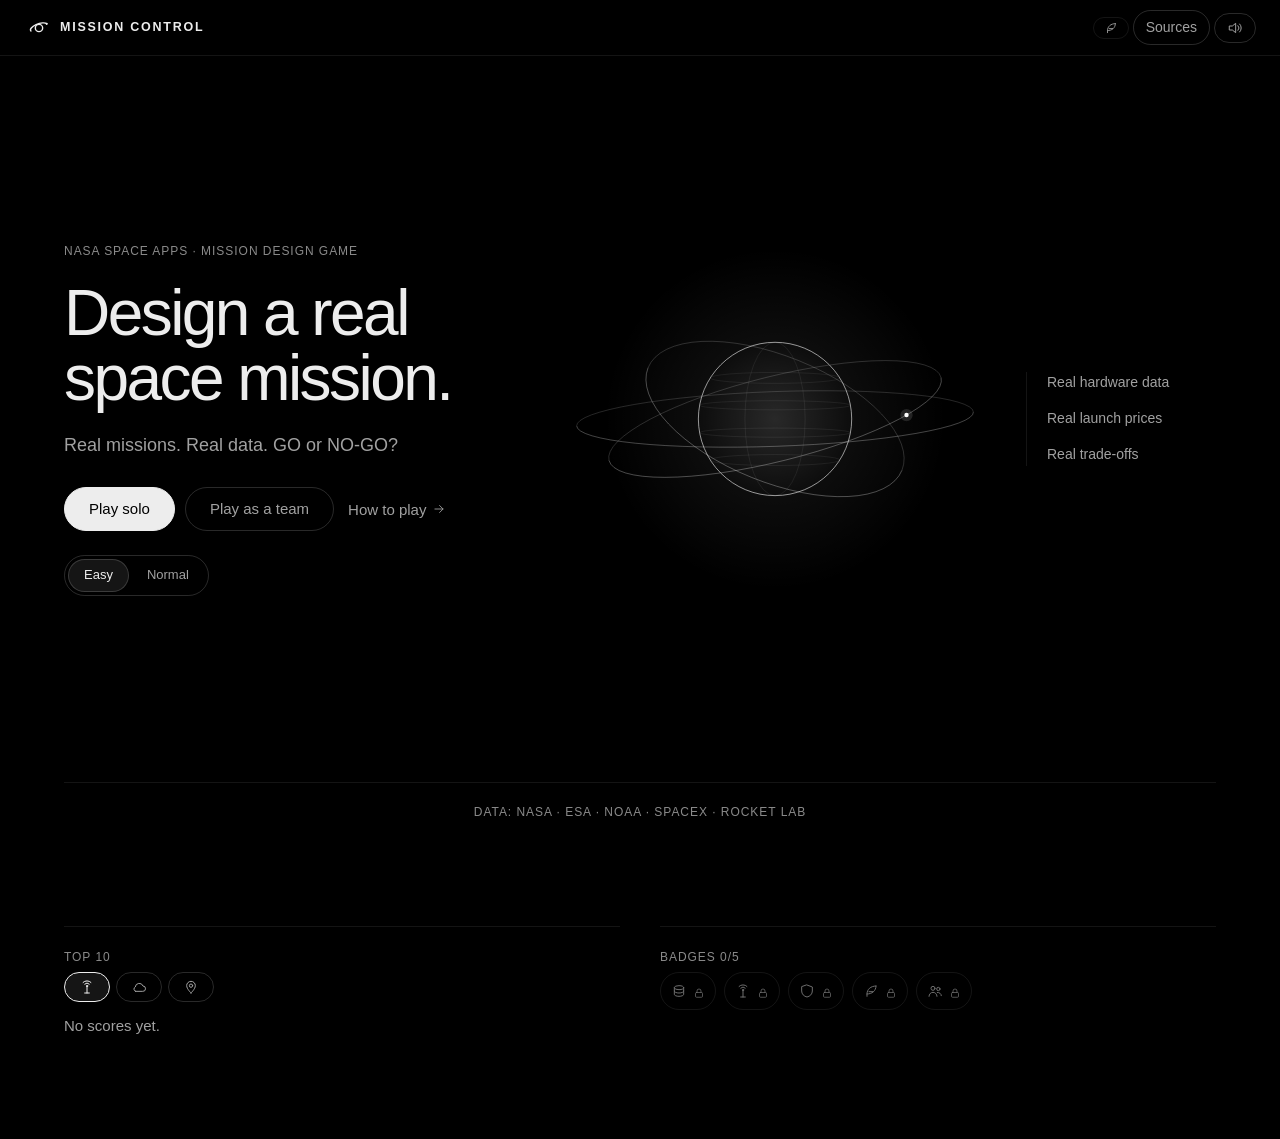
==== commit 4a066dd7: "CLARITY phase 1: mission dependency matrix drives payload, ground and goal checks - js/data/missionD" ====
--- a/index.html
+++ b/index.html
@@ -20,6 +20,7 @@
   <link rel="modulepreload" href="js/data/groundStations.js">
   <link rel="modulepreload" href="js/data/instruments.js">
   <link rel="modulepreload" href="js/data/launchers.js">
+  <link rel="modulepreload" href="js/data/missionDependencies.js">
   <link rel="modulepreload" href="js/data/orbits.js">
   <link rel="modulepreload" href="js/data/realMissions.js">
   <link rel="modulepreload" href="js/data/roles.js">
@@ -28,6 +29,7 @@
   <link rel="modulepreload" href="js/engine/achievements.js">
   <link rel="modulepreload" href="js/engine/advisor.js">
   <link rel="modulepreload" href="js/engine/attempt.js">
+  <link rel="modulepreload" href="js/engine/dependencies.js">
   <link rel="modulepreload" href="js/engine/explain.js">
   <link rel="modulepreload" href="js/engine/goals.js">
   <link rel="modulepreload" href="js/engine/matching.js">
--- a/css/main.css
+++ b/css/main.css
@@ -80,18 +80,19 @@
   display: flex; align-items: center; justify-content: space-between; gap: var(--gap);
   height: 56px; padding: 0 24px;
   border-bottom: 1px solid var(--line);
-  background: rgba(0, 0, 0, .8); backdrop-filter: saturate(1.2) blur(8px);
+  background: #000;
   position: sticky; top: 0; z-index: 40;
 }
 .brand { display: flex; align-items: center; gap: 10px; background: none; border: 0; color: var(--text); cursor: pointer; font: inherit; padding: 4px; }
 .brand-mark { color: var(--text); }
-.brand-name { font-weight: 600; letter-spacing: .14em; text-transform: uppercase; font-size: 12.5px; }
+.brand-name { font-weight: 600; letter-spacing: .14em; text-transform: uppercase; font-size: 12.5px; white-space: nowrap; }
 .header-actions { display: flex; align-items: center; gap: 4px; }
 .top-link {
-  font: inherit; font-size: 14px; color: var(--text-2); background: none; border: 0; cursor: pointer;
-  padding: 6px 10px; border-radius: 999px; display: inline-flex; align-items: center; gap: 6px;
+  font: inherit; font-size: 14px; color: var(--text-2); cursor: pointer;
+  padding: 6px 12px; border-radius: 999px; display: inline-flex; align-items: center; gap: 6px;
+  background: transparent; border: 1px solid var(--line-strong);
 }
-.top-link:hover { color: var(--text); }
+.top-link:hover { color: var(--text); background: transparent; }
 
 /* ── Goal strip + step list ──────────────────────────────── */
 .goal-strip, .step-list { max-width: 1200px; margin: 0 auto; padding: 0 24px; }
--- a/css/components.css
+++ b/css/components.css
@@ -13,8 +13,8 @@
 .btn:disabled { opacity: .35; cursor: not-allowed; }
 .btn-primary { background: var(--text); border-color: var(--text); color: #000; }
 .btn-primary:hover:not(:disabled) { background: #fff; border-color: #fff; opacity: .88; }
-.btn-ghost { background: transparent; border-color: transparent; color: var(--text-2); }
-.btn-ghost:hover:not(:disabled) { color: var(--text); background: transparent; border-color: transparent; }
+.btn-ghost { background: transparent; border-color: var(--line-strong); color: var(--text-2); }
+.btn-ghost:hover:not(:disabled) { color: var(--text); background: transparent; border-color: var(--line-strong); }
 .btn-big { font-size: 15px; padding: 12px 24px; }
 .btn-small { font-size: 13px; padding: 6px 14px; }
 .btn-active { border-color: var(--text); background: var(--panel-2); }
@@ -188,7 +188,7 @@
 /* ── Sidebar: satellite, advisor, gauges, details ────────── */
 .sat-frame {
   border: 1px solid var(--line); border-radius: var(--radius); padding: 12px; text-align: center;
-  background: radial-gradient(circle at 50% 45%, rgba(255, 255, 255, .06) 0%, rgba(255, 255, 255, 0) 60%), var(--bg-2);
+  background: var(--bg-2);
 }
 .sat-caption { color: var(--muted); font-size: 12px; }
 .satellite { width: 100%; height: auto; max-height: 220px; display: block; }
@@ -287,14 +287,14 @@
   min-height: min(78vh, 720px); padding: 72px 0 48px;
 }
 .hero > * { position: relative; z-index: 1; }
-.hero > .dot-field { position: absolute; inset: 0; width: 100%; height: 100%; z-index: 0; fill: #fff; pointer-events: none; }
+.hero > .dot-field { display: none; position: absolute; inset: 0; width: 100%; height: 100%; z-index: 0; fill: #fff; pointer-events: none; }
 .hero-copy { display: flex; flex-direction: column; align-items: flex-start; gap: 20px; }
 .hero-title { font-size: clamp(2.75rem, 5.6vw, 4rem); font-weight: 500; letter-spacing: -0.04em; line-height: 1.02; margin: 0; }
 .hero-tagline { font-size: 18px; color: var(--text-2); margin: 0; max-width: 40ch; }
 .hero-buttons { display: flex; gap: 10px; flex-wrap: wrap; align-items: center; margin: 8px 0 4px; }
 .hero-visual-wrap { display: grid; place-items: center; }
 .hero-visual { width: 100%; max-width: 520px; height: auto; overflow: visible; }
-.hv-planet { fill: #050505; stroke: rgba(255, 255, 255, .7); stroke-width: 1.2; }
+.hv-planet { fill: none; stroke: rgba(255, 255, 255, .7); stroke-width: 1.2; }
 .hv-lat { fill: none; stroke: rgba(255, 255, 255, .1); stroke-width: 1; }
 .hv-orbit { fill: none; stroke: rgba(255, 255, 255, .22); stroke-width: 1; }
 .hv-orbit-front { stroke: rgba(255, 255, 255, .38); }
--- a/css/animations.css
+++ b/css/animations.css
@@ -31,13 +31,13 @@
 
 /* Shared scene pieces */
 .an-space { fill: #000; }
-.an-stars circle { fill: #fff; opacity: .5; }
+.an-stars { display: none; }
 .an-ground { fill: #0a0a0a; stroke: rgba(255, 255, 255, .3); stroke-width: 1; }
 .an-pad { fill: #151515; stroke: #9a9a9a; stroke-width: 1; }
 .an-tower { fill: none; stroke: #bdbdbd; stroke-width: 1.5; }
 .an-tower-line { stroke: #6e6e6e; stroke-width: 1; }
 .an-count { font: 500 64px var(--mono); fill: #fff; letter-spacing: -0.02em; }
-.an-flame-outer { fill: rgba(255, 197, 138, .35); }
+.an-flame-outer { fill: rgba(255, 236, 214, .55); }
 .an-flame-inner { fill: #fff; }
 .an-smoke circle { fill: #2a2a2a; }
 .an-earth-limb { fill: #050505; stroke: rgba(255, 255, 255, .7); stroke-width: 1.5; }
@@ -248,7 +248,7 @@
 .mood-over .monogram-dot { background: var(--danger); }
 .react-name { font-size: 12px; color: var(--text-2); }
 .an-orbit.graveyard { stroke: rgba(255, 155, 155, .7); }
-.prelaunch-bg { background: radial-gradient(ellipse at 50% 100%, rgba(255, 255, 255, .08), transparent 60%), #000; display: grid; place-items: end center; }
+.prelaunch-bg { background: #000; display: grid; place-items: end center; }
 .prelaunch-pad { color: #ededed; margin-bottom: 14%; }
 .an-ozone { fill: rgba(255, 255, 255, .04); stroke: rgba(255, 255, 255, .25); stroke-dasharray: 4 6; }
 .an-dust { fill: #9a9a9a; }
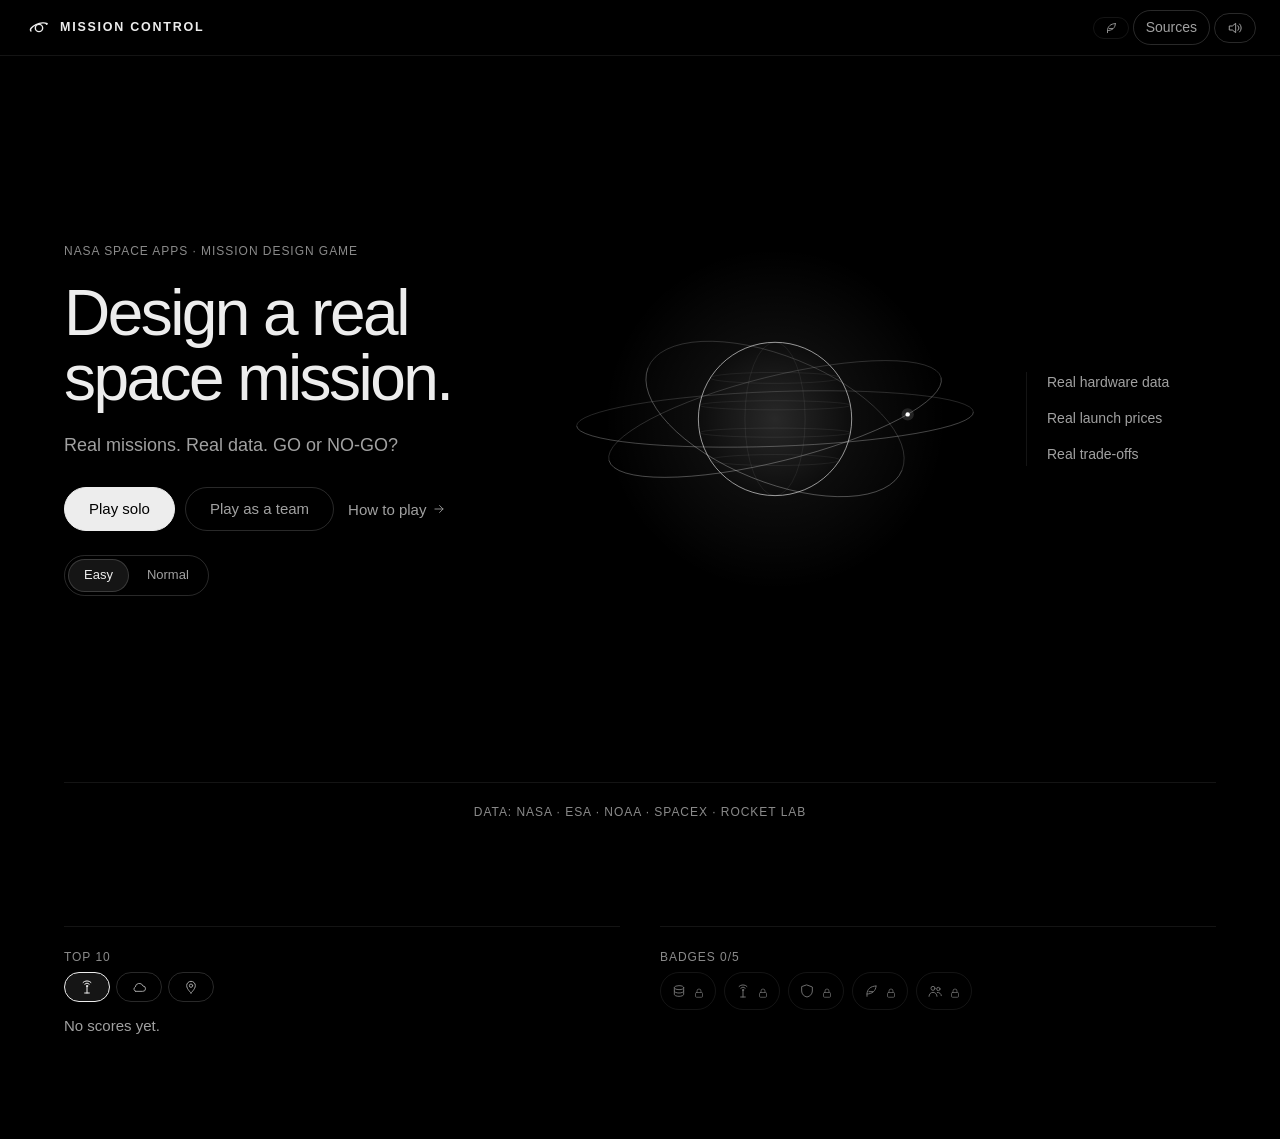
==== commit 9dd0b485: "CLARITY phase 2: honest engine — three verdicts, unverified ≠ pass, real data flow - engine/verdicts" ====
--- a/index.html
+++ b/index.html
@@ -40,6 +40,7 @@
   <link rel="modulepreload" href="js/engine/scoring.js">
   <link rel="modulepreload" href="js/engine/simulation.js">
   <link rel="modulepreload" href="js/engine/validation.js">
+  <link rel="modulepreload" href="js/engine/verdicts.js">
   <link rel="modulepreload" href="js/main.js">
   <link rel="modulepreload" href="js/state/actions.js">
   <link rel="modulepreload" href="js/state/initialState.js">
--- a/css/components.css
+++ b/css/components.css
@@ -64,6 +64,8 @@
 .dot-pass, .is-go .status-dot { background: var(--ok); }
 .dot-fail, .is-nogo .status-dot { background: var(--danger); }
 .dot-todo { background: transparent; box-shadow: inset 0 0 0 1px var(--text-3); }
+.dot-unverified, .is-conditional .status-dot { background: var(--caution); }
+.goal-verdict { display: flex; align-items: center; gap: 6px; margin: 4px 0 8px; }
 
 /* ── Question header ─────────────────────────────────────── */
 .question { padding-top: 4px; }
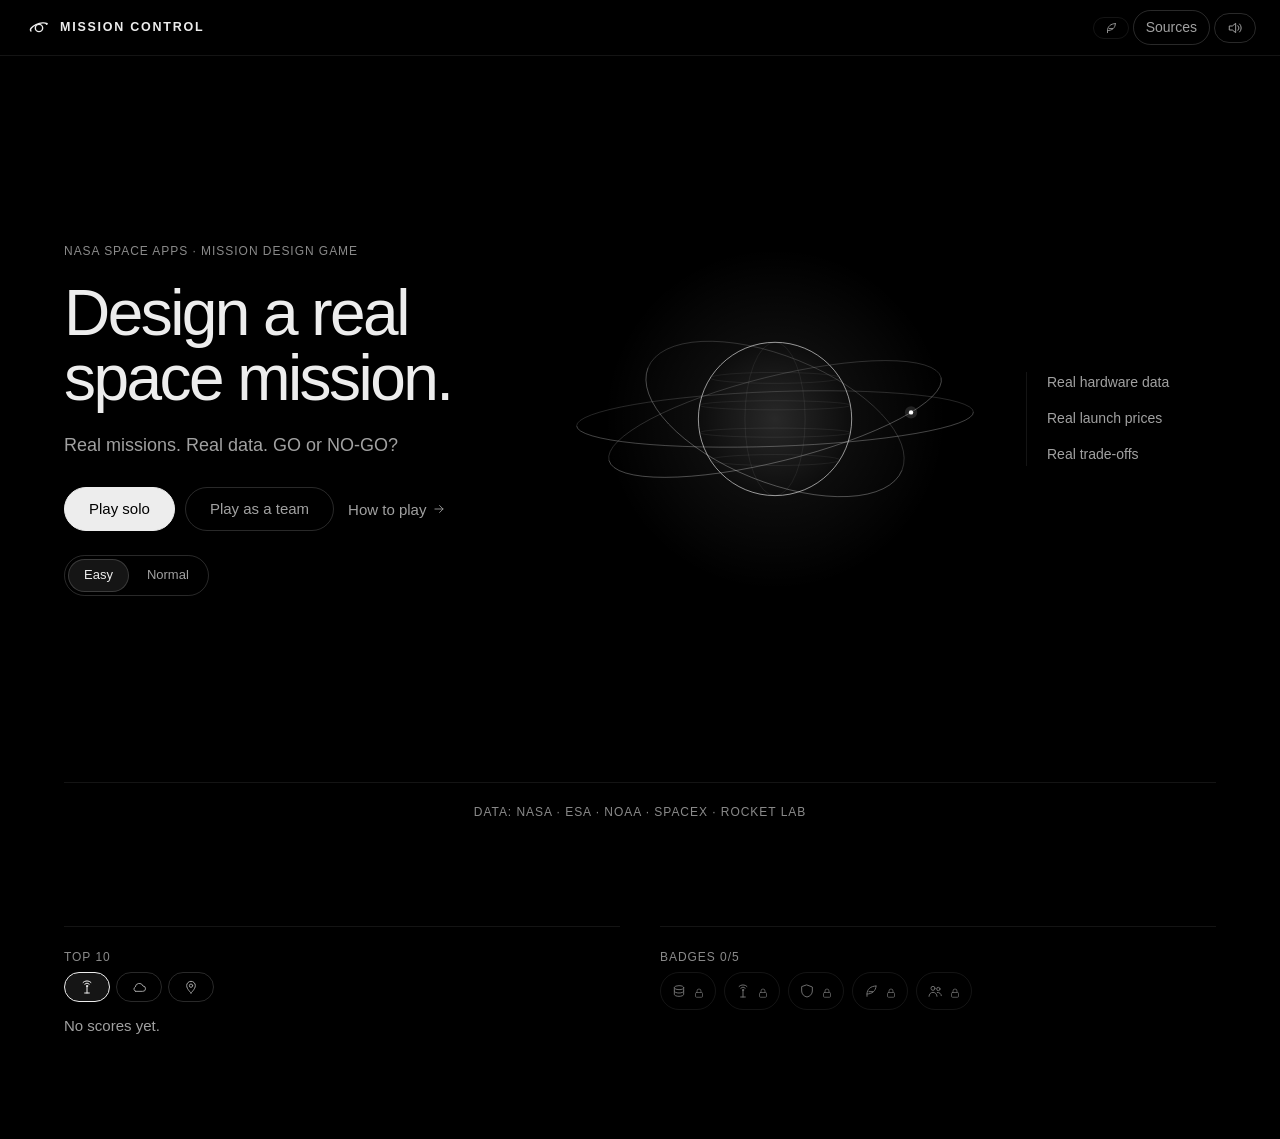
==== commit 06a906a2: "CLARITY phase 3: satellite architecture visible — system map, Why? micro-format, verdicts - sidebar " ====
--- a/index.html
+++ b/index.html
@@ -39,6 +39,7 @@
   <link rel="modulepreload" href="js/engine/roleGoals.js">
   <link rel="modulepreload" href="js/engine/scoring.js">
   <link rel="modulepreload" href="js/engine/simulation.js">
+  <link rel="modulepreload" href="js/engine/systemMap.js">
   <link rel="modulepreload" href="js/engine/validation.js">
   <link rel="modulepreload" href="js/engine/verdicts.js">
   <link rel="modulepreload" href="js/main.js">
--- a/css/components.css
+++ b/css/components.css
@@ -558,3 +558,21 @@
 details.panel.fold[open], details.brief.fold[open] { padding-bottom: 20px; }
 .screen-results { gap: 12px; }
 .screen-results > .results-hero, .screen-results > .panel:not(details) { margin-bottom: 12px; }
+
+/* System map (CLARITY P1.3): 6 architecture blocks in the sidebar. Monochrome; colour only in the state dot. */
+.sysmap { list-style: none; margin: 10px 0; padding: 8px 0 0; border-top: 1px solid var(--line, rgba(255,255,255,.08)); display: grid; gap: 2px; }
+.sysmap-row { display: flex; align-items: center; gap: 4px; border-radius: 6px; }
+.sysmap-block { flex: 1; display: grid; grid-template-columns: auto auto 1fr; align-items: center; column-gap: 6px; padding: 3px 6px; background: none; border: 1px solid transparent; border-radius: 6px; color: var(--text-2, #aaa); font: inherit; font-size: .8rem; text-align: left; cursor: pointer; }
+.sysmap-block:hover, .sysmap-block:focus-visible { border-color: rgba(255,255,255,.16); color: var(--text, #fff); }
+.sysmap-row.is-here .sysmap-block { border-color: rgba(255,255,255,.5); color: var(--text, #fff); box-shadow: inset 0 0 8px rgba(255,255,255,.06); }
+.sysmap-role { display: none; grid-column: 3; font-size: .72rem; color: var(--text-3, #888); }
+.sysmap-block:hover .sysmap-role, .sysmap-block:focus-visible .sysmap-role { display: block; }
+.sys-not_needed .sysmap-label { text-decoration: line-through; opacity: .6; }
+.dot-na { background: transparent; box-shadow: inset 0 0 0 1px var(--text-3, #666); opacity: .4; }
+
+/* Results: three verdicts (CLARITY P1.5) */
+.verdict-list { list-style: none; margin: 0; padding: 0; display: grid; gap: 4px; }
+.verdict { display: flex; align-items: center; gap: 8px; }
+.verdict-q { color: var(--text-2); min-width: 13em; }
+.verdict-word { font-family: var(--mono); letter-spacing: .06em; }
+.verdict-reasons { margin: 10px 0 4px; padding-left: 20px; color: var(--text-2); }
